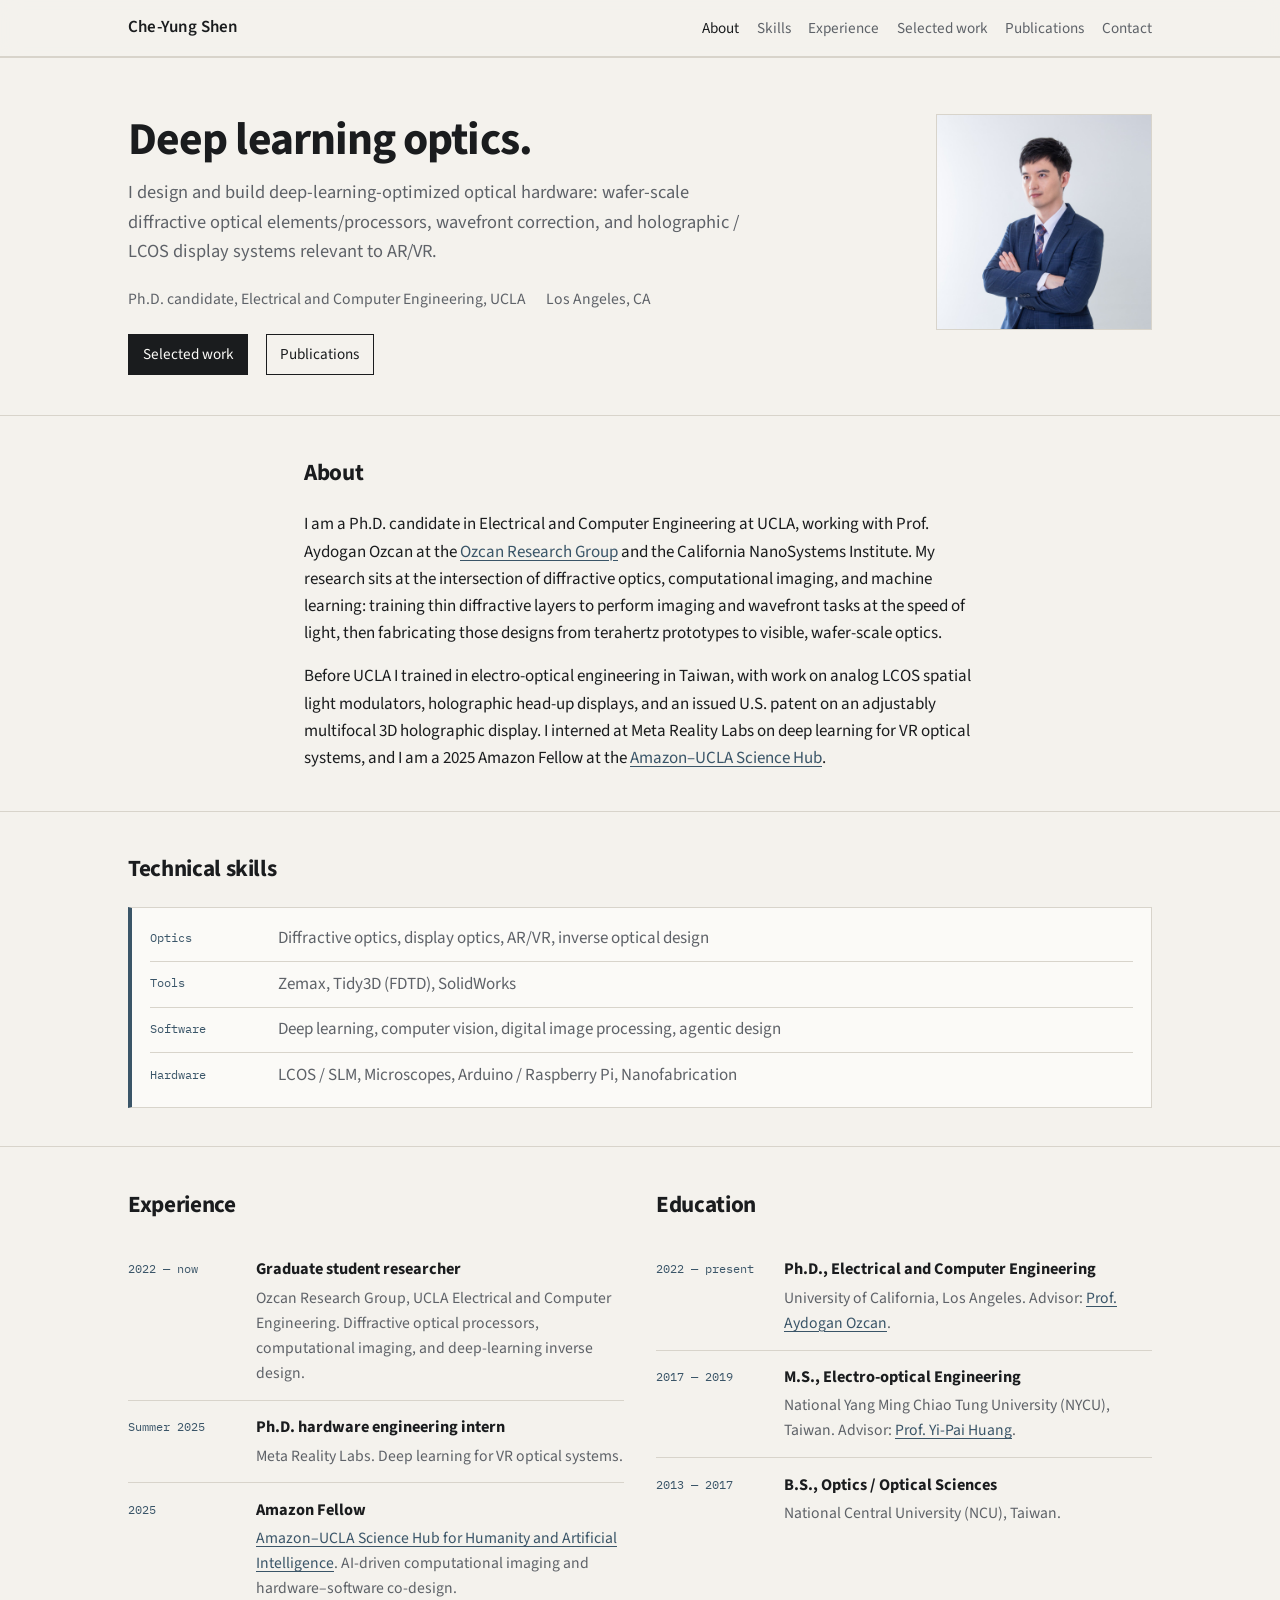
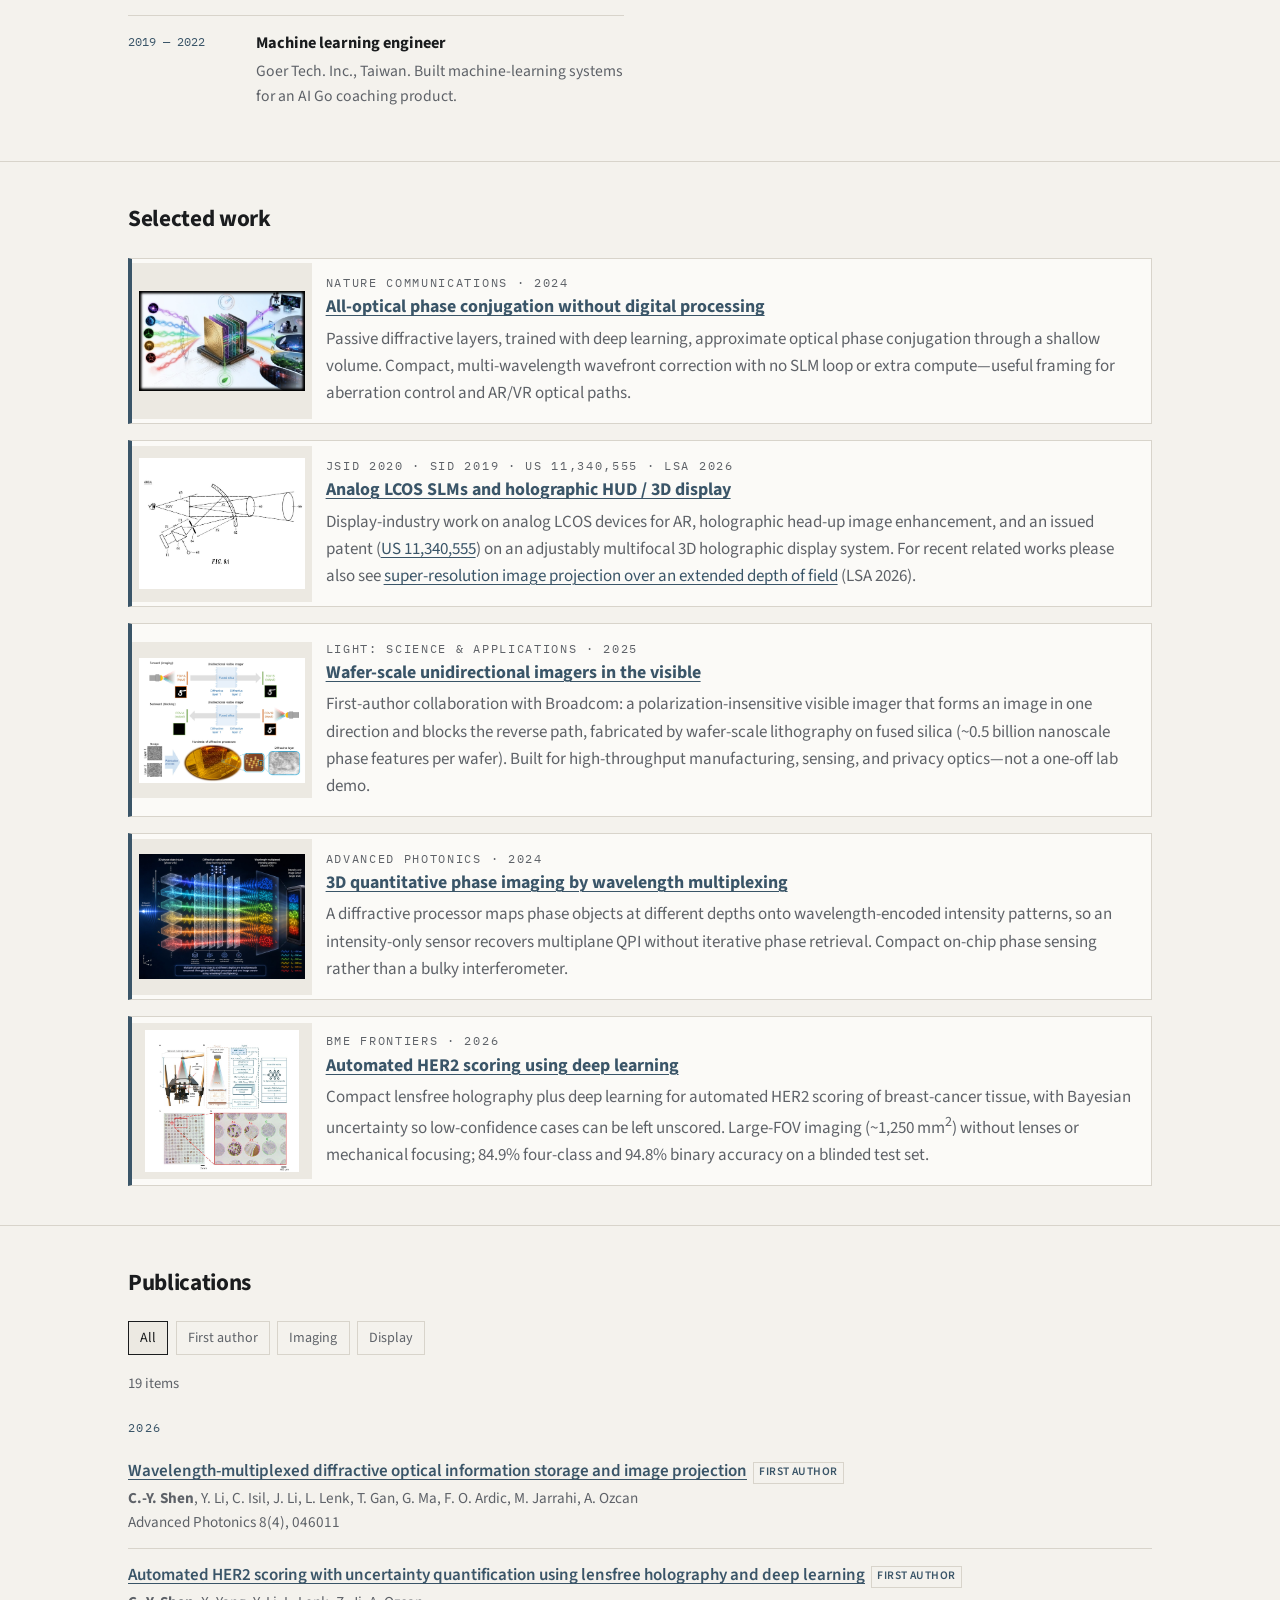
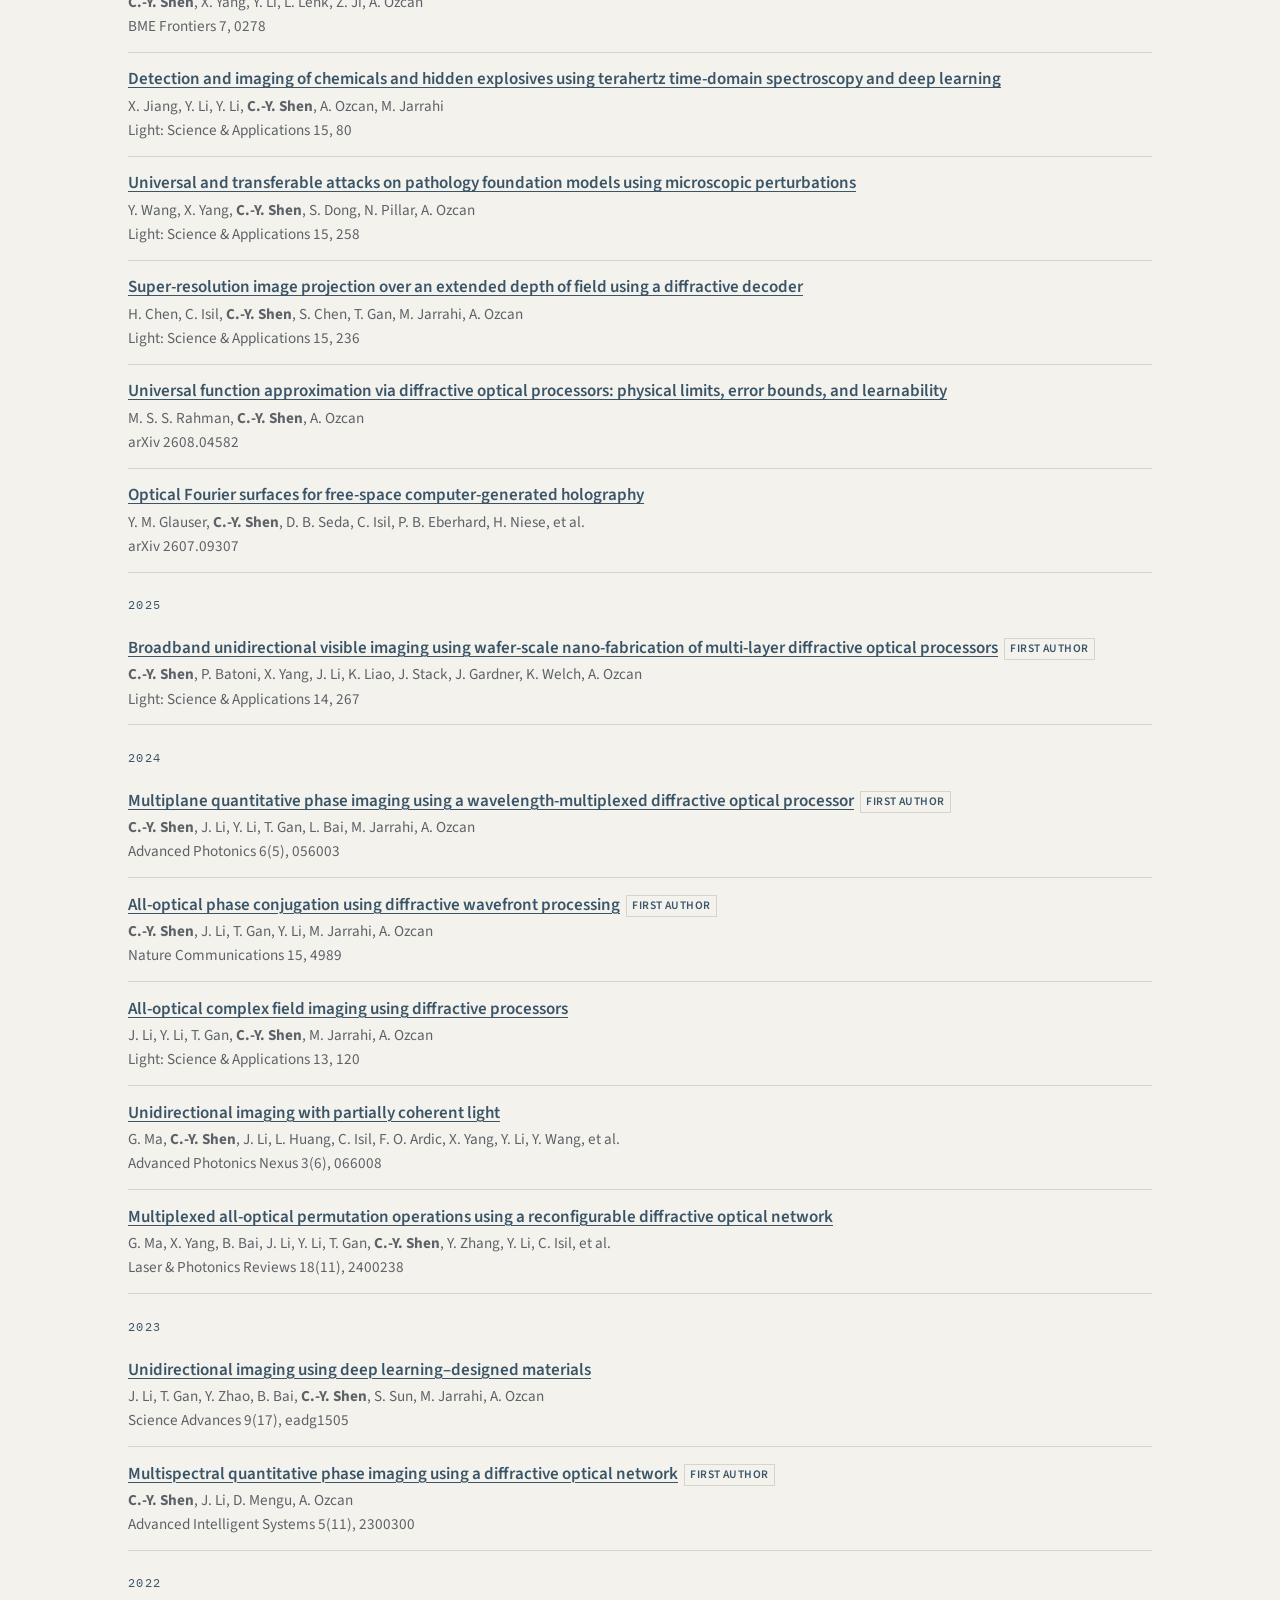
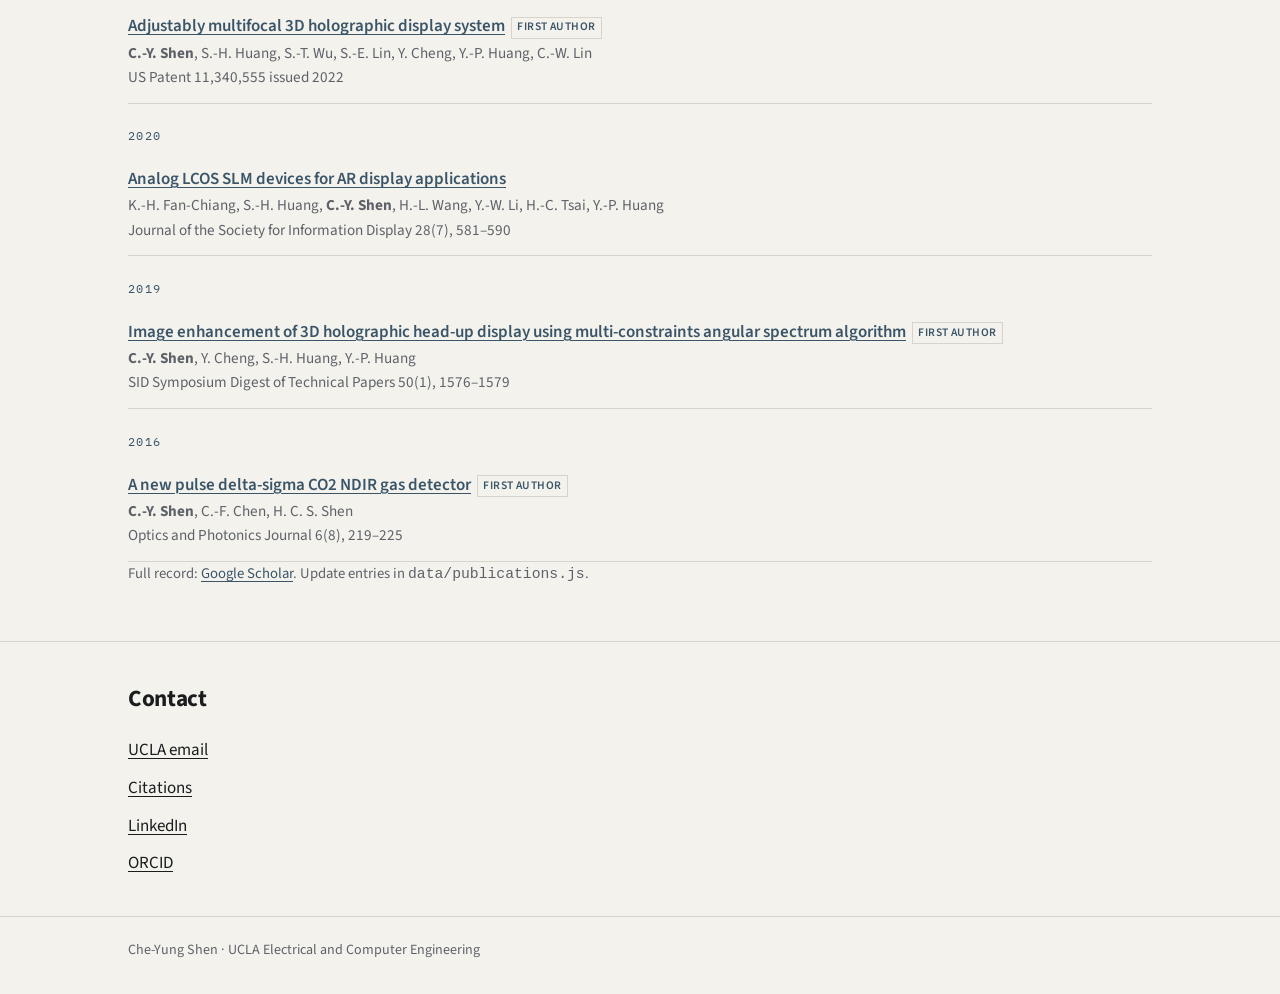
==== index.html @ 8597ecb5 "Publish the personal site for GitHub Pages hosting. EOF  Co-authored-by: Cursor <cursoragent@cursor." ====
<!DOCTYPE html>
<html lang="en">
  <head>
    <meta charset="utf-8" />
    <meta name="viewport" content="width=device-width, initial-scale=1" />
    <title>Che-Yung Shen — Optics, computational imaging, AR/VR</title>
    <meta
      name="description"
      content="Che-Yung Shen is a Ph.D. candidate in Electrical and Computer Engineering at UCLA. His work covers diffractive optics, computational imaging, and AR/VR display hardware."
    />
    <link rel="icon" href="assets/portrait.svg" type="image/svg+xml" />
    <link rel="preconnect" href="https://fonts.googleapis.com" />
    <link rel="preconnect" href="https://fonts.gstatic.com" crossorigin />
    <link
      href="https://fonts.googleapis.com/css2?family=IBM+Plex+Mono:wght@400;500&family=Source+Sans+3:wght@400;600;700&display=swap"
      rel="stylesheet"
    />
    <link rel="stylesheet" href="styles.css" />
  </head>
  <body>
    <a class="skip" href="#about">Skip to content</a>
    <header class="site-header">
      <div class="header-inner">
        <a class="wordmark" href="#about">Che-Yung Shen</a>
        <nav class="site-nav" aria-label="Primary">
          <a href="#about">About</a>
          <a href="#skills">Skills</a>
          <a href="#experience">Experience</a>
          <a href="#work">Selected work</a>
          <a href="#publications">Publications</a>
          <a href="#contact">Contact</a>
        </nav>
      </div>
    </header>

    <main>
      <section class="hero" id="about">
        <div class="hero-grid">
          <div>
            <h1>Deep learning optics.</h1>
            <p class="lede">
              I design and build deep-learning-optimized optical hardware: wafer-scale
              diffractive optical elements/processors, wavefront correction, and
              holographic / LCOS display systems relevant to AR/VR.
            </p>
            <div class="meta-row">
              <span>Ph.D. candidate, Electrical and Computer Engineering, UCLA</span>
              <span>Los Angeles, CA</span>
            </div>
            <div class="hero-actions">
              <a class="btn" href="#work">Selected work</a>
              <a class="btn btn-ghost" href="#publications">Publications</a>
            </div>
          </div>
          <figure class="portrait">
            <img
              src="assets/portrait.jpg"
              alt="Che-Yung Shen in a navy three-piece suit, standing against a light grey background"
            />
          </figure>
        </div>
      </section>

      <section id="bio">
        <div class="section-inner prose">
          <h2>About</h2>
          <p>
            I am a Ph.D. candidate in Electrical and Computer Engineering at UCLA,
            working with Prof. Aydogan Ozcan at the
            <a href="https://innovate.ee.ucla.edu/" target="_blank" rel="noopener noreferrer">Ozcan Research Group</a>
            and the California NanoSystems Institute. My research sits at the
            intersection of diffractive optics, computational imaging, and machine
            learning: training thin diffractive layers to perform imaging and
            wavefront tasks at the speed of light, then fabricating those designs
            from terahertz prototypes to visible, wafer-scale optics.
          </p>
          <p>
            Before UCLA I trained in electro-optical engineering in Taiwan, with
            work on analog LCOS spatial light modulators, holographic head-up
            displays, and an issued U.S. patent on an adjustably multifocal 3D
            holographic display. I interned at Meta Reality Labs on deep learning
            for VR optical systems, and I am a 2025 Amazon Fellow at the
            <a href="https://www.sciencehub.ucla.edu/2025-amazon-fellows/" target="_blank" rel="noopener noreferrer">Amazon–UCLA Science Hub</a>.
          </p>
        </div>
      </section>

      <section id="skills">
        <div class="section-inner">
          <h2>Technical skills</h2>
          <article class="work-card">
            <div class="skill-row">
              <span class="when">Optics</span>
              <p>Diffractive optics, display optics, AR/VR, inverse optical design</p>
            </div>
            <div class="skill-row">
              <span class="when">Tools</span>
              <p>Zemax, Tidy3D (FDTD), SolidWorks</p>
            </div>
            <div class="skill-row">
              <span class="when">Software</span>
              <p>Deep learning, computer vision, digital image processing, agentic design</p>
            </div>
            <div class="skill-row">
              <span class="when">Hardware</span>
              <p>LCOS / SLM, Microscopes, Arduino / Raspberry Pi, Nanofabrication</p>
            </div>
          </article>
        </div>
      </section>

      <section id="experience">
        <div class="section-inner">
          <div class="cv-grid">
            <div>
              <h2>Experience</h2>
              <div class="cv-item">
                <div class="when">2022 — now</div>
                <div>
                  <h3>Graduate student researcher</h3>
                  <p>Ozcan Research Group, UCLA Electrical and Computer Engineering. Diffractive optical processors, computational imaging, and deep-learning inverse design.</p>
                </div>
              </div>
              <div class="cv-item">
                <div class="when">Summer 2025</div>
                <div>
                  <h3>Ph.D. hardware engineering intern</h3>
                  <p>Meta Reality Labs. Deep learning for VR optical systems.</p>
                </div>
              </div>
              <div class="cv-item">
                <div class="when">2025</div>
                <div>
                  <h3>Amazon Fellow</h3>
                  <p>
                    <a href="https://www.sciencehub.ucla.edu/2025-amazon-fellows/" target="_blank" rel="noopener noreferrer">Amazon–UCLA Science Hub for Humanity and Artificial Intelligence</a>.
                    AI-driven computational imaging and hardware–software co-design.
                  </p>
                </div>
              </div>
              <div class="cv-item">
                <div class="when">2019 — 2022</div>
                <div>
                  <h3>Machine learning engineer</h3>
                  <p>Goer Tech. Inc., Taiwan. Built machine-learning systems for an AI Go coaching product.</p>
                </div>
              </div>
            </div>
            <div>
              <h2>Education</h2>
              <div class="cv-item">
                <div class="when">2022 — present</div>
                <div>
                  <h3>Ph.D., Electrical and Computer Engineering</h3>
                  <p>University of California, Los Angeles. Advisor: <a href="https://www.ee.ucla.edu/aydogan-ozcan/" target="_blank" rel="noopener noreferrer">Prof. Aydogan Ozcan</a>.</p>
                </div>
              </div>
              <div class="cv-item">
                <div class="when">2017 — 2019</div>
                <div>
                  <h3>M.S., Electro-optical Engineering</h3>
                  <p>National Yang Ming Chiao Tung University (NYCU), Taiwan. Advisor: <a href="https://scholar.google.com/citations?user=cG-PAosAAAAJ" target="_blank" rel="noopener noreferrer">Prof. Yi-Pai Huang</a>.</p>
                </div>
              </div>
              <div class="cv-item">
                <div class="when">2013 — 2017</div>
                <div>
                  <h3>B.S., Optics / Optical Sciences</h3>
                  <p>National Central University (NCU), Taiwan.</p>
                </div>
              </div>
            </div>
          </div>
        </div>
      </section>

      <section id="work">
        <div class="section-inner">
          <h2>Selected work</h2>
          <div class="work-list">
            <article class="work-card">
              <img class="work-fig" src="assets/work/toc-opc.jpg" alt="Figure: all-optical diffractive processor mapping multi-domain inputs through stacked layers to imaging, sensing, and computing applications" />
              <div class="work-body">
                <p class="kicker">Nature Communications · 2024</p>
                <h3>
                  <a href="https://doi.org/10.1038/s41467-024-49304-y" target="_blank" rel="noopener noreferrer">All-optical phase conjugation without digital processing</a>
                </h3>
                <p>
                  Passive diffractive layers, trained with deep learning, approximate
                  optical phase conjugation through a shallow volume. Compact,
                  multi-wavelength wavefront correction with no SLM loop or extra
                  compute—useful framing for aberration control and AR/VR optical paths.
                </p>
              </div>
            </article>
            <article class="work-card">
              <img class="work-fig" src="assets/work/toc-lcos.jpg" alt="Patent figure: optical layout of an adjustably multifocal 3D holographic display / HUD system" />
              <div class="work-body">
                <p class="kicker">JSID 2020 · SID 2019 · US 11,340,555 · LSA 2026</p>
                <h3>
                  <a href="https://doi.org/10.1002/jsid.881" target="_blank" rel="noopener noreferrer">Analog LCOS SLMs and holographic HUD / 3D display</a>
                </h3>
                <p>
                  Display-industry work on analog LCOS devices for AR, holographic
                  head-up image enhancement, and an issued patent
                  (<a href="https://patents.google.com/patent/US11340555B2" target="_blank" rel="noopener noreferrer">US 11,340,555</a>)
                  on an adjustably multifocal 3D holographic display system.
                  For recent related works please also see
                  <a href="https://doi.org/10.1038/s41377-026-02320-7" target="_blank" rel="noopener noreferrer">super-resolution image projection over an extended depth of field</a>
                  (LSA 2026).
                </p>
              </div>
            </article>
            <article class="work-card">
              <img class="work-fig" src="assets/work/toc-unidirectional.jpg" alt="TOC figure: unidirectional visible imager, forward imaging versus reverse blocking, and wafer-scale diffractive processors" />
              <div class="work-body">
                <p class="kicker">Light: Science &amp; Applications · 2025</p>
                <h3>
                  <a href="https://doi.org/10.1038/s41377-025-01971-2" target="_blank" rel="noopener noreferrer">Wafer-scale unidirectional imagers in the visible</a>
                </h3>
                <p>
                  First-author collaboration with Broadcom: a polarization-insensitive
                  visible imager that forms an image in one direction and blocks the
                  reverse path, fabricated by wafer-scale lithography on fused silica
                  (~0.5 billion nanoscale phase features per wafer). Built for
                  high-throughput manufacturing, sensing, and privacy optics—not a
                  one-off lab demo.
                </p>
              </div>
            </article>
            <article class="work-card">
              <img class="work-fig" src="assets/work/toc-qpi.jpg" alt="Figure: wavelength-multiplexed diffractive processor recovering multiplane quantitative phase images on a single intensity sensor" />
              <div class="work-body">
                <p class="kicker">Advanced Photonics · 2024</p>
                <h3>
                  <a href="https://doi.org/10.1117/1.AP.6.5.056003" target="_blank" rel="noopener noreferrer">3D quantitative phase imaging by wavelength multiplexing</a>
                </h3>
                <p>
                  A diffractive processor maps phase objects at different depths onto
                  wavelength-encoded intensity patterns, so an intensity-only sensor
                  recovers multiplane QPI without iterative phase retrieval. Compact
                  on-chip phase sensing rather than a bulky interferometer.
                </p>
              </div>
            </article>
            <article class="work-card">
              <img class="work-fig" src="assets/work/toc-her2.jpg" alt="Figure: lensfree holography setup and deep-learning pipeline for automated HER2 scoring with uncertainty quantification" />
              <div class="work-body">
                <p class="kicker">BME Frontiers · 2026</p>
                <h3>
                  <a href="https://doi.org/10.34133/bmef.0278" target="_blank" rel="noopener noreferrer">Automated HER2 scoring using deep learning</a>
                </h3>
                <p>
                  Compact lensfree holography plus deep learning for automated HER2
                  scoring of breast-cancer tissue, with Bayesian uncertainty so
                  low-confidence cases can be left unscored. Large-FOV imaging
                  (~1,250 mm<sup>2</sup>) without lenses or mechanical focusing;
                  84.9% four-class and 94.8% binary accuracy on a blinded test set.
                </p>
              </div>
            </article>
          </div>
        </div>
      </section>

      <section id="publications">
        <div class="section-inner">
          <h2>Publications</h2>
          <div class="filters" role="tablist" aria-label="Filter publications">
            <button class="filter is-active" type="button" data-filter="all" aria-pressed="true">All</button>
            <button class="filter" type="button" data-filter="first" aria-pressed="false">First author</button>
            <button class="filter" type="button" data-filter="imaging" aria-pressed="false">Imaging</button>
            <button class="filter" type="button" data-filter="display" aria-pressed="false">Display</button>
          </div>
          <p class="pub-count" id="pub-count"></p>
          <div id="pub-list"></div>
          <p class="pub-count">
            Full record:
            <a href="https://scholar.google.com/citations?user=XcXcmNsAAAAJ&amp;hl=en" target="_blank" rel="noopener noreferrer">Google Scholar</a>.
            Update entries in <code>data/publications.js</code>.
          </p>
        </div>
      </section>

      <section id="contact">
        <div class="section-inner">
          <h2>Contact</h2>
          <div class="contact-list">
            <a href="mailto:steven121200@g.ucla.edu">UCLA email</a>
            <a href="https://scholar.google.com/citations?user=XcXcmNsAAAAJ&amp;hl=en" target="_blank" rel="noopener noreferrer">Citations</a>
            <a href="https://www.linkedin.com/in/che-yung-shen-03609b188" target="_blank" rel="noopener noreferrer">LinkedIn</a>
            <a href="https://orcid.org/0009-0003-0546-6344" target="_blank" rel="noopener noreferrer">ORCID</a>
          </div>
        </div>
      </section>
    </main>

    <footer class="site-footer">
      <div class="footer-inner">Che-Yung Shen · UCLA Electrical and Computer Engineering</div>
    </footer>

    <script src="data/publications.js"></script>
    <script src="script.js"></script>
  </body>
</html>
---- styles.css ----
:root {
  --bg: #f4f2ed;
  --paper: #fbfaf7;
  --ink: #1a1c1e;
  --muted: #5e6268;
  --accent: #3a5568;
  --accent-soft: #dfe6eb;
  --line: #d8d4cb;
  --chip: #ece9e2;
  --max: 52rem;
  --wide: 64rem;
}

*,
*::before,
*::after {
  box-sizing: border-box;
}

html {
  scroll-behavior: smooth;
}

body {
  margin: 0;
  color: var(--ink);
  background: var(--bg);
  font-family: "Source Sans 3", "Segoe UI", sans-serif;
  font-size: 1.0625rem;
  line-height: 1.6;
  overflow-x: hidden;
}

img {
  max-width: 100%;
  display: block;
}

a {
  color: var(--accent);
  text-decoration-thickness: 1px;
  text-underline-offset: 0.18em;
}

a:hover {
  color: var(--ink);
}

.skip {
  position: absolute;
  left: 0.75rem;
  top: -3rem;
  background: var(--ink);
  color: var(--paper);
  padding: 0.4rem 0.7rem;
  z-index: 20;
}

.skip:focus {
  top: 0.75rem;
}

.site-header {
  position: sticky;
  top: 0;
  z-index: 10;
  background: rgba(244, 242, 237, 0.92);
  backdrop-filter: blur(10px);
  border-bottom: 1px solid var(--line);
}

.header-inner,
.section-inner,
.footer-inner {
  width: min(var(--wide), calc(100% - 2rem));
  margin: 0 auto;
}

.header-inner {
  display: flex;
  align-items: center;
  justify-content: space-between;
  flex-wrap: wrap;
  gap: 0.45rem 1rem;
  min-height: 3.5rem;
  padding: 0.35rem 0;
}

.wordmark {
  color: var(--ink);
  text-decoration: none;
  font-weight: 600;
  letter-spacing: 0.01em;
}

.wordmark:hover {
  color: var(--accent);
}

.site-nav {
  display: flex;
  flex-wrap: wrap;
  gap: 0.35rem 1.1rem;
}

.site-nav a {
  color: var(--muted);
  text-decoration: none;
  font-size: 0.95rem;
}

.site-nav a:hover,
.site-nav a.is-active {
  color: var(--ink);
}

.hero {
  padding: 3.5rem 0 2.5rem;
  scroll-margin-top: 4rem;
}

.hero-grid {
  width: min(var(--wide), calc(100% - 2rem));
  margin: 0 auto;
  display: grid;
  grid-template-columns: minmax(0, 1fr) 13.5rem;
  gap: 2.5rem;
  align-items: start;
}

.kicker {
  margin: 0 0 0.85rem;
  font-family: "IBM Plex Mono", ui-monospace, monospace;
  font-size: 0.75rem;
  letter-spacing: 0.14em;
  text-transform: uppercase;
  color: var(--accent);
}

h1 {
  margin: 0 0 0.75rem;
  font-size: clamp(1.7rem, 4vw, 2.85rem);
  font-weight: 700;
  line-height: 1.15;
  letter-spacing: -0.02em;
  overflow-wrap: break-word;
}

.lede {
  margin: 0 0 1.25rem;
  max-width: 40rem;
  color: var(--muted);
  font-size: 1.15rem;
}

.meta-row {
  display: flex;
  flex-wrap: wrap;
  gap: 0.5rem 1.25rem;
  margin: 0 0 1.4rem;
  color: var(--muted);
  font-size: 0.98rem;
}

.hero-actions {
  display: flex;
  flex-wrap: wrap;
  gap: 0.7rem 1.1rem;
}

.btn {
  display: inline-flex;
  align-items: center;
  border: 1px solid var(--ink);
  background: var(--ink);
  color: var(--paper);
  padding: 0.45rem 0.85rem;
  text-decoration: none;
  font-size: 0.95rem;
}

.btn:hover {
  background: var(--accent);
  border-color: var(--accent);
  color: var(--paper);
}

.btn-ghost {
  background: transparent;
  color: var(--ink);
}

.btn-ghost:hover {
  background: var(--accent-soft);
  color: var(--ink);
  border-color: var(--accent);
}

.portrait {
  margin: 0;
  border: 1px solid var(--line);
  background: var(--paper);
}

.portrait img {
  width: 100%;
  aspect-ratio: 1 / 1;
  object-fit: cover;
  object-position: center 20%;
}

section {
  padding: 2.4rem 0;
  border-top: 1px solid var(--line);
  scroll-margin-top: 4rem;
}

h2 {
  margin: 0 0 1.25rem;
  font-size: 1.45rem;
  font-weight: 700;
  letter-spacing: -0.015em;
}

.prose {
  max-width: 42rem;
}

.prose p {
  margin: 0 0 1rem;
  color: var(--ink);
}

.prose p:last-child {
  margin-bottom: 0;
}

.work-list {
  display: grid;
  gap: 1rem;
}

.work-card {
  background: var(--paper);
  border: 1px solid var(--line);
  border-left: 4px solid var(--accent);
  padding: 1.05rem 1.15rem 1.1rem;
  overflow: hidden;
}

.work-card:has(.work-fig) {
  display: grid;
  grid-template-columns: 11.25rem minmax(0, 1fr);
  align-items: stretch;
  padding: 0;
}

.work-fig {
  display: block;
  align-self: center;
  width: 100%;
  height: 9.75rem;
  padding: 0.45rem;
  object-fit: contain;
  object-position: center;
  background: #ece9e2;
  box-sizing: border-box;
}

.work-body {
  padding: 0.9rem 1.05rem 1rem 0.85rem;
}

.work-card h3 {
  margin: 0.2rem 0 0.45rem;
  font-size: 1.12rem;
  font-weight: 700;
  line-height: 1.3;
}

.work-card p {
  margin: 0;
  color: var(--muted);
}

.skill-row {
  display: grid;
  grid-template-columns: 7.2rem minmax(0, 1fr);
  gap: 0.8rem;
  padding: 0.55rem 0;
  border-bottom: 1px solid var(--line);
}

.skill-row:first-child {
  padding-top: 0;
}

.skill-row:last-child {
  padding-bottom: 0;
  border-bottom: 0;
}

.skill-row p {
  margin: 0;
}

.cv-grid {
  display: grid;
  grid-template-columns: 1fr 1fr;
  gap: 2rem;
}

.cv-item {
  display: grid;
  grid-template-columns: 7.2rem minmax(0, 1fr);
  gap: 0.8rem;
  padding: 0.85rem 0;
  border-bottom: 1px solid var(--line);
}

.cv-item:last-child {
  border-bottom: 0;
}

.when {
  font-family: "IBM Plex Mono", ui-monospace, monospace;
  font-size: 0.78rem;
  color: var(--accent);
  padding-top: 0.18rem;
}

.cv-item h3 {
  margin: 0 0 0.2rem;
  font-size: 1.02rem;
  font-weight: 700;
}

.cv-item p {
  margin: 0;
  color: var(--muted);
  font-size: 0.98rem;
}

.filters {
  display: flex;
  flex-wrap: wrap;
  gap: 0.45rem;
  margin: 0 0 1.1rem;
}

.filter {
  border: 1px solid var(--line);
  background: transparent;
  color: var(--muted);
  font: inherit;
  font-size: 0.88rem;
  padding: 0.28rem 0.7rem;
  cursor: pointer;
}

.filter:hover,
.filter.is-active {
  border-color: var(--ink);
  color: var(--ink);
  background: var(--chip);
}

.pub-count {
  margin: 0 0 1rem;
  color: var(--muted);
  font-size: 0.92rem;
}

.year-label {
  margin: 1.4rem 0 0.4rem;
  font-family: "IBM Plex Mono", ui-monospace, monospace;
  font-size: 0.78rem;
  letter-spacing: 0.12em;
  text-transform: uppercase;
  color: var(--accent);
}

.pub-list {
  list-style: none;
  margin: 0;
  padding: 0;
}

.pub-item {
  padding: 0.85rem 0;
  border-bottom: 1px solid var(--line);
}

.pub-item .title {
  font-weight: 600;
}

.pub-item .authors,
.pub-item .venue {
  color: var(--muted);
  font-size: 0.95rem;
}

.badge {
  display: inline-block;
  margin-left: 0.35rem;
  padding: 0.05rem 0.35rem;
  border: 1px solid var(--line);
  font-size: 0.72rem;
  letter-spacing: 0.04em;
  text-transform: uppercase;
  color: var(--accent);
  vertical-align: 0.08em;
}

.contact-list {
  display: grid;
  gap: 0.65rem;
  max-width: 36rem;
}

.contact-list a {
  color: var(--ink);
  text-underline-offset: 0.18em;
}

.contact-list a:hover {
  color: var(--accent);
}

.site-footer {
  border-top: 1px solid var(--line);
  padding: 1.4rem 0 2rem;
  color: var(--muted);
  font-size: 0.88rem;
}

@media (max-width: 800px) {
  .hero-grid,
  .cv-grid {
    grid-template-columns: 1fr;
  }

  .portrait {
    max-width: 16rem;
  }

  .cv-item,
  .skill-row {
    grid-template-columns: 1fr;
    gap: 0.2rem;
  }

  .work-card:has(.work-fig) {
    grid-template-columns: 1fr;
  }

  .work-fig {
    height: 9rem;
  }

  .site-nav {
    width: 100%;
    gap: 0.3rem 0.9rem;
  }

  .site-nav a {
    font-size: 0.9rem;
  }
}
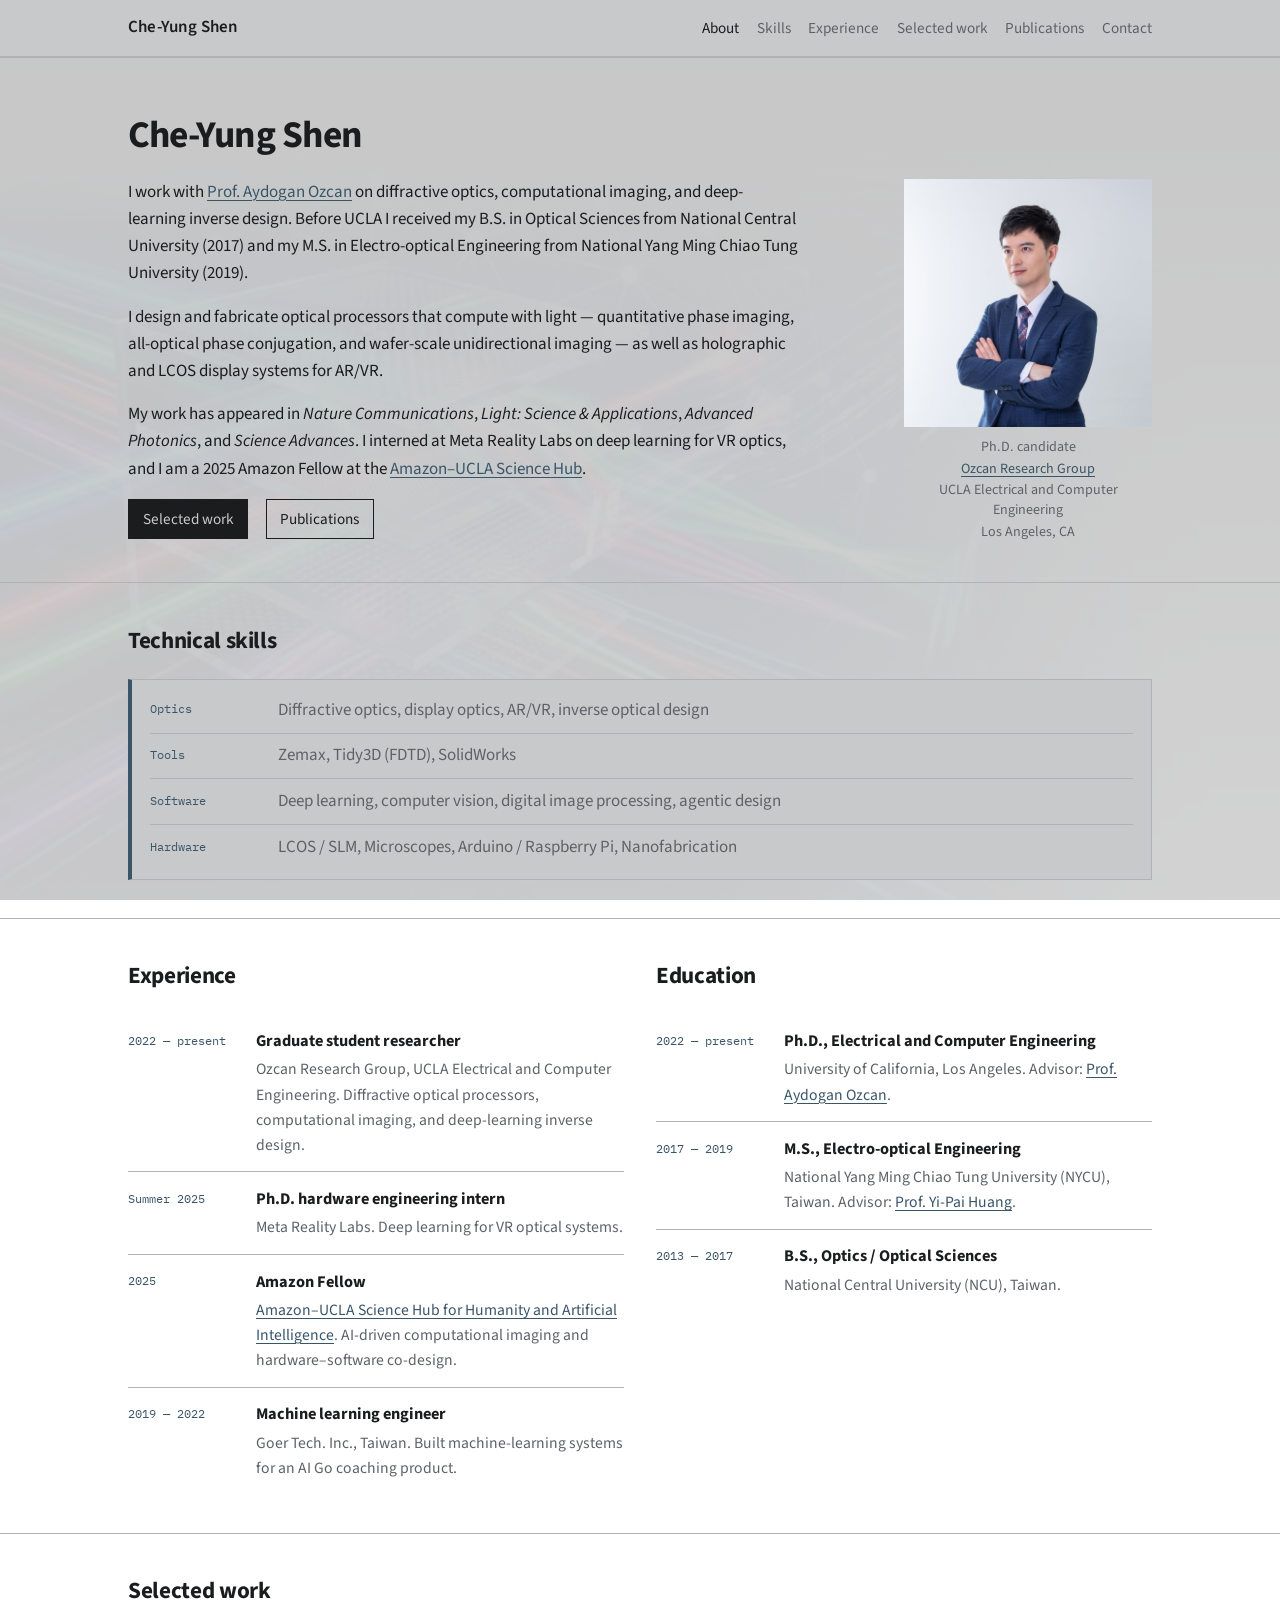
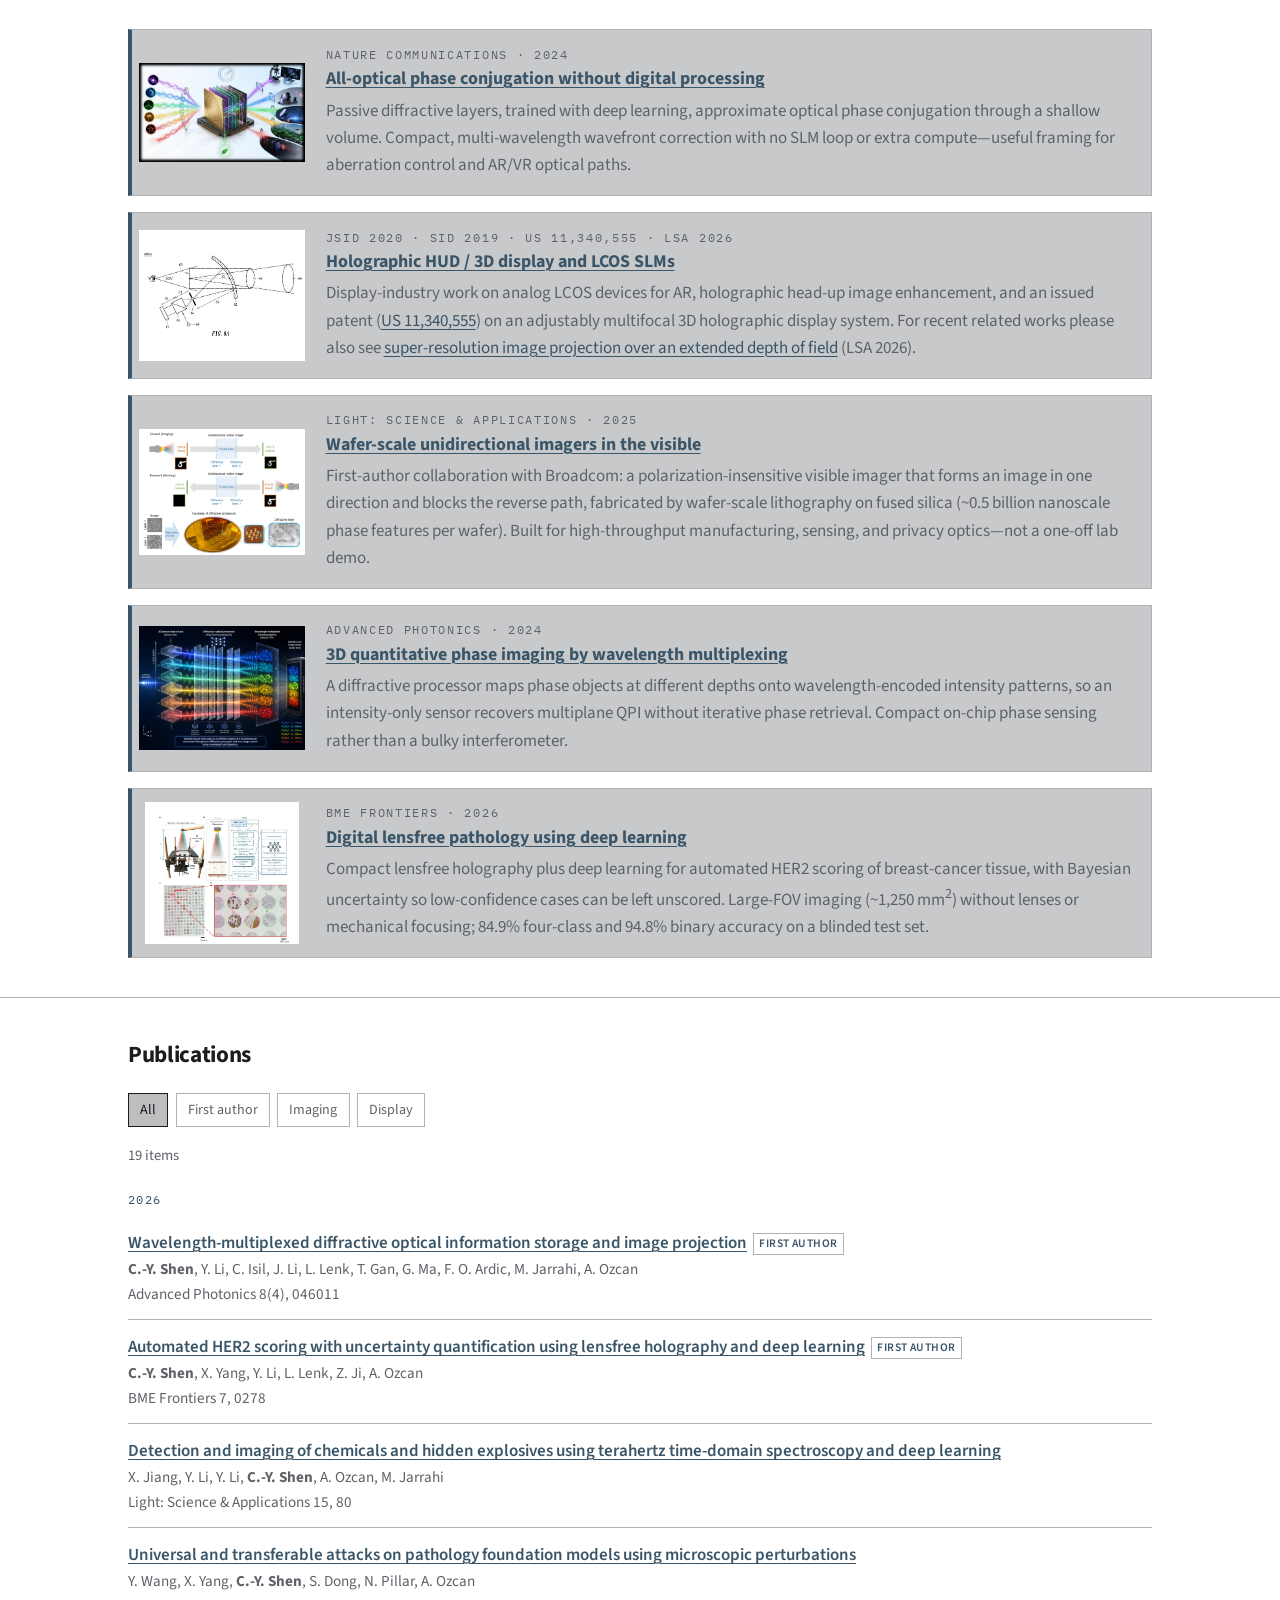
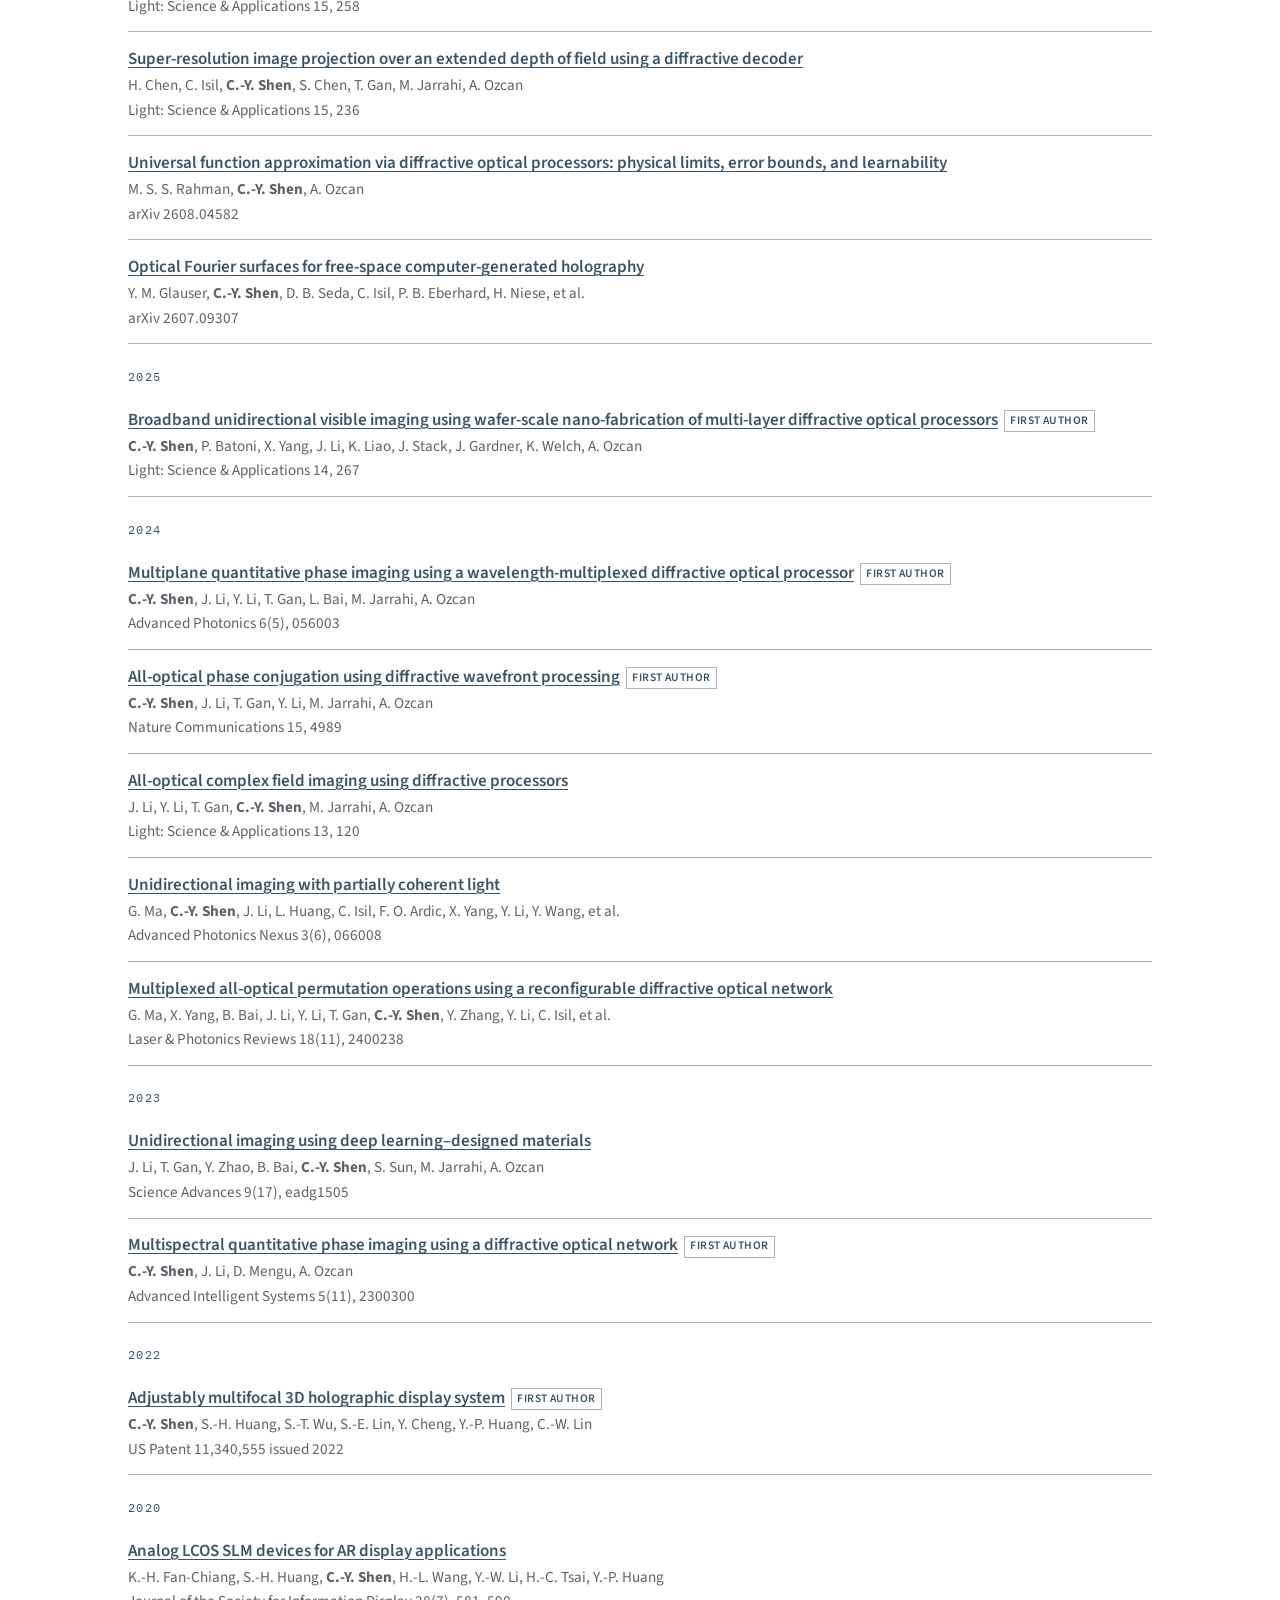
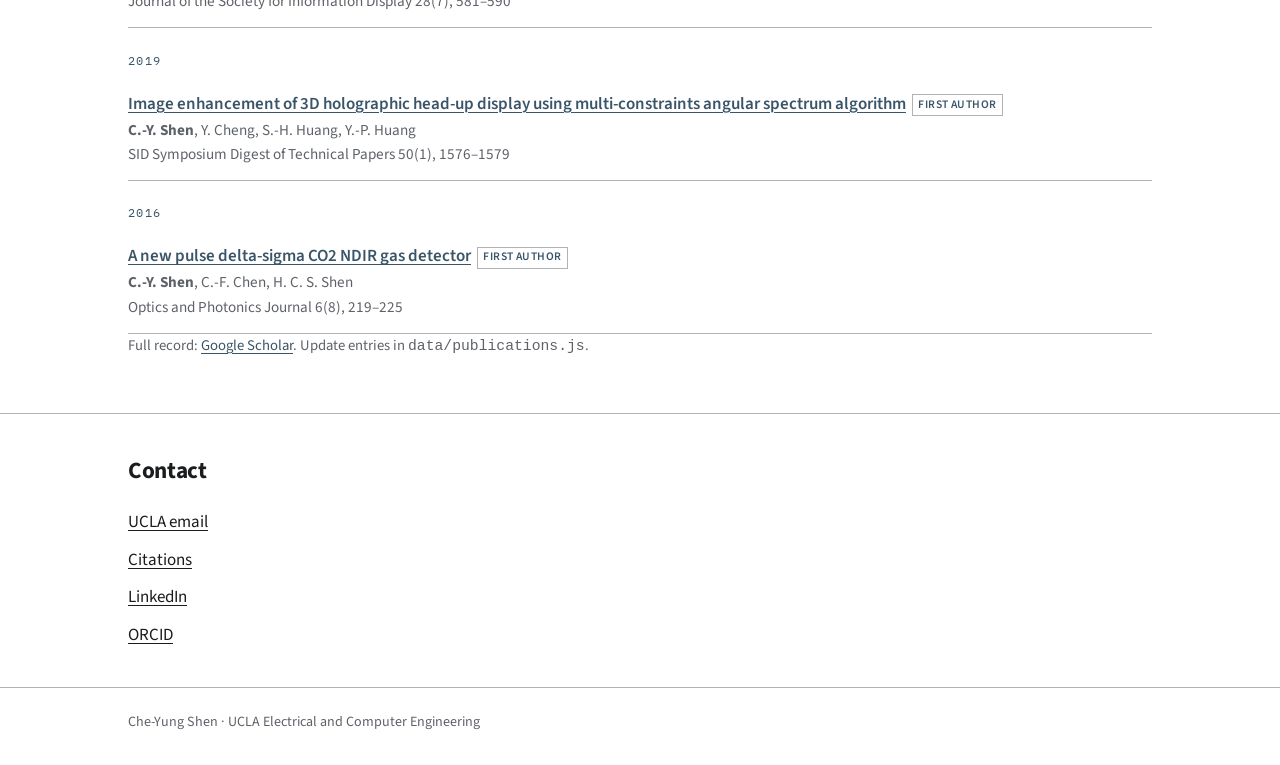
==== commit 3f8b96a0: "Update biography layout, copy, and light optics background. Co-authored-by: Cursor <cursoragent@curs" ====
--- a/index.html
+++ b/index.html
@@ -35,18 +35,34 @@
 
     <main>
       <section class="hero" id="about">
-        <div class="hero-grid">
-          <div>
-            <h1>Deep learning optics.</h1>
-            <p class="lede">
-              I design and build deep-learning-optimized optical hardware: wafer-scale
-              diffractive optical elements/processors, wavefront correction, and
-              holographic / LCOS display systems relevant to AR/VR.
+        <div class="hero-inner">
+          <h1>Che-Yung Shen</h1>
+          <div class="hero-grid">
+          <div class="prose">
+            <p>
+              I work with
+              <a href="https://www.ee.ucla.edu/aydogan-ozcan/" target="_blank" rel="noopener noreferrer">Prof. Aydogan Ozcan</a>
+              on diffractive optics, computational imaging, and deep-learning inverse
+              design. Before UCLA I received my B.S. in Optical Sciences from
+              National Central University (2017) and my M.S. in Electro-optical
+              Engineering from National Yang Ming Chiao Tung University (2019).
             </p>
-            <div class="meta-row">
-              <span>Ph.D. candidate, Electrical and Computer Engineering, UCLA</span>
-              <span>Los Angeles, CA</span>
-            </div>
+            <p>
+              I design and fabricate optical processors that compute with light —
+              quantitative phase imaging, all-optical phase conjugation, and
+              wafer-scale unidirectional imaging — as well as holographic and LCOS
+              display systems for AR/VR.
+            </p>
+            <p>
+              My work has appeared in
+              <em>Nature Communications</em>,
+              <em>Light: Science &amp; Applications</em>,
+              <em>Advanced Photonics</em>, and
+              <em>Science Advances</em>.
+              I interned at Meta Reality Labs on deep learning for VR optics, and
+              I am a 2025 Amazon Fellow at the
+              <a href="https://www.sciencehub.ucla.edu/2025-amazon-fellows/" target="_blank" rel="noopener noreferrer">Amazon–UCLA Science Hub</a>.
+            </p>
             <div class="hero-actions">
               <a class="btn" href="#work">Selected work</a>
               <a class="btn btn-ghost" href="#publications">Publications</a>
@@ -57,31 +73,16 @@
               src="assets/portrait.jpg"
               alt="Che-Yung Shen in a navy three-piece suit, standing against a light grey background"
             />
+            <figcaption>
+              <span>Ph.D. candidate</span>
+              <span>
+                <a href="https://innovate.ee.ucla.edu/" target="_blank" rel="noopener noreferrer">Ozcan Research Group</a>
+              </span>
+              <span>UCLA Electrical and Computer Engineering</span>
+              <span>Los Angeles, CA</span>
+            </figcaption>
           </figure>
-        </div>
-      </section>
-
-      <section id="bio">
-        <div class="section-inner prose">
-          <h2>About</h2>
-          <p>
-            I am a Ph.D. candidate in Electrical and Computer Engineering at UCLA,
-            working with Prof. Aydogan Ozcan at the
-            <a href="https://innovate.ee.ucla.edu/" target="_blank" rel="noopener noreferrer">Ozcan Research Group</a>
-            and the California NanoSystems Institute. My research sits at the
-            intersection of diffractive optics, computational imaging, and machine
-            learning: training thin diffractive layers to perform imaging and
-            wavefront tasks at the speed of light, then fabricating those designs
-            from terahertz prototypes to visible, wafer-scale optics.
-          </p>
-          <p>
-            Before UCLA I trained in electro-optical engineering in Taiwan, with
-            work on analog LCOS spatial light modulators, holographic head-up
-            displays, and an issued U.S. patent on an adjustably multifocal 3D
-            holographic display. I interned at Meta Reality Labs on deep learning
-            for VR optical systems, and I am a 2025 Amazon Fellow at the
-            <a href="https://www.sciencehub.ucla.edu/2025-amazon-fellows/" target="_blank" rel="noopener noreferrer">Amazon–UCLA Science Hub</a>.
-          </p>
+          </div>
         </div>
       </section>
 
@@ -115,7 +116,7 @@
             <div>
               <h2>Experience</h2>
               <div class="cv-item">
-                <div class="when">2022 — now</div>
+                <div class="when">2022 — present</div>
                 <div>
                   <h3>Graduate student researcher</h3>
                   <p>Ozcan Research Group, UCLA Electrical and Computer Engineering. Diffractive optical processors, computational imaging, and deep-learning inverse design.</p>
@@ -198,7 +199,7 @@
               <div class="work-body">
                 <p class="kicker">JSID 2020 · SID 2019 · US 11,340,555 · LSA 2026</p>
                 <h3>
-                  <a href="https://doi.org/10.1002/jsid.881" target="_blank" rel="noopener noreferrer">Analog LCOS SLMs and holographic HUD / 3D display</a>
+                  <a href="https://doi.org/10.1002/jsid.881" target="_blank" rel="noopener noreferrer">Holographic HUD / 3D display and LCOS SLMs</a>
                 </h3>
                 <p>
                   Display-industry work on analog LCOS devices for AR, holographic
@@ -248,7 +249,7 @@
               <div class="work-body">
                 <p class="kicker">BME Frontiers · 2026</p>
                 <h3>
-                  <a href="https://doi.org/10.34133/bmef.0278" target="_blank" rel="noopener noreferrer">Automated HER2 scoring using deep learning</a>
+                  <a href="https://doi.org/10.34133/bmef.0278" target="_blank" rel="noopener noreferrer">Digital lensfree pathology using deep learning</a>
                 </h3>
                 <p>
                   Compact lensfree holography plus deep learning for automated HER2
--- a/styles.css
+++ b/styles.css
@@ -1,12 +1,12 @@
 :root {
-  --bg: #f4f2ed;
-  --paper: #fbfaf7;
+  --bg: #c8c9cb;
+  --paper: #c8c9cb;
   --ink: #1a1c1e;
   --muted: #5e6268;
   --accent: #3a5568;
-  --accent-soft: #dfe6eb;
-  --line: #d8d4cb;
-  --chip: #ece9e2;
+  --accent-soft: #d2d3d5;
+  --line: #b0b2b5;
+  --chip: #bcbec0;
   --max: 52rem;
   --wide: 64rem;
 }
@@ -19,12 +19,22 @@
 
 html {
   scroll-behavior: smooth;
+  min-height: 100%;
+  background-color: #fff;
+  background-image:
+    linear-gradient(rgba(255, 255, 255, 0.62), rgba(255, 255, 255, 0.7)),
+    url("assets/bg-optics.jpg");
+  background-size: cover;
+  background-position: center 28%;
+  background-attachment: fixed;
+  background-repeat: no-repeat;
 }
 
 body {
   margin: 0;
-  color: var(--ink);
-  background: var(--bg);
+  min-height: 100%;
+  color: var(--ink);
+  background: rgba(255, 255, 255, 0.28);
   font-family: "Source Sans 3", "Segoe UI", sans-serif;
   font-size: 1.0625rem;
   line-height: 1.6;
@@ -64,7 +74,7 @@
   position: sticky;
   top: 0;
   z-index: 10;
-  background: rgba(244, 242, 237, 0.92);
+  background: rgba(200, 201, 203, 0.92);
   backdrop-filter: blur(10px);
   border-bottom: 1px solid var(--line);
 }
@@ -119,12 +129,15 @@
   scroll-margin-top: 4rem;
 }
 
-.hero-grid {
+.hero-inner {
   width: min(var(--wide), calc(100% - 2rem));
   margin: 0 auto;
-  display: grid;
-  grid-template-columns: minmax(0, 1fr) 13.5rem;
-  gap: 2.5rem;
+}
+
+.hero-grid {
+  display: grid;
+  grid-template-columns: minmax(0, 1fr) 15.5rem;
+  gap: 2.75rem;
   align-items: start;
 }
 
@@ -137,35 +150,20 @@
   color: var(--accent);
 }
 
-h1 {
-  margin: 0 0 0.75rem;
-  font-size: clamp(1.7rem, 4vw, 2.85rem);
+.hero h1 {
+  margin: 0 0 1.35rem;
+  font-size: clamp(1.7rem, 3.6vw, 2.35rem);
   font-weight: 700;
   line-height: 1.15;
   letter-spacing: -0.02em;
-  overflow-wrap: break-word;
-}
-
-.lede {
-  margin: 0 0 1.25rem;
-  max-width: 40rem;
-  color: var(--muted);
-  font-size: 1.15rem;
-}
-
-.meta-row {
-  display: flex;
-  flex-wrap: wrap;
-  gap: 0.5rem 1.25rem;
-  margin: 0 0 1.4rem;
-  color: var(--muted);
-  font-size: 0.98rem;
+  white-space: nowrap;
 }
 
 .hero-actions {
   display: flex;
   flex-wrap: wrap;
   gap: 0.7rem 1.1rem;
+  margin-top: 0.4rem;
 }
 
 .btn {
@@ -198,8 +196,8 @@
 
 .portrait {
   margin: 0;
-  border: 1px solid var(--line);
-  background: var(--paper);
+  justify-self: end;
+  width: 100%;
 }
 
 .portrait img {
@@ -207,6 +205,16 @@
   aspect-ratio: 1 / 1;
   object-fit: cover;
   object-position: center 20%;
+}
+
+.portrait figcaption {
+  display: grid;
+  gap: 0.12rem;
+  margin-top: 0.7rem;
+  color: var(--muted);
+  font-size: 0.88rem;
+  line-height: 1.4;
+  text-align: center;
 }
 
 section {
@@ -263,7 +271,7 @@
   padding: 0.45rem;
   object-fit: contain;
   object-position: center;
-  background: #ece9e2;
+  background: var(--paper);
   box-sizing: border-box;
 }
 
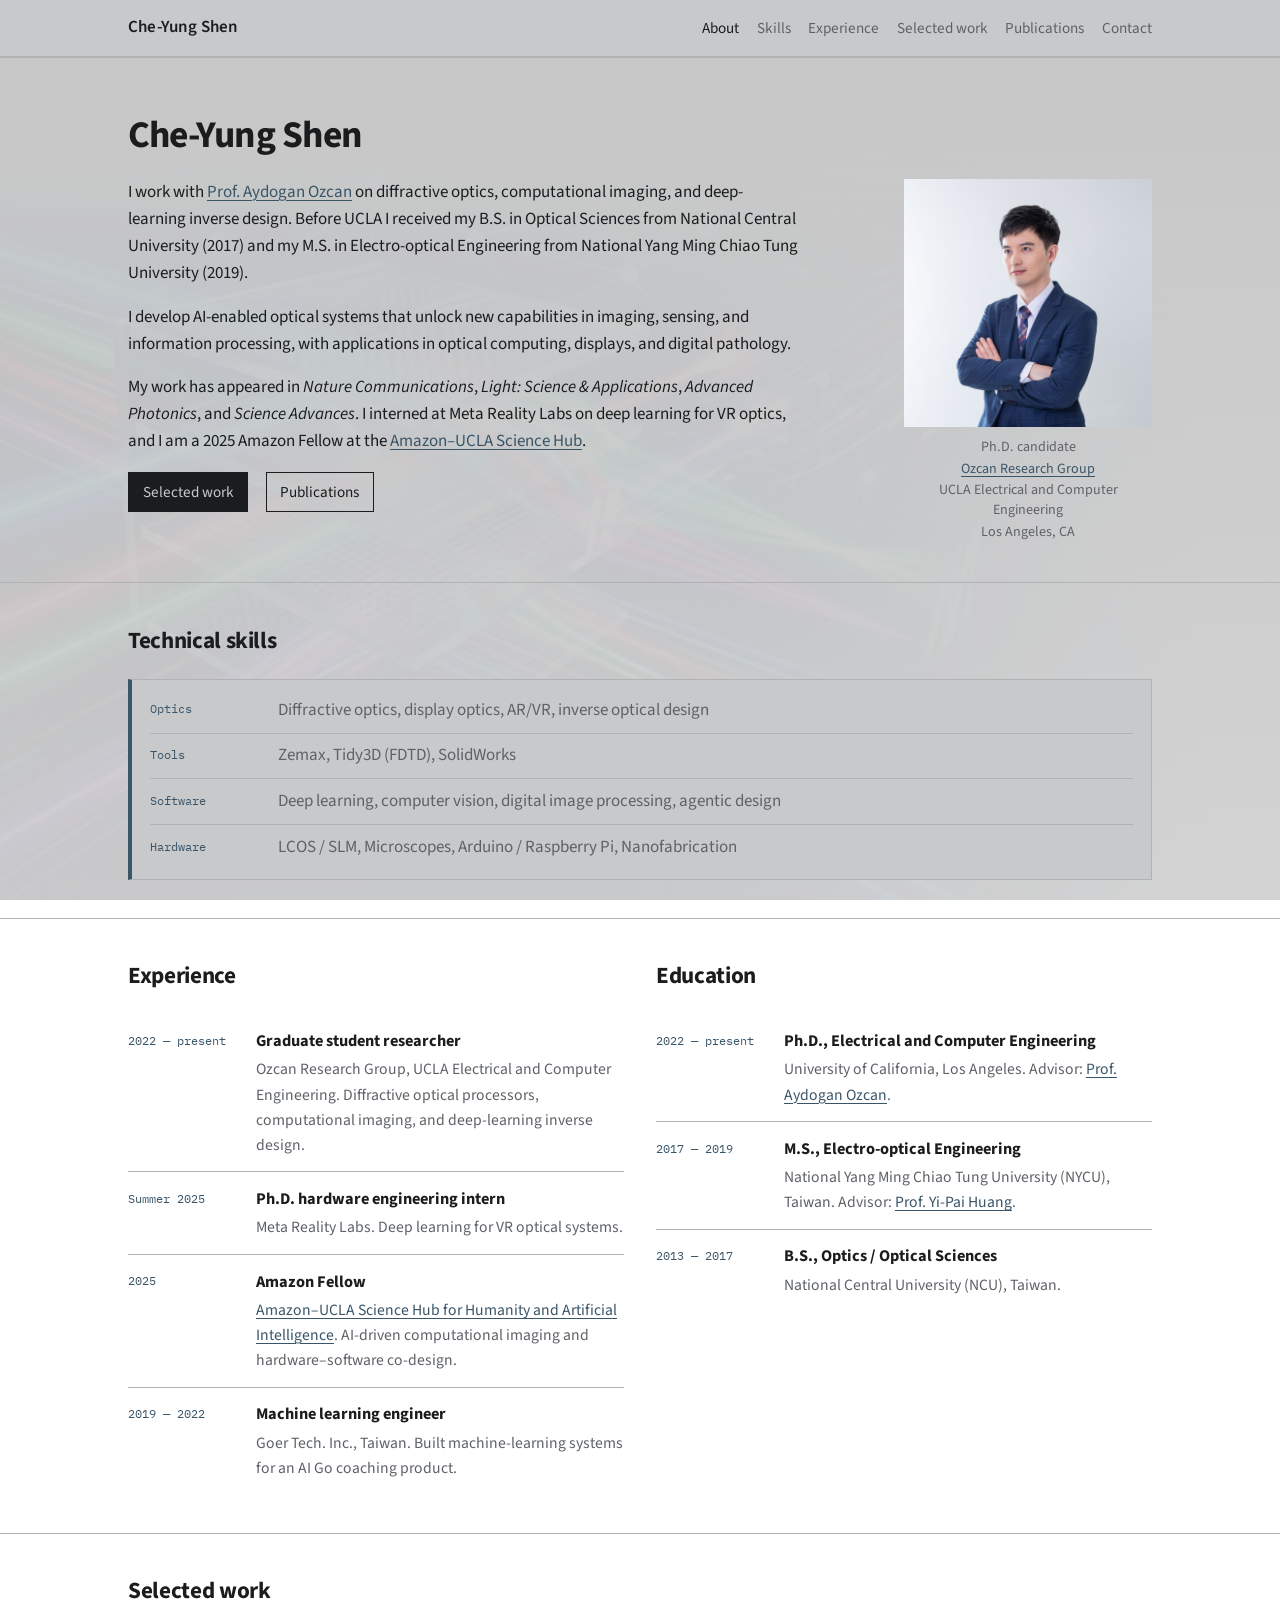
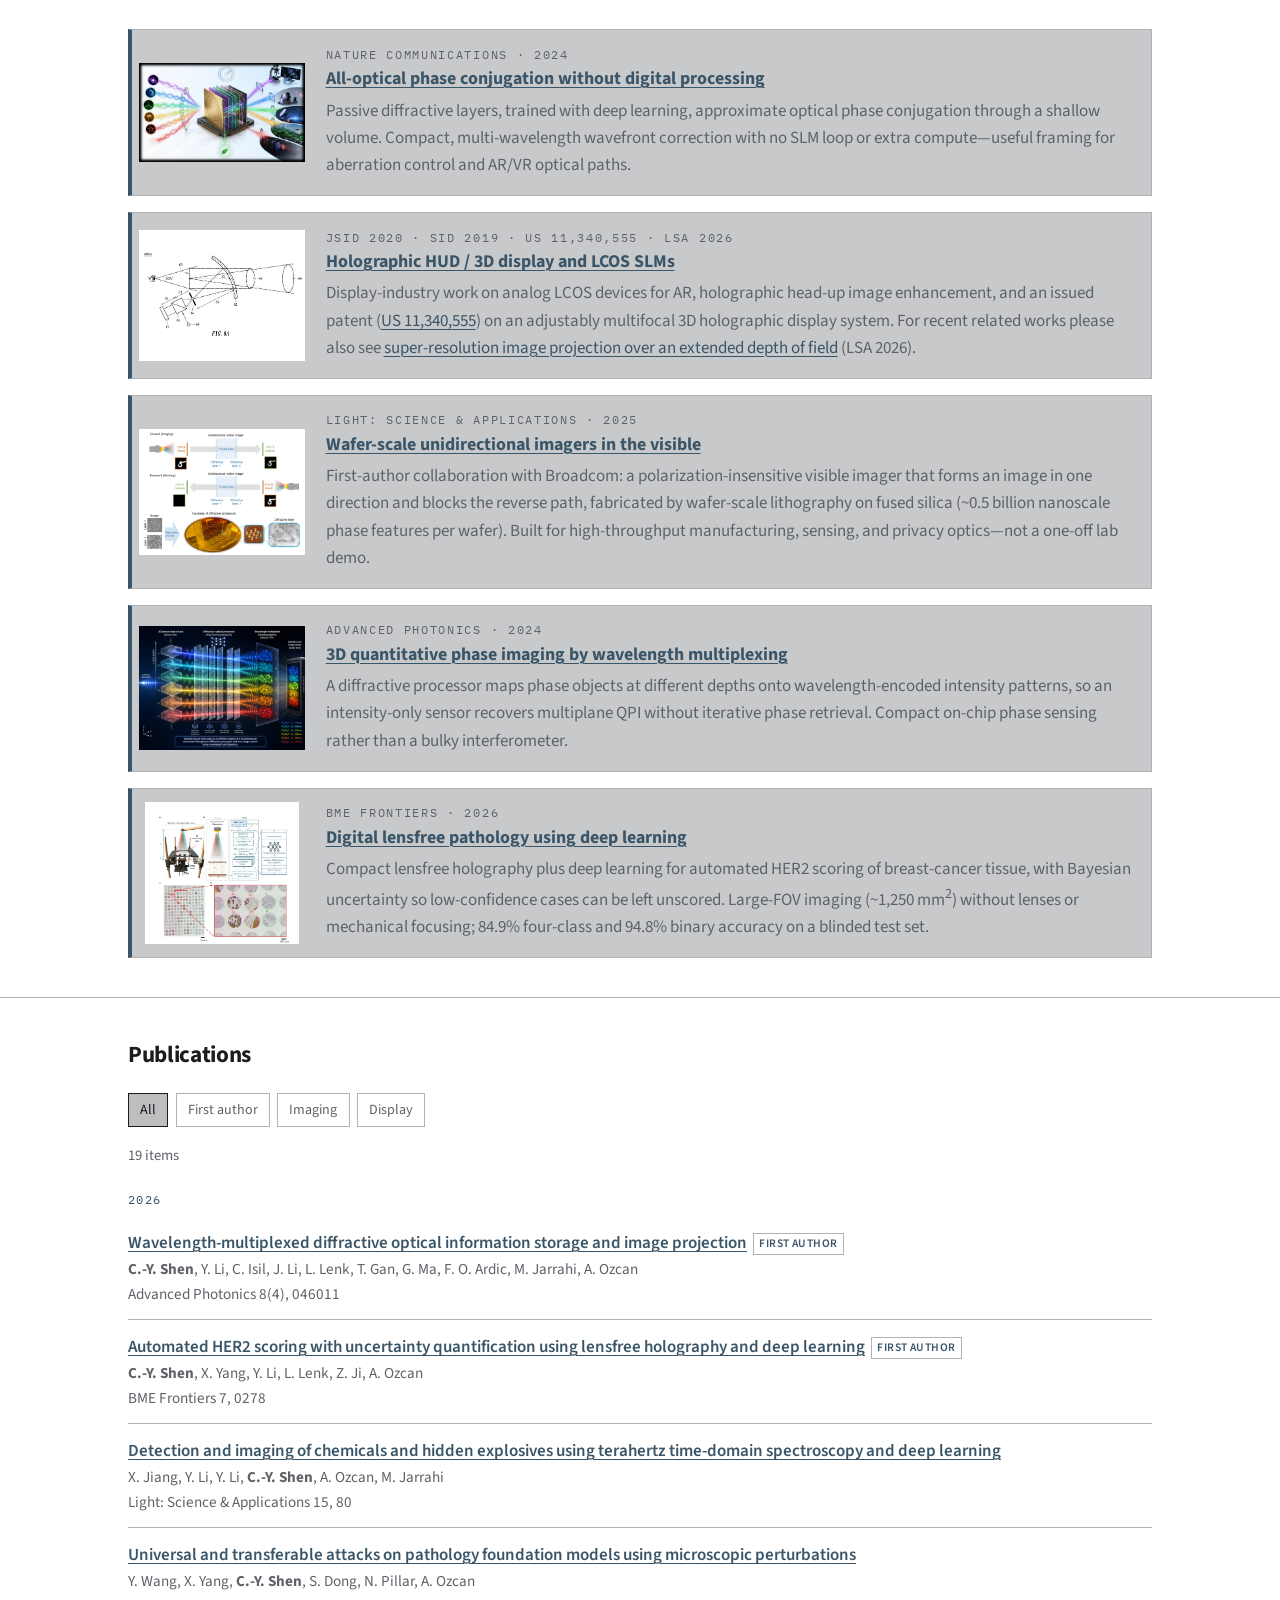
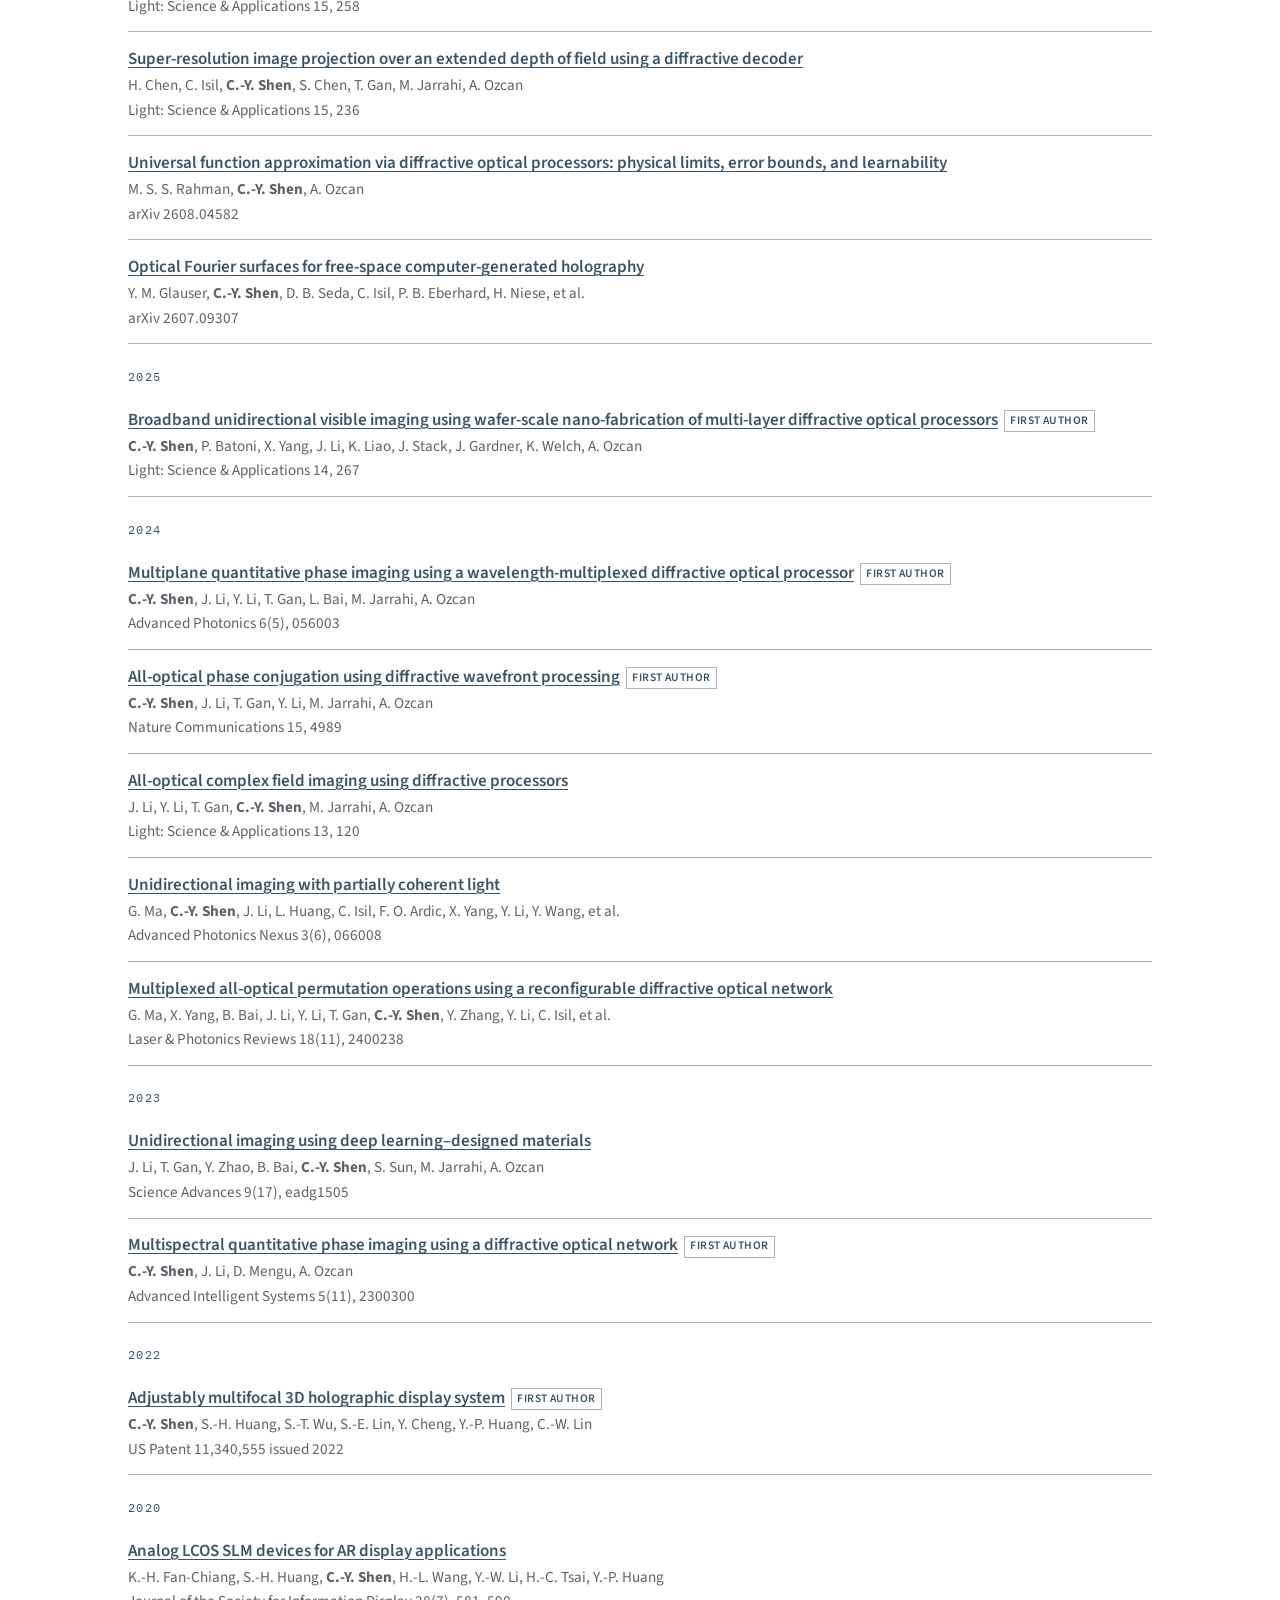
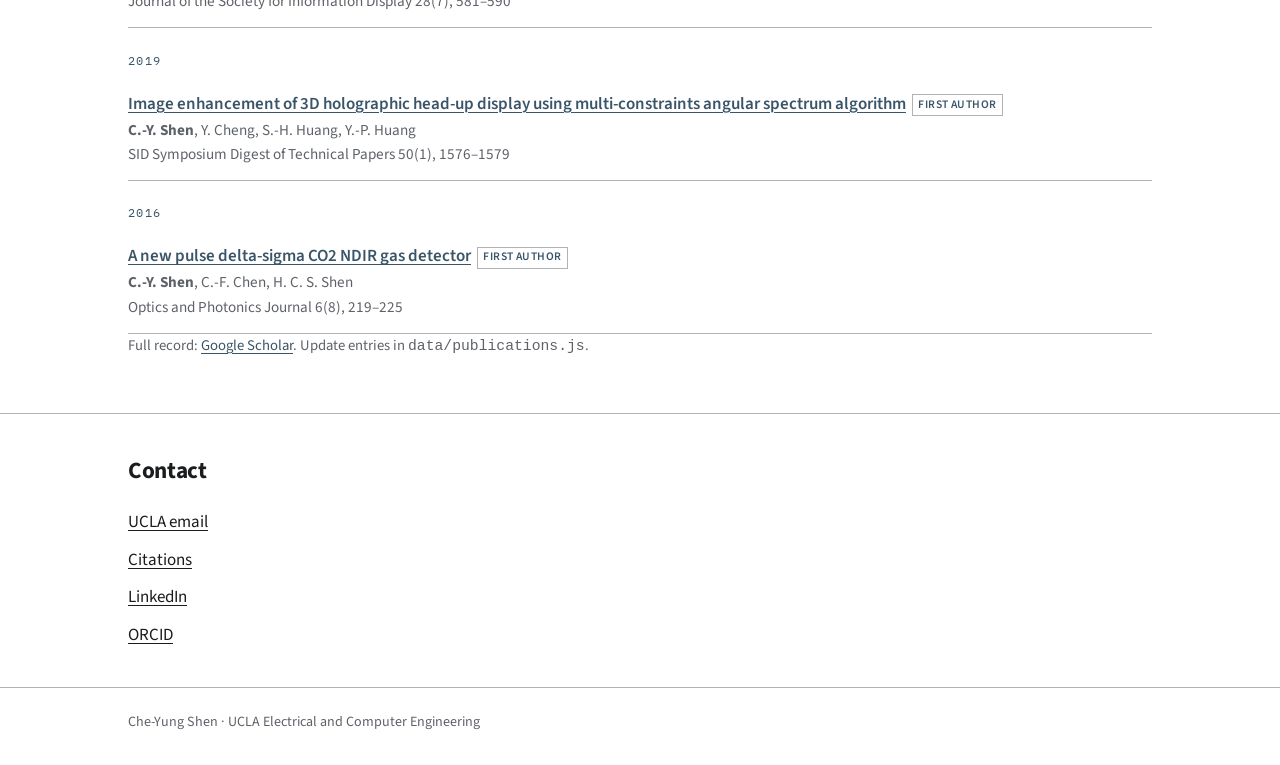
==== commit 9057d42a: "Clarify the research-focus sentence in the biography. Co-authored-by: Cursor <cursoragent@cursor.com" ====
--- a/index.html
+++ b/index.html
@@ -48,10 +48,9 @@
               Engineering from National Yang Ming Chiao Tung University (2019).
             </p>
             <p>
-              I design and fabricate optical processors that compute with light —
-              quantitative phase imaging, all-optical phase conjugation, and
-              wafer-scale unidirectional imaging — as well as holographic and LCOS
-              display systems for AR/VR.
+              I develop AI-enabled optical systems that unlock new capabilities in
+              imaging, sensing, and information processing, with applications in
+              optical computing, displays, and digital pathology.
             </p>
             <p>
               My work has appeared in
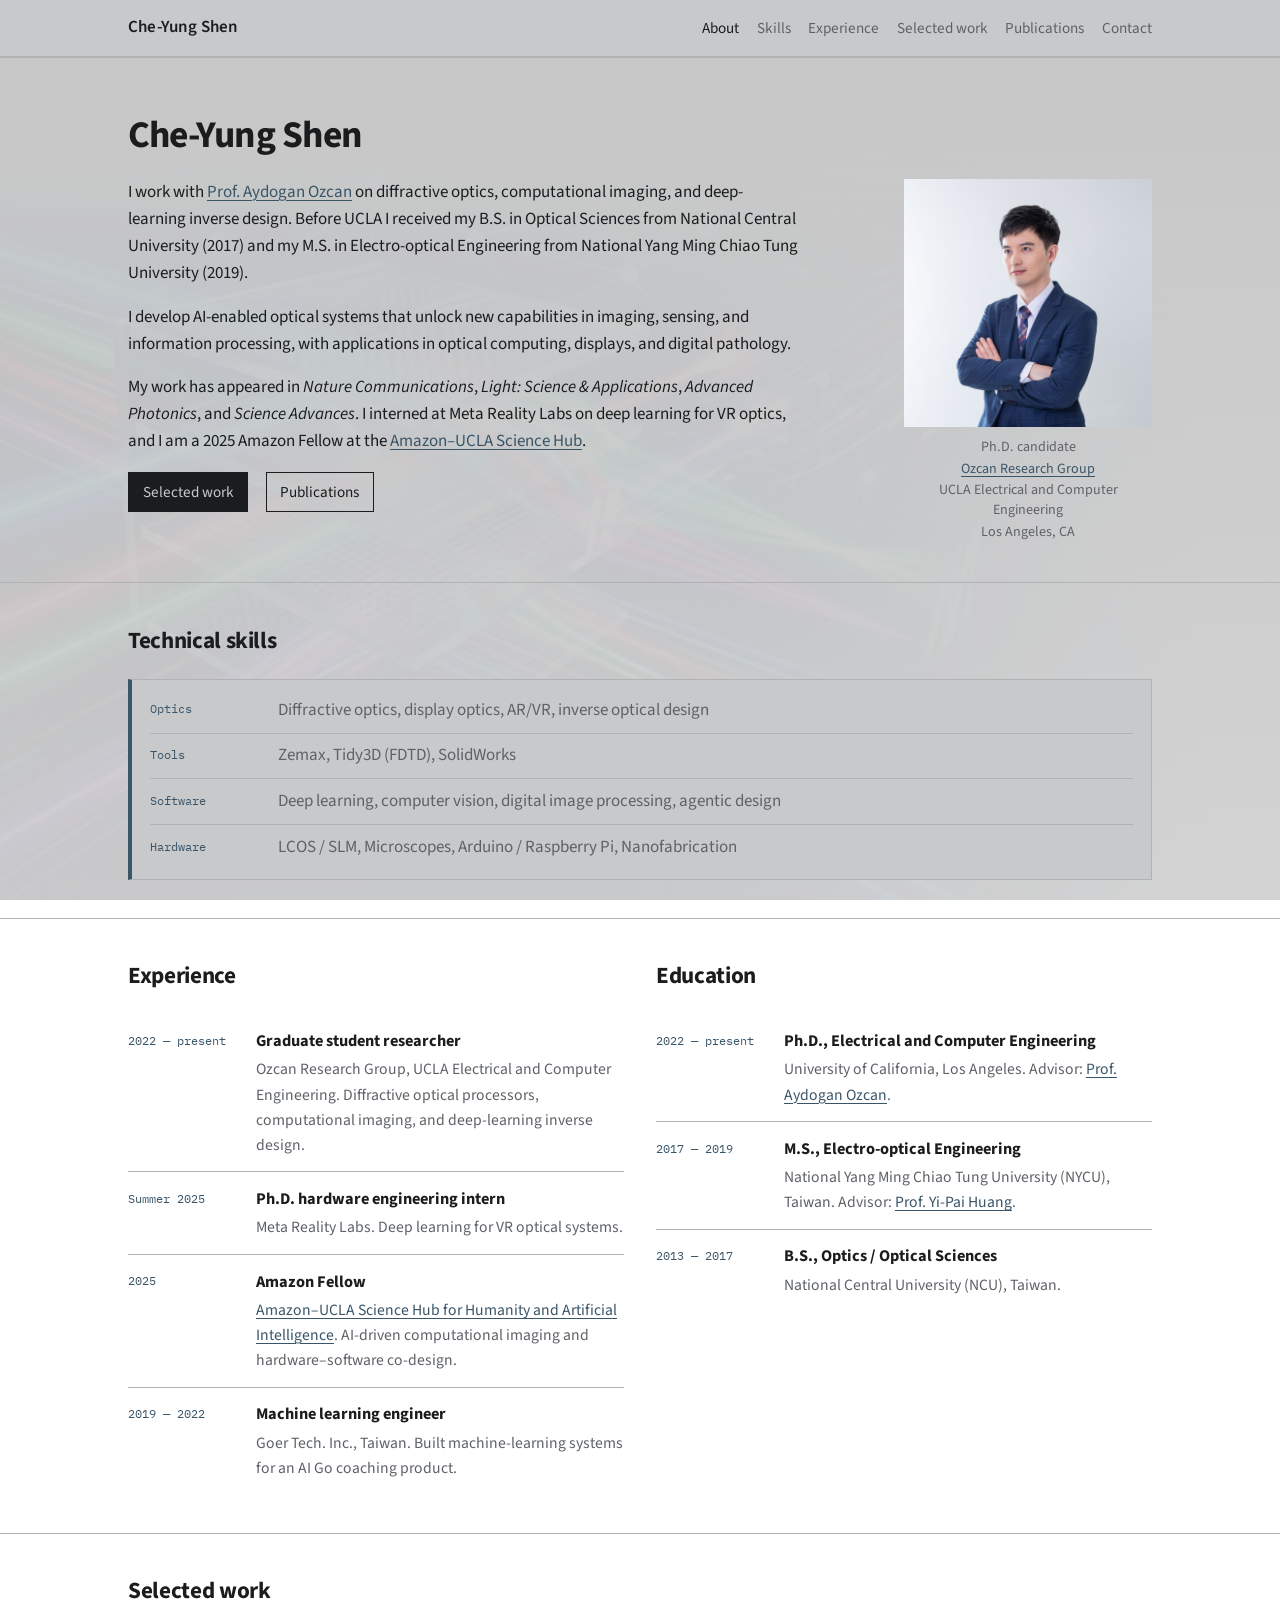
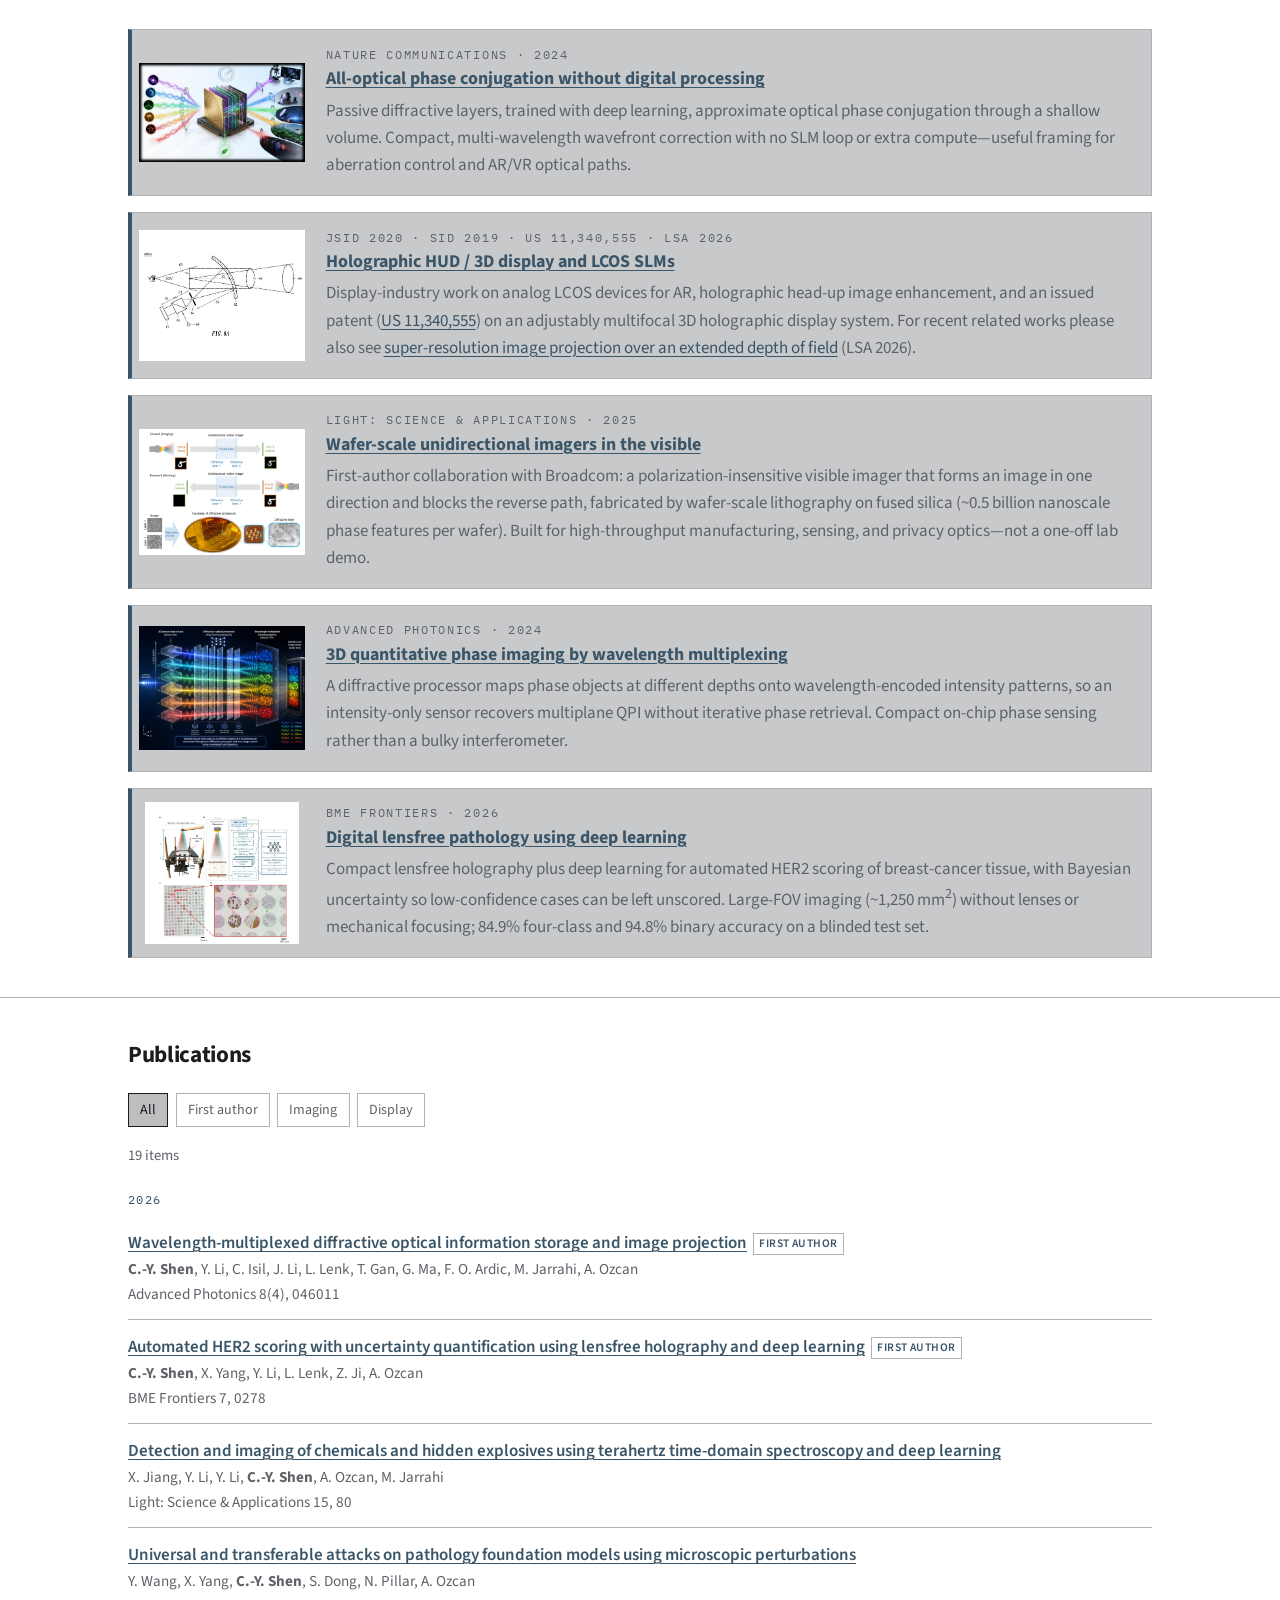
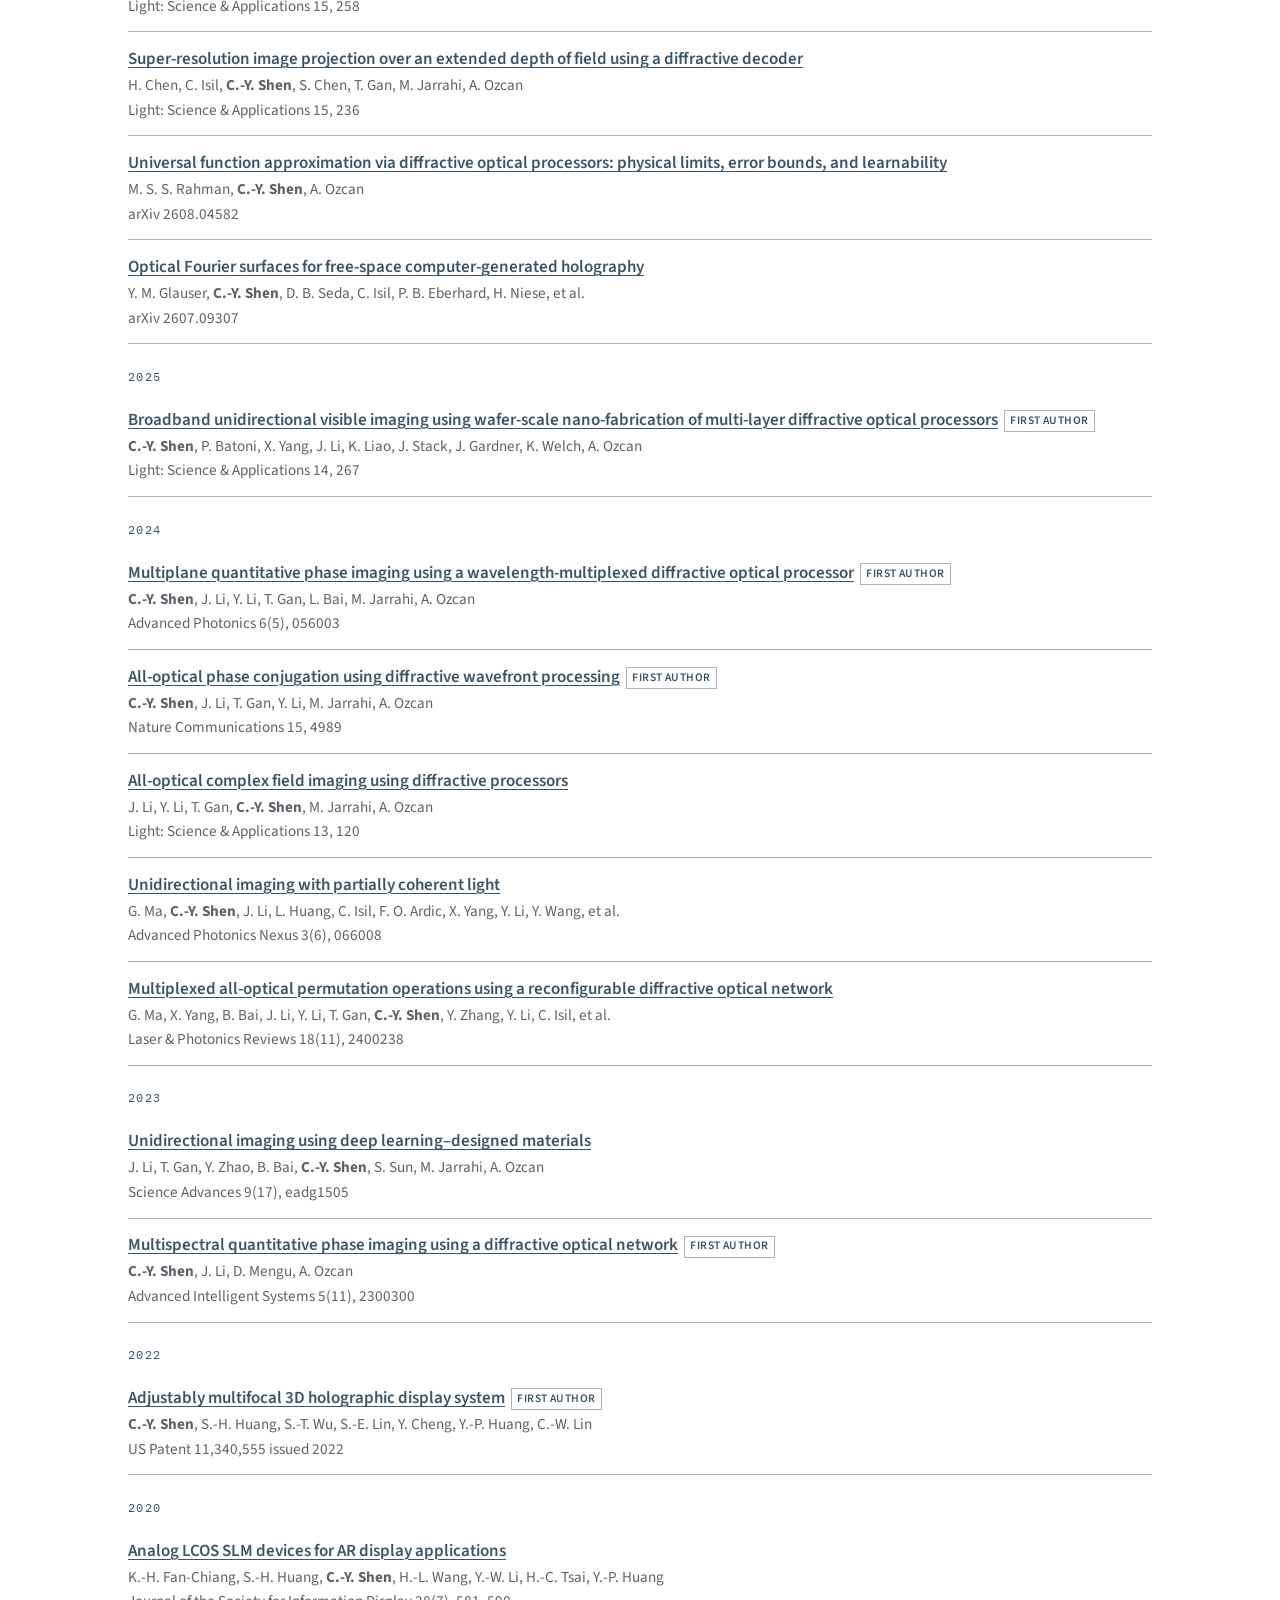
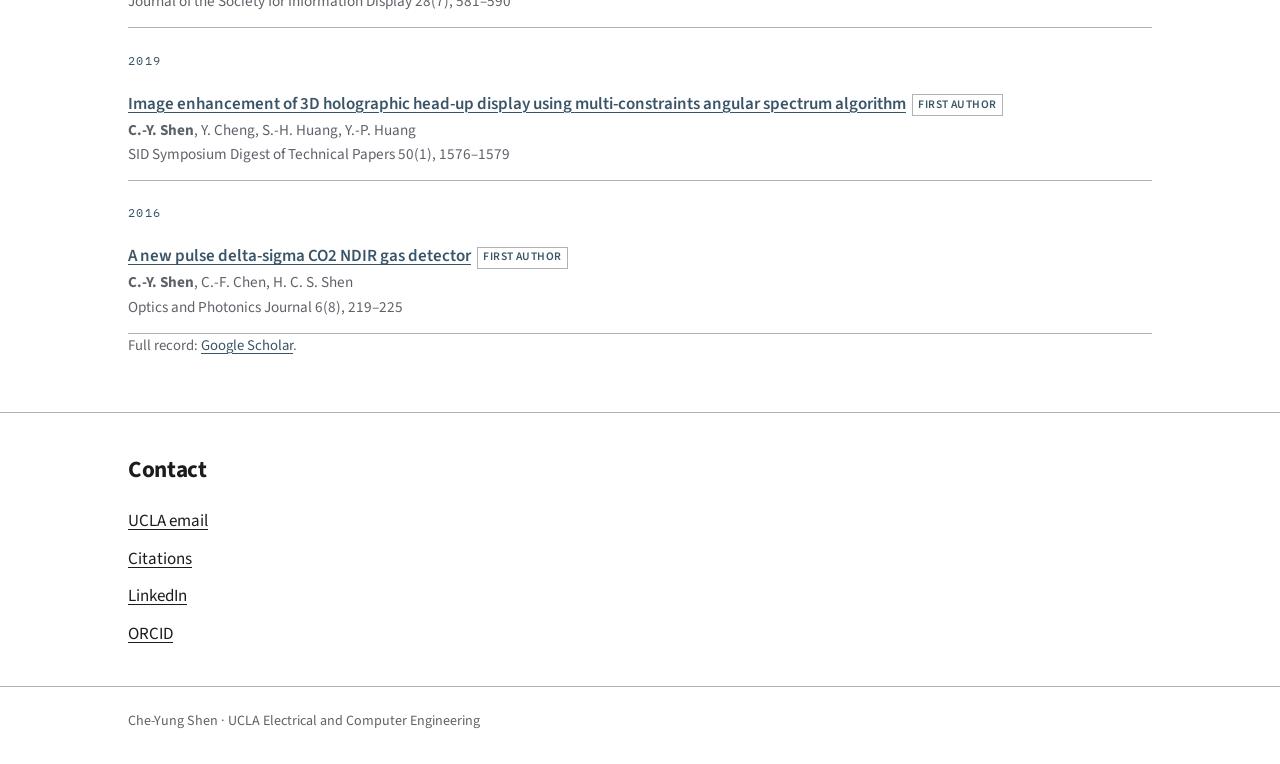
==== commit 868ba66c: "Remove the internal publications-file note from the public site. Co-authored-by: Cursor <cursoragent" ====
--- a/index.html
+++ b/index.html
@@ -277,7 +277,6 @@
           <p class="pub-count">
             Full record:
             <a href="https://scholar.google.com/citations?user=XcXcmNsAAAAJ&amp;hl=en" target="_blank" rel="noopener noreferrer">Google Scholar</a>.
-            Update entries in <code>data/publications.js</code>.
           </p>
         </div>
       </section>
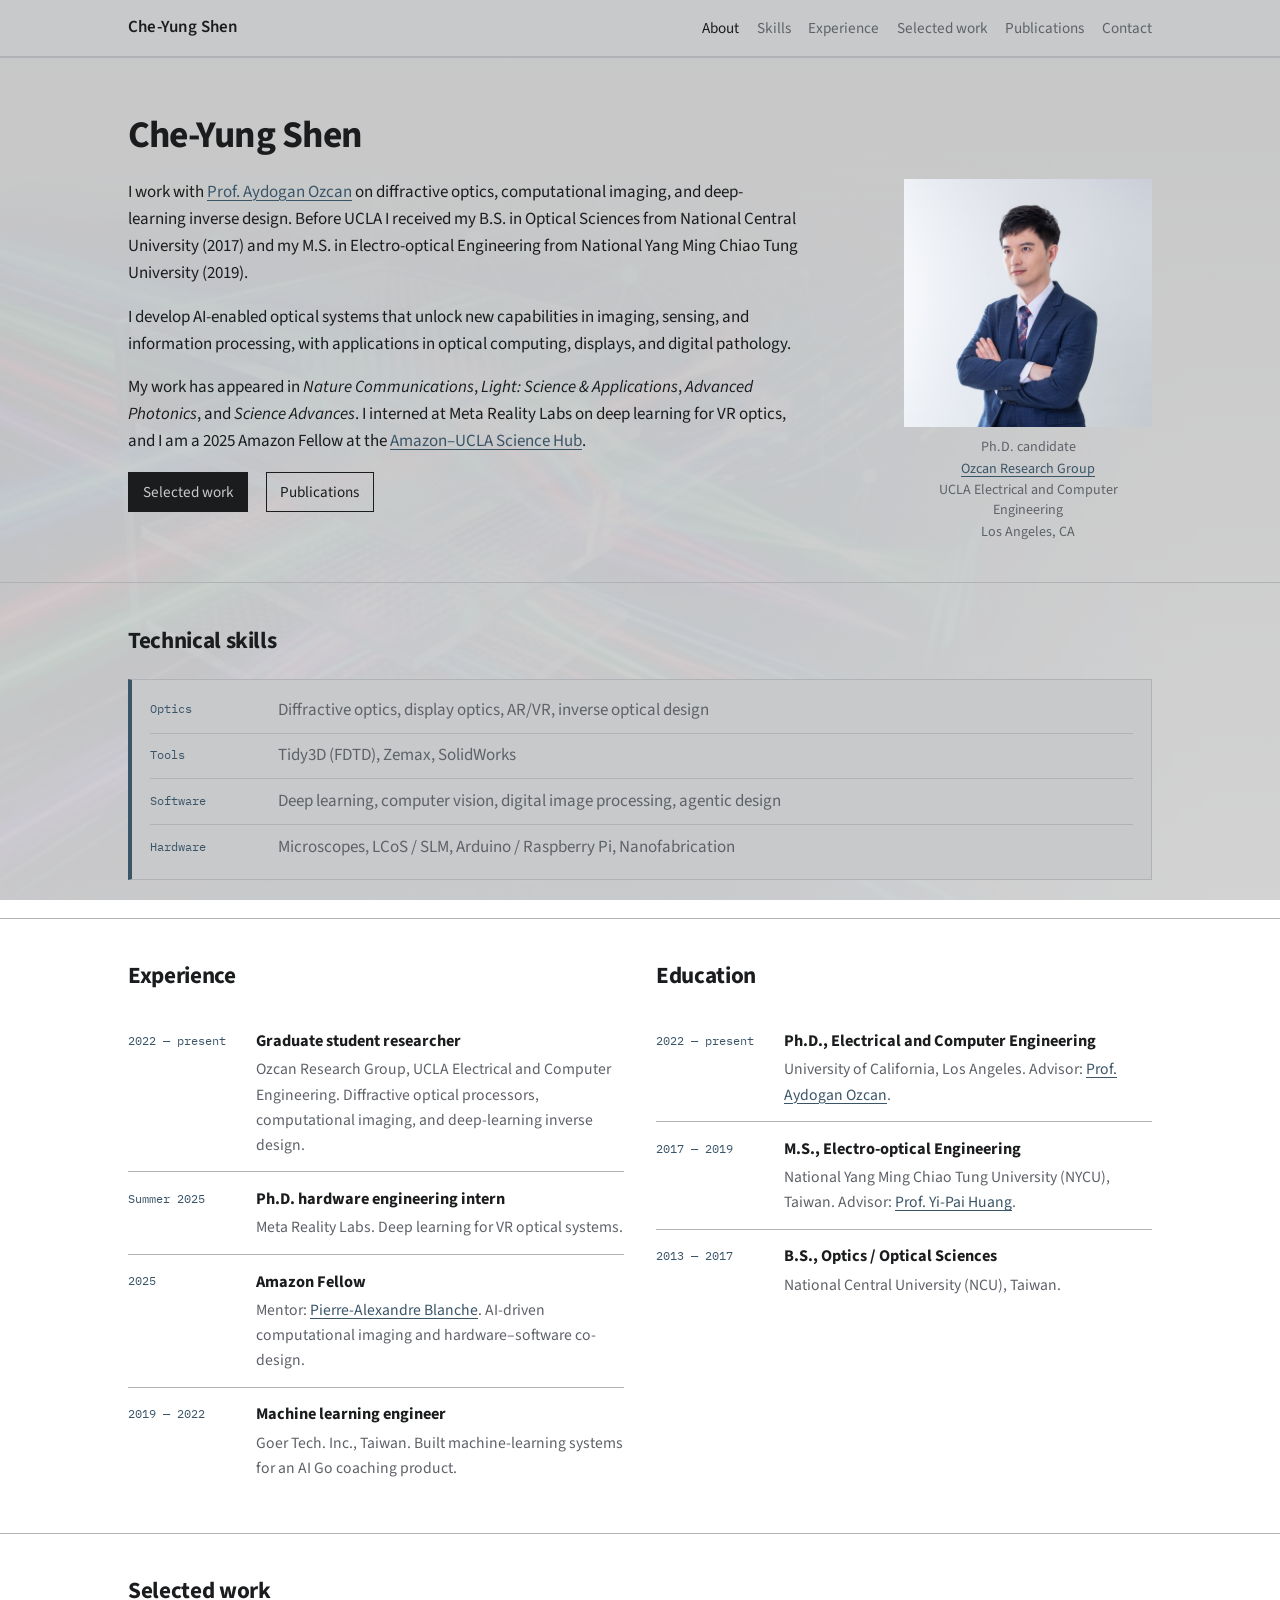
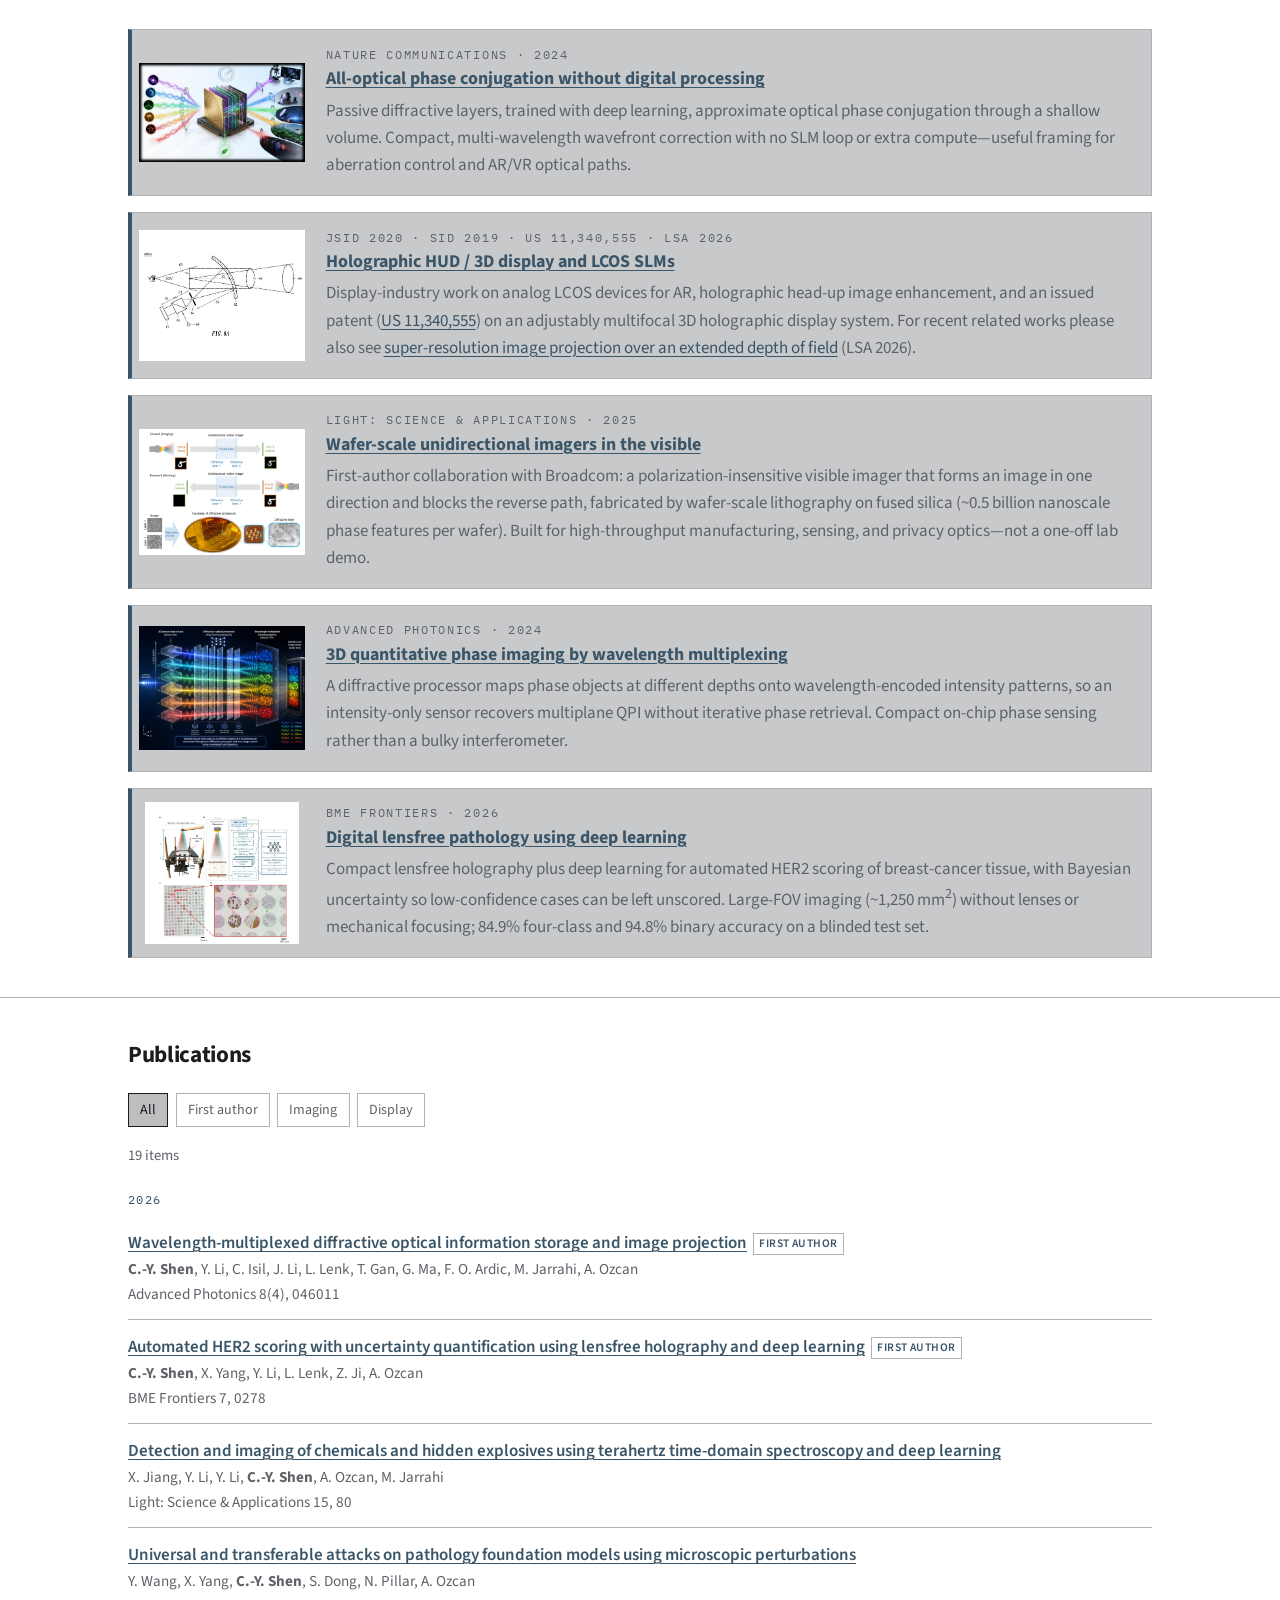
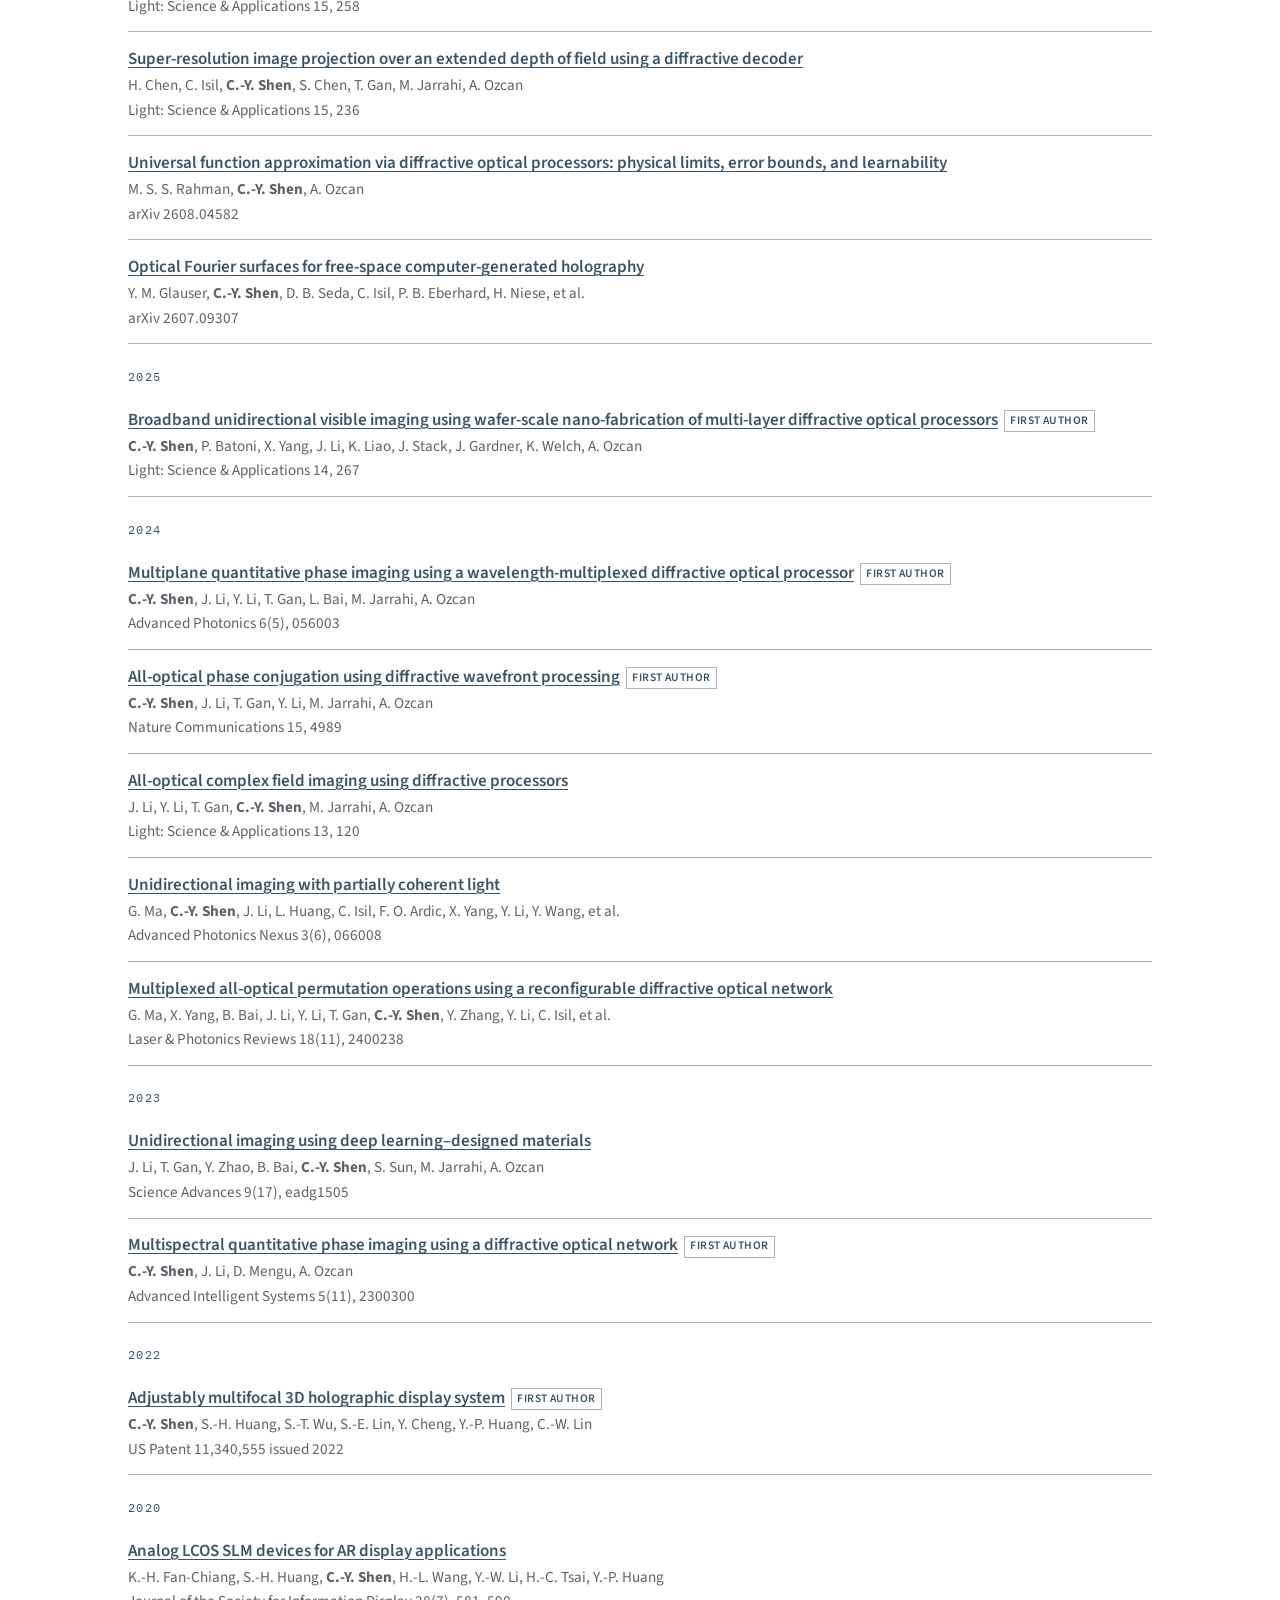
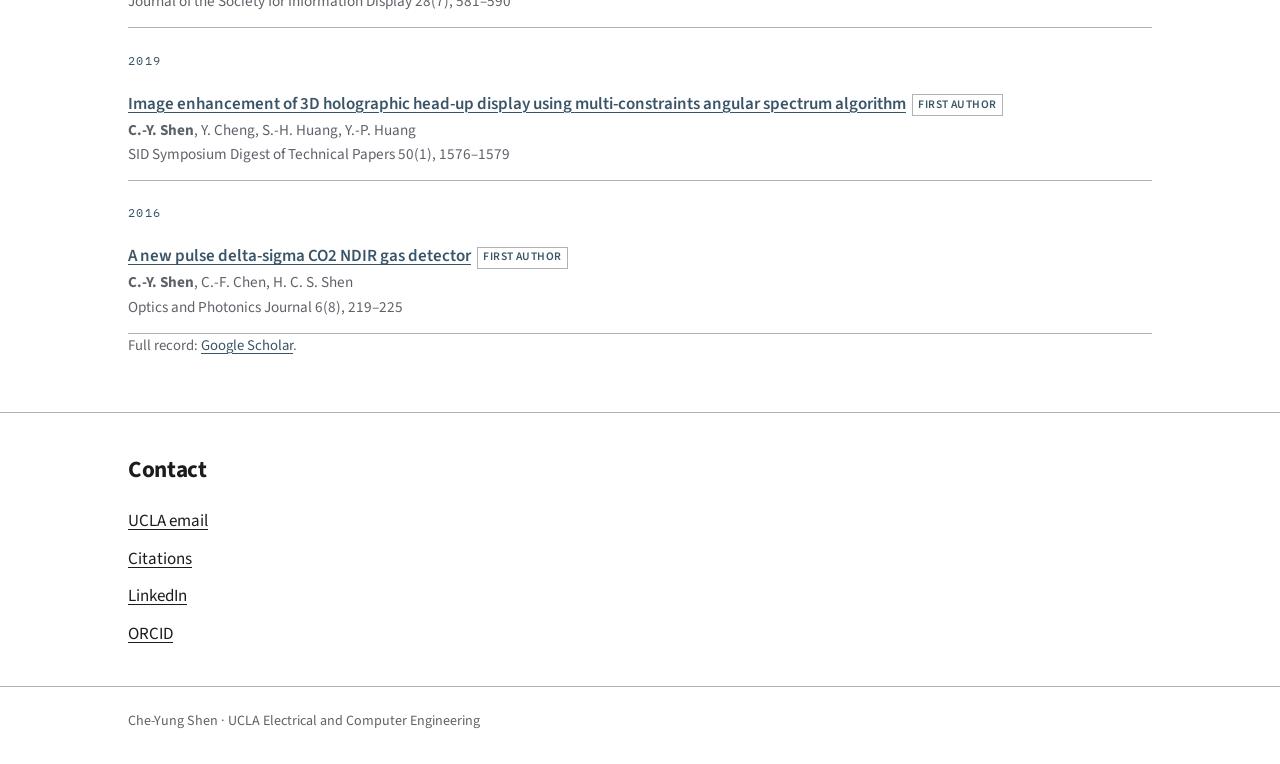
==== commit cc9ca838: "Update skills order and list the Amazon Fellowship mentor. Co-authored-by: Cursor <cursoragent@curso" ====
--- a/index.html
+++ b/index.html
@@ -95,7 +95,7 @@
             </div>
             <div class="skill-row">
               <span class="when">Tools</span>
-              <p>Zemax, Tidy3D (FDTD), SolidWorks</p>
+              <p>Tidy3D (FDTD), Zemax, SolidWorks</p>
             </div>
             <div class="skill-row">
               <span class="when">Software</span>
@@ -103,7 +103,7 @@
             </div>
             <div class="skill-row">
               <span class="when">Hardware</span>
-              <p>LCOS / SLM, Microscopes, Arduino / Raspberry Pi, Nanofabrication</p>
+              <p>Microscopes, LCoS / SLM, Arduino / Raspberry Pi, Nanofabrication</p>
             </div>
           </article>
         </div>
@@ -133,7 +133,8 @@
                 <div>
                   <h3>Amazon Fellow</h3>
                   <p>
-                    <a href="https://www.sciencehub.ucla.edu/2025-amazon-fellows/" target="_blank" rel="noopener noreferrer">Amazon–UCLA Science Hub for Humanity and Artificial Intelligence</a>.
+                    Mentor:
+                    <a href="https://scholar.google.com/citations?user=ambm38YAAAAJ&amp;hl=en" target="_blank" rel="noopener noreferrer">Pierre-Alexandre Blanche</a>.
                     AI-driven computational imaging and hardware–software co-design.
                   </p>
                 </div>
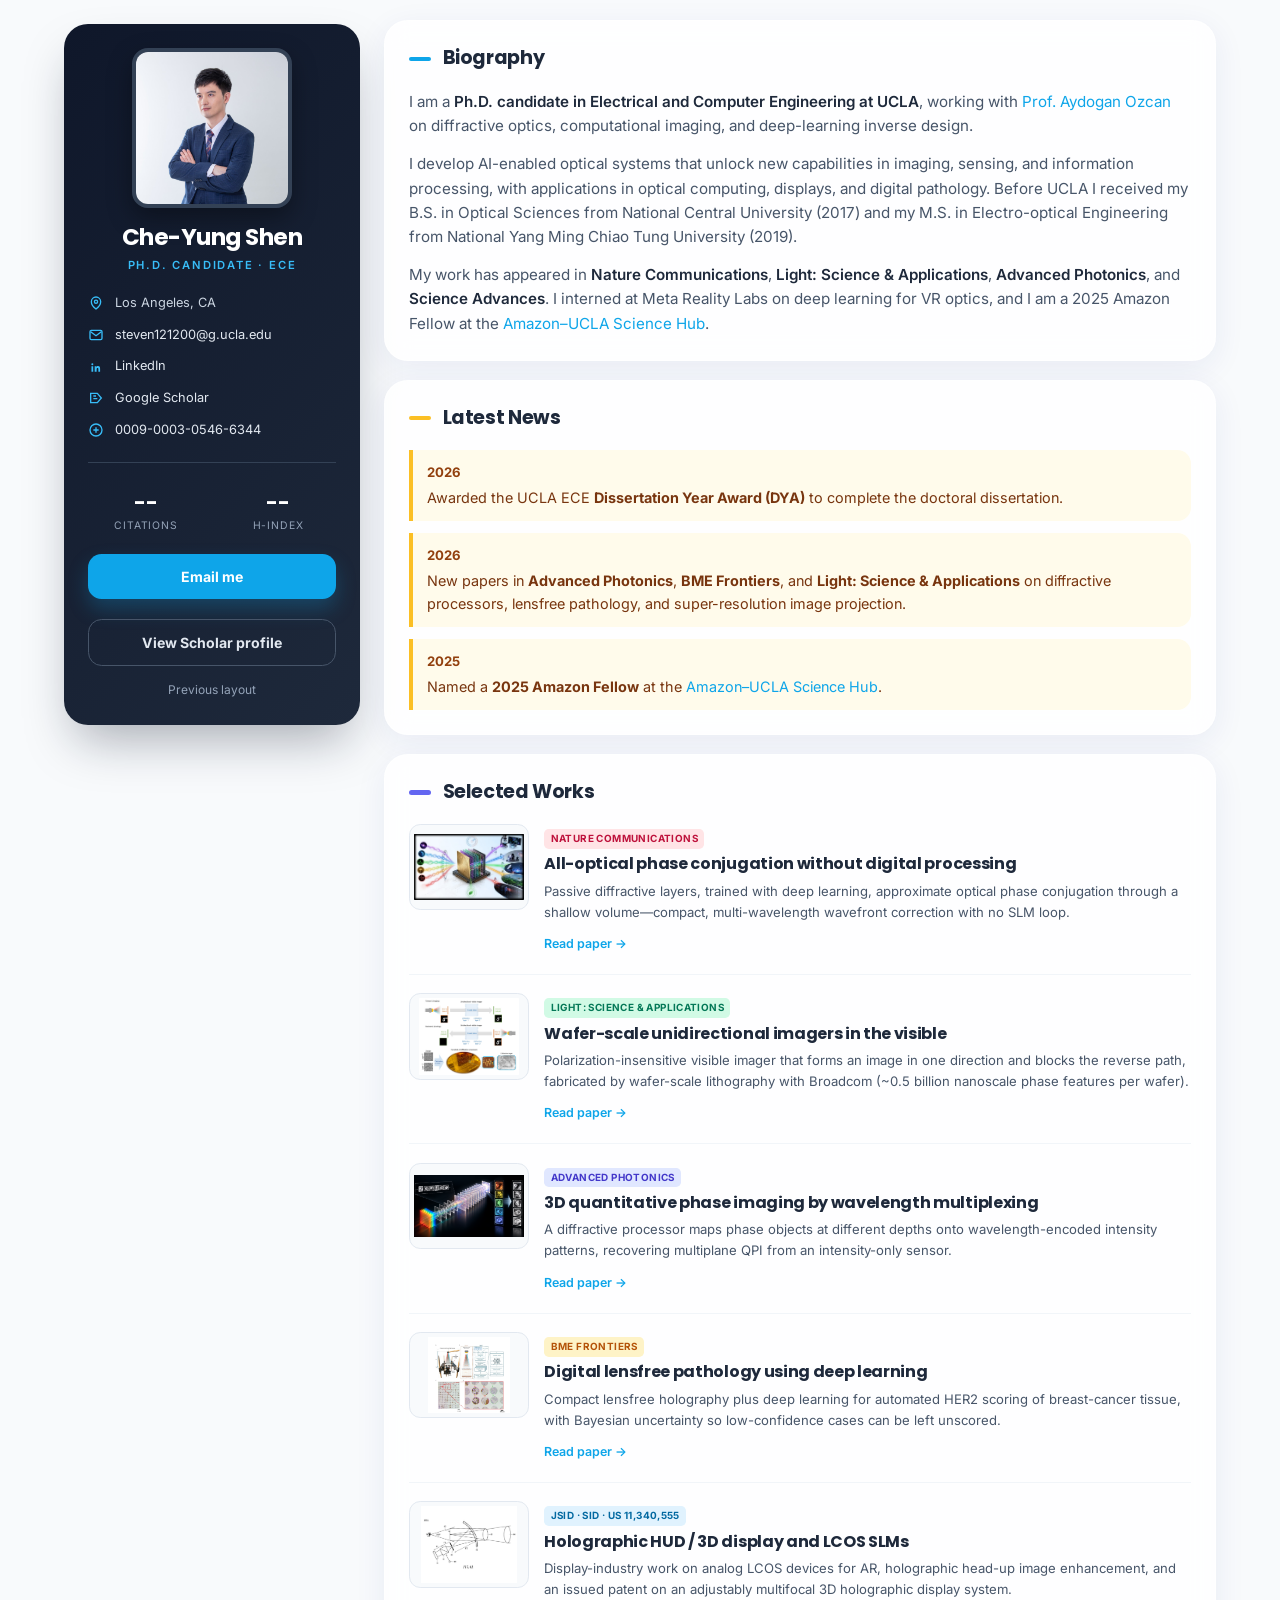
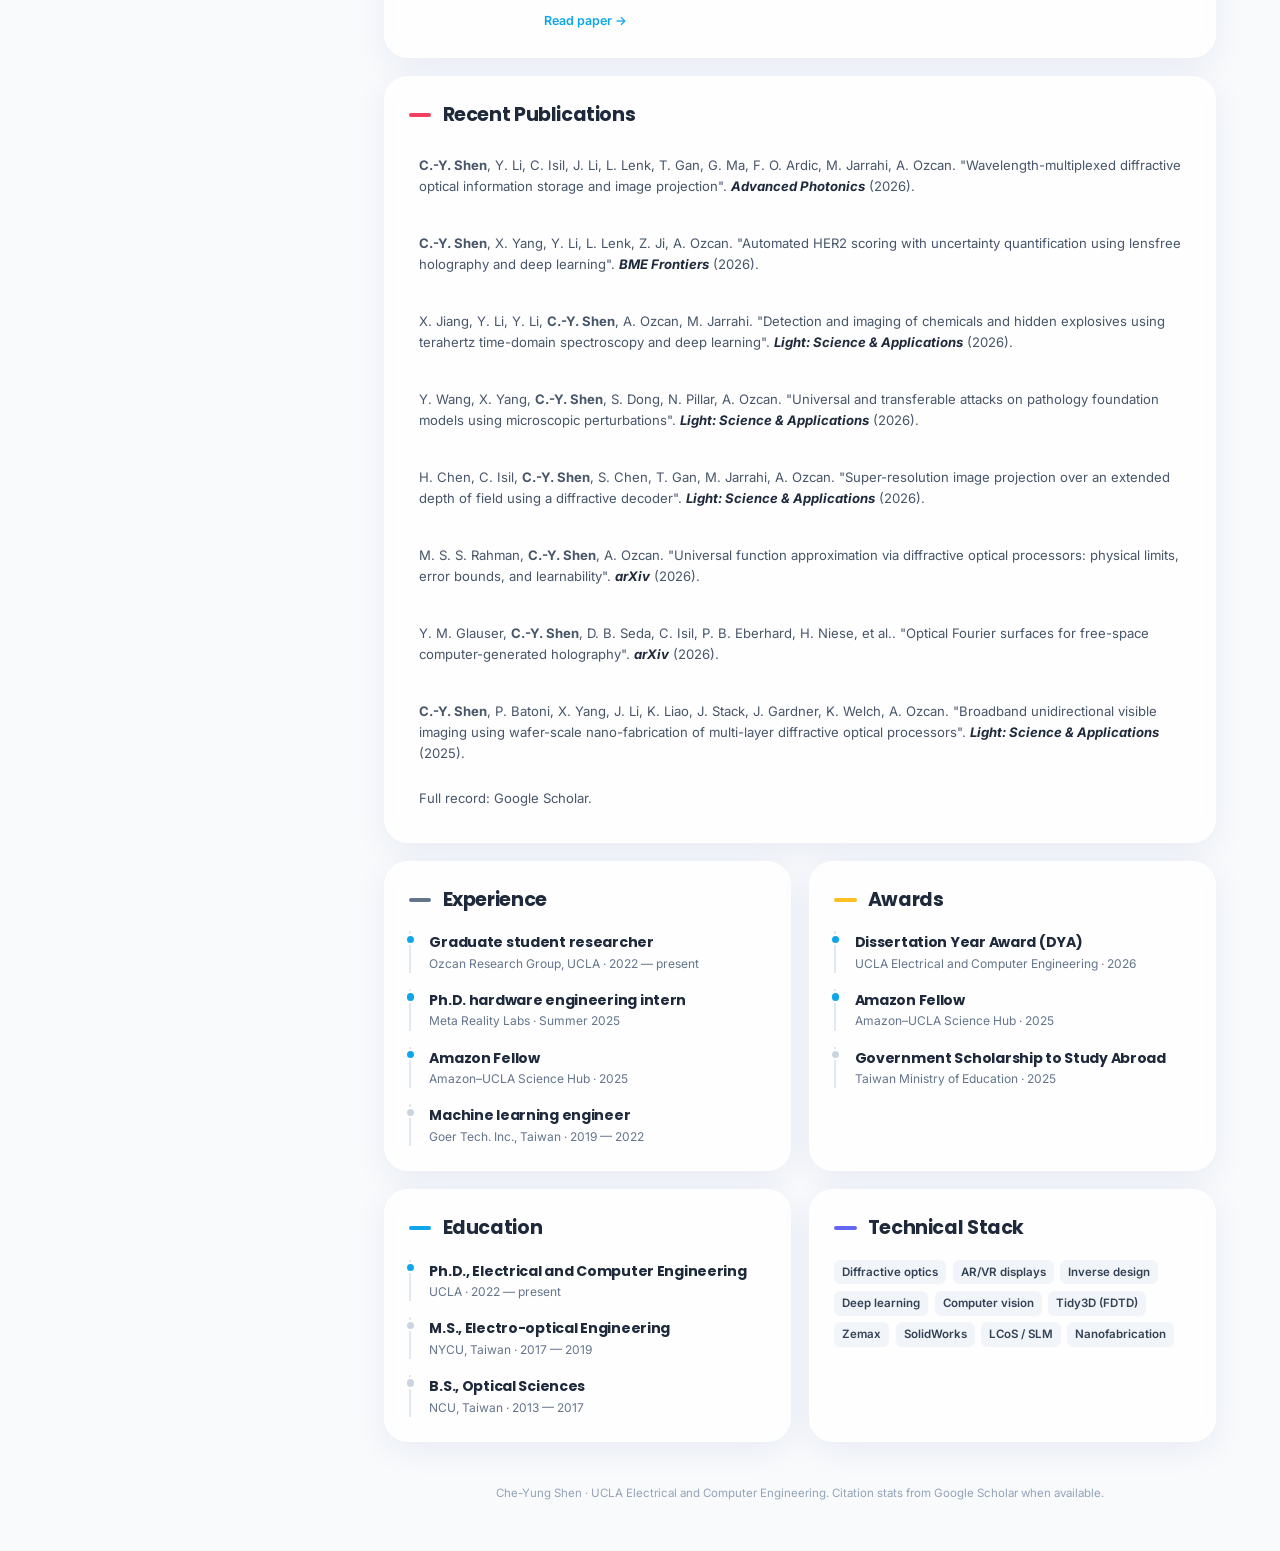
==== commit c26ea7bf: "Publish the card layout as the homepage and archive the previous design. Co-authored-by: Cursor <cur" ====
--- a/index.html
+++ b/index.html
@@ -3,7 +3,7 @@
   <head>
     <meta charset="utf-8" />
     <meta name="viewport" content="width=device-width, initial-scale=1" />
-    <title>Che-Yung Shen — Optics, computational imaging, AR/VR</title>
+    <title>Che-Yung Shen | Optics, computational imaging, AR/VR</title>
     <meta
       name="description"
       content="Che-Yung Shen is a Ph.D. candidate in Electrical and Computer Engineering at UCLA. His work covers diffractive optics, computational imaging, and AR/VR display hardware."
@@ -12,292 +12,292 @@
     <link rel="preconnect" href="https://fonts.googleapis.com" />
     <link rel="preconnect" href="https://fonts.gstatic.com" crossorigin />
     <link
-      href="https://fonts.googleapis.com/css2?family=IBM+Plex+Mono:wght@400;500&family=Source+Sans+3:wght@400;600;700&display=swap"
+      href="https://fonts.googleapis.com/css2?family=Inter:wght@400;600;700&family=Poppins:wght@600;700&display=swap"
       rel="stylesheet"
     />
     <link rel="stylesheet" href="styles.css" />
   </head>
   <body>
-    <a class="skip" href="#about">Skip to content</a>
-    <header class="site-header">
-      <div class="header-inner">
-        <a class="wordmark" href="#about">Che-Yung Shen</a>
-        <nav class="site-nav" aria-label="Primary">
-          <a href="#about">About</a>
-          <a href="#skills">Skills</a>
-          <a href="#experience">Experience</a>
-          <a href="#work">Selected work</a>
-          <a href="#publications">Publications</a>
-          <a href="#contact">Contact</a>
-        </nav>
-      </div>
-    </header>
-
-    <main>
-      <section class="hero" id="about">
-        <div class="hero-inner">
-          <h1>Che-Yung Shen</h1>
-          <div class="hero-grid">
-          <div class="prose">
-            <p>
-              I work with
-              <a href="https://www.ee.ucla.edu/aydogan-ozcan/" target="_blank" rel="noopener noreferrer">Prof. Aydogan Ozcan</a>
-              on diffractive optics, computational imaging, and deep-learning inverse
-              design. Before UCLA I received my B.S. in Optical Sciences from
-              National Central University (2017) and my M.S. in Electro-optical
-              Engineering from National Yang Ming Chiao Tung University (2019).
-            </p>
-            <p>
-              I develop AI-enabled optical systems that unlock new capabilities in
-              imaging, sensing, and information processing, with applications in
-              optical computing, displays, and digital pathology.
-            </p>
-            <p>
-              My work has appeared in
-              <em>Nature Communications</em>,
-              <em>Light: Science &amp; Applications</em>,
-              <em>Advanced Photonics</em>, and
-              <em>Science Advances</em>.
-              I interned at Meta Reality Labs on deep learning for VR optics, and
-              I am a 2025 Amazon Fellow at the
-              <a href="https://www.sciencehub.ucla.edu/2025-amazon-fellows/" target="_blank" rel="noopener noreferrer">Amazon–UCLA Science Hub</a>.
-            </p>
-            <div class="hero-actions">
-              <a class="btn" href="#work">Selected work</a>
-              <a class="btn btn-ghost" href="#publications">Publications</a>
-            </div>
-          </div>
-          <figure class="portrait">
+    <a class="skip" href="#biography">Skip to content</a>
+
+    <div class="page">
+      <aside class="sidebar">
+        <div class="sidebar-inner">
+          <div class="portrait">
             <img
               src="assets/portrait.jpg"
               alt="Che-Yung Shen in a navy three-piece suit, standing against a light grey background"
             />
-            <figcaption>
-              <span>Ph.D. candidate</span>
-              <span>
-                <a href="https://innovate.ee.ucla.edu/" target="_blank" rel="noopener noreferrer">Ozcan Research Group</a>
-              </span>
-              <span>UCLA Electrical and Computer Engineering</span>
+          </div>
+          <h1>Che-Yung Shen</h1>
+          <p class="role">Ph.D. Candidate · ECE</p>
+
+          <div class="contact">
+            <div class="contact-row">
+              <svg viewBox="0 0 24 24" fill="none" stroke="currentColor" stroke-width="2" aria-hidden="true">
+                <path d="M12 21s7-5.4 7-11a7 7 0 1 0-14 0c0 5.6 7 11 7 11z" />
+                <circle cx="12" cy="10" r="2.4" />
+              </svg>
               <span>Los Angeles, CA</span>
-            </figcaption>
-          </figure>
-          </div>
+            </div>
+            <div class="contact-row">
+              <svg viewBox="0 0 24 24" fill="none" stroke="currentColor" stroke-width="2" aria-hidden="true">
+                <rect x="3" y="5" width="18" height="14" rx="2" />
+                <path d="m4 7 8 6 8-6" />
+              </svg>
+              <a href="mailto:steven121200@g.ucla.edu">steven121200@g.ucla.edu</a>
+            </div>
+            <div class="contact-row">
+              <svg viewBox="0 0 24 24" fill="currentColor" aria-hidden="true">
+                <path d="M6.5 9.5A1.5 1.5 0 1 1 6.5 6.5 1.5 1.5 0 0 1 6.5 9.5zM5.2 10.7h2.6V19H5.2zM10 10.7h2.5v1.13h.04c.35-.66 1.2-1.35 2.47-1.35 2.64 0 3.13 1.74 3.13 4V19h-2.6v-3.6c0-.86-.02-1.96-1.2-1.96-1.2 0-1.38.93-1.38 1.9V19H10z" />
+              </svg>
+              <a href="https://www.linkedin.com/in/che-yung-shen-03609b188" target="_blank" rel="noopener noreferrer">LinkedIn</a>
+            </div>
+            <div class="contact-row">
+              <svg viewBox="0 0 24 24" fill="none" stroke="currentColor" stroke-width="2" aria-hidden="true">
+                <path d="M4 19V5h10l6 7-6 7H4z" />
+                <path d="M8 9h4M8 13h6" />
+              </svg>
+              <a href="https://scholar.google.com/citations?user=XcXcmNsAAAAJ&amp;hl=en" target="_blank" rel="noopener noreferrer">Google Scholar</a>
+            </div>
+            <div class="contact-row">
+              <svg viewBox="0 0 24 24" fill="none" stroke="currentColor" stroke-width="2" aria-hidden="true">
+                <circle cx="12" cy="12" r="9" />
+                <path d="M8 12h8M12 8v8" />
+              </svg>
+              <a href="https://orcid.org/0009-0003-0546-6344" target="_blank" rel="noopener noreferrer">0009-0003-0546-6344</a>
+            </div>
+          </div>
+
+          <div class="stats">
+            <div>
+              <p class="stat-value" id="total-citations">--</p>
+              <p class="stat-label">Citations</p>
+            </div>
+            <div>
+              <p class="stat-value" id="h-index">--</p>
+              <p class="stat-label">h-index</p>
+            </div>
+          </div>
+
+          <a class="cta" href="mailto:steven121200@g.ucla.edu">Email me</a>
+          <a class="cta cta-ghost" href="https://scholar.google.com/citations?user=XcXcmNsAAAAJ&amp;hl=en" target="_blank" rel="noopener noreferrer">View Scholar profile</a>
+          <a class="switch" href="deprecated/">Previous layout</a>
         </div>
-      </section>
-
-      <section id="skills">
-        <div class="section-inner">
-          <h2>Technical skills</h2>
-          <article class="work-card">
-            <div class="skill-row">
-              <span class="when">Optics</span>
-              <p>Diffractive optics, display optics, AR/VR, inverse optical design</p>
-            </div>
-            <div class="skill-row">
-              <span class="when">Tools</span>
-              <p>Tidy3D (FDTD), Zemax, SolidWorks</p>
-            </div>
-            <div class="skill-row">
-              <span class="when">Software</span>
-              <p>Deep learning, computer vision, digital image processing, agentic design</p>
-            </div>
-            <div class="skill-row">
-              <span class="when">Hardware</span>
-              <p>Microscopes, LCoS / SLM, Arduino / Raspberry Pi, Nanofabrication</p>
-            </div>
-          </article>
-        </div>
-      </section>
-
-      <section id="experience">
-        <div class="section-inner">
-          <div class="cv-grid">
-            <div>
-              <h2>Experience</h2>
-              <div class="cv-item">
-                <div class="when">2022 — present</div>
-                <div>
-                  <h3>Graduate student researcher</h3>
-                  <p>Ozcan Research Group, UCLA Electrical and Computer Engineering. Diffractive optical processors, computational imaging, and deep-learning inverse design.</p>
-                </div>
-              </div>
-              <div class="cv-item">
-                <div class="when">Summer 2025</div>
-                <div>
-                  <h3>Ph.D. hardware engineering intern</h3>
-                  <p>Meta Reality Labs. Deep learning for VR optical systems.</p>
-                </div>
-              </div>
-              <div class="cv-item">
-                <div class="when">2025</div>
-                <div>
-                  <h3>Amazon Fellow</h3>
-                  <p>
-                    Mentor:
-                    <a href="https://scholar.google.com/citations?user=ambm38YAAAAJ&amp;hl=en" target="_blank" rel="noopener noreferrer">Pierre-Alexandre Blanche</a>.
-                    AI-driven computational imaging and hardware–software co-design.
-                  </p>
-                </div>
-              </div>
-              <div class="cv-item">
-                <div class="when">2019 — 2022</div>
-                <div>
-                  <h3>Machine learning engineer</h3>
-                  <p>Goer Tech. Inc., Taiwan. Built machine-learning systems for an AI Go coaching product.</p>
-                </div>
-              </div>
-            </div>
-            <div>
-              <h2>Education</h2>
-              <div class="cv-item">
-                <div class="when">2022 — present</div>
-                <div>
-                  <h3>Ph.D., Electrical and Computer Engineering</h3>
-                  <p>University of California, Los Angeles. Advisor: <a href="https://www.ee.ucla.edu/aydogan-ozcan/" target="_blank" rel="noopener noreferrer">Prof. Aydogan Ozcan</a>.</p>
-                </div>
-              </div>
-              <div class="cv-item">
-                <div class="when">2017 — 2019</div>
-                <div>
-                  <h3>M.S., Electro-optical Engineering</h3>
-                  <p>National Yang Ming Chiao Tung University (NYCU), Taiwan. Advisor: <a href="https://scholar.google.com/citations?user=cG-PAosAAAAJ" target="_blank" rel="noopener noreferrer">Prof. Yi-Pai Huang</a>.</p>
-                </div>
-              </div>
-              <div class="cv-item">
-                <div class="when">2013 — 2017</div>
-                <div>
-                  <h3>B.S., Optics / Optical Sciences</h3>
-                  <p>National Central University (NCU), Taiwan.</p>
-                </div>
-              </div>
-            </div>
-          </div>
-        </div>
-      </section>
-
-      <section id="work">
-        <div class="section-inner">
-          <h2>Selected work</h2>
+      </aside>
+
+      <main class="content">
+        <section class="card" id="biography">
+          <h2 class="section-title"><span class="bar"></span> Biography</h2>
+          <div class="prose">
+            <p>
+              I am a <strong>Ph.D. candidate in Electrical and Computer Engineering at UCLA</strong>,
+              working with
+              <a href="https://www.ee.ucla.edu/aydogan-ozcan/" target="_blank" rel="noopener noreferrer">Prof. Aydogan Ozcan</a>
+              on diffractive optics, computational imaging, and deep-learning inverse design.
+            </p>
+            <p>
+              I develop AI-enabled optical systems that unlock new capabilities in imaging, sensing,
+              and information processing, with applications in optical computing, displays, and digital pathology.
+              Before UCLA I received my B.S. in Optical Sciences from National Central University (2017)
+              and my M.S. in Electro-optical Engineering from National Yang Ming Chiao Tung University (2019).
+            </p>
+            <p>
+              My work has appeared in <strong>Nature Communications</strong>,
+              <strong>Light: Science &amp; Applications</strong>,
+              <strong>Advanced Photonics</strong>, and
+              <strong>Science Advances</strong>.
+              I interned at Meta Reality Labs on deep learning for VR optics, and I am a 2025 Amazon Fellow
+              at the
+              <a href="https://www.sciencehub.ucla.edu/2025-amazon-fellows/" target="_blank" rel="noopener noreferrer">Amazon–UCLA Science Hub</a>.
+            </p>
+          </div>
+        </section>
+
+        <section class="card" id="news">
+          <h2 class="section-title"><span class="bar bar-amber"></span> Latest News</h2>
+          <div class="news-list">
+            <article class="news">
+              <p class="when">2026</p>
+              <p>Awarded the UCLA ECE <strong>Dissertation Year Award (DYA)</strong> to complete the doctoral dissertation.</p>
+            </article>
+            <article class="news">
+              <p class="when">2026</p>
+              <p>
+                New papers in <strong>Advanced Photonics</strong>, <strong>BME Frontiers</strong>, and
+                <strong>Light: Science &amp; Applications</strong> on diffractive processors, lensfree pathology,
+                and super-resolution image projection.
+              </p>
+            </article>
+            <article class="news">
+              <p class="when">2025</p>
+              <p>
+                Named a <strong>2025 Amazon Fellow</strong> at the
+                <a href="https://www.sciencehub.ucla.edu/2025-amazon-fellows/" target="_blank" rel="noopener noreferrer">Amazon–UCLA Science Hub</a>.
+              </p>
+            </article>
+          </div>
+        </section>
+
+        <section class="card" id="work">
+          <h2 class="section-title"><span class="bar bar-indigo"></span> Selected Works</h2>
           <div class="work-list">
-            <article class="work-card">
-              <img class="work-fig" src="assets/work/toc-opc.jpg" alt="Figure: all-optical diffractive processor mapping multi-domain inputs through stacked layers to imaging, sensing, and computing applications" />
-              <div class="work-body">
-                <p class="kicker">Nature Communications · 2024</p>
-                <h3>
-                  <a href="https://doi.org/10.1038/s41467-024-49304-y" target="_blank" rel="noopener noreferrer">All-optical phase conjugation without digital processing</a>
-                </h3>
-                <p>
-                  Passive diffractive layers, trained with deep learning, approximate
-                  optical phase conjugation through a shallow volume. Compact,
-                  multi-wavelength wavefront correction with no SLM loop or extra
-                  compute—useful framing for aberration control and AR/VR optical paths.
-                </p>
-              </div>
-            </article>
-            <article class="work-card">
-              <img class="work-fig" src="assets/work/toc-lcos.jpg" alt="Patent figure: optical layout of an adjustably multifocal 3D holographic display / HUD system" />
-              <div class="work-body">
-                <p class="kicker">JSID 2020 · SID 2019 · US 11,340,555 · LSA 2026</p>
-                <h3>
-                  <a href="https://doi.org/10.1002/jsid.881" target="_blank" rel="noopener noreferrer">Holographic HUD / 3D display and LCOS SLMs</a>
-                </h3>
-                <p>
-                  Display-industry work on analog LCOS devices for AR, holographic
-                  head-up image enhancement, and an issued patent
-                  (<a href="https://patents.google.com/patent/US11340555B2" target="_blank" rel="noopener noreferrer">US 11,340,555</a>)
-                  on an adjustably multifocal 3D holographic display system.
-                  For recent related works please also see
-                  <a href="https://doi.org/10.1038/s41377-026-02320-7" target="_blank" rel="noopener noreferrer">super-resolution image projection over an extended depth of field</a>
-                  (LSA 2026).
-                </p>
-              </div>
-            </article>
-            <article class="work-card">
-              <img class="work-fig" src="assets/work/toc-unidirectional.jpg" alt="TOC figure: unidirectional visible imager, forward imaging versus reverse blocking, and wafer-scale diffractive processors" />
-              <div class="work-body">
-                <p class="kicker">Light: Science &amp; Applications · 2025</p>
-                <h3>
-                  <a href="https://doi.org/10.1038/s41377-025-01971-2" target="_blank" rel="noopener noreferrer">Wafer-scale unidirectional imagers in the visible</a>
-                </h3>
-                <p>
-                  First-author collaboration with Broadcom: a polarization-insensitive
-                  visible imager that forms an image in one direction and blocks the
-                  reverse path, fabricated by wafer-scale lithography on fused silica
-                  (~0.5 billion nanoscale phase features per wafer). Built for
-                  high-throughput manufacturing, sensing, and privacy optics—not a
-                  one-off lab demo.
-                </p>
-              </div>
-            </article>
-            <article class="work-card">
-              <img class="work-fig" src="assets/work/toc-qpi.jpg" alt="Figure: wavelength-multiplexed diffractive processor recovering multiplane quantitative phase images on a single intensity sensor" />
-              <div class="work-body">
-                <p class="kicker">Advanced Photonics · 2024</p>
-                <h3>
-                  <a href="https://doi.org/10.1117/1.AP.6.5.056003" target="_blank" rel="noopener noreferrer">3D quantitative phase imaging by wavelength multiplexing</a>
-                </h3>
-                <p>
-                  A diffractive processor maps phase objects at different depths onto
-                  wavelength-encoded intensity patterns, so an intensity-only sensor
-                  recovers multiplane QPI without iterative phase retrieval. Compact
-                  on-chip phase sensing rather than a bulky interferometer.
-                </p>
-              </div>
-            </article>
-            <article class="work-card">
-              <img class="work-fig" src="assets/work/toc-her2.jpg" alt="Figure: lensfree holography setup and deep-learning pipeline for automated HER2 scoring with uncertainty quantification" />
-              <div class="work-body">
-                <p class="kicker">BME Frontiers · 2026</p>
-                <h3>
-                  <a href="https://doi.org/10.34133/bmef.0278" target="_blank" rel="noopener noreferrer">Digital lensfree pathology using deep learning</a>
-                </h3>
-                <p>
-                  Compact lensfree holography plus deep learning for automated HER2
-                  scoring of breast-cancer tissue, with Bayesian uncertainty so
-                  low-confidence cases can be left unscored. Large-FOV imaging
-                  (~1,250 mm<sup>2</sup>) without lenses or mechanical focusing;
-                  84.9% four-class and 94.8% binary accuracy on a blinded test set.
-                </p>
-              </div>
-            </article>
-          </div>
-        </div>
-      </section>
-
-      <section id="publications">
-        <div class="section-inner">
-          <h2>Publications</h2>
-          <div class="filters" role="tablist" aria-label="Filter publications">
-            <button class="filter is-active" type="button" data-filter="all" aria-pressed="true">All</button>
-            <button class="filter" type="button" data-filter="first" aria-pressed="false">First author</button>
-            <button class="filter" type="button" data-filter="imaging" aria-pressed="false">Imaging</button>
-            <button class="filter" type="button" data-filter="display" aria-pressed="false">Display</button>
-          </div>
-          <p class="pub-count" id="pub-count"></p>
-          <div id="pub-list"></div>
-          <p class="pub-count">
+            <article class="work-item">
+              <img src="assets/work/toc-opc.jpg" alt="Figure: all-optical diffractive processor mapping multi-domain inputs through stacked layers to imaging, sensing, and computing applications" />
+              <div>
+                <span class="badge badge-rose">Nature Communications</span>
+                <h3>All-optical phase conjugation without digital processing</h3>
+                <p>
+                  Passive diffractive layers, trained with deep learning, approximate optical phase conjugation
+                  through a shallow volume—compact, multi-wavelength wavefront correction with no SLM loop.
+                </p>
+                <a class="read" href="https://doi.org/10.1038/s41467-024-49304-y" target="_blank" rel="noopener noreferrer">Read paper →</a>
+              </div>
+            </article>
+            <article class="work-item">
+              <img src="assets/work/toc-unidirectional.jpg" alt="TOC figure: unidirectional visible imager, forward imaging versus reverse blocking, and wafer-scale diffractive processors" />
+              <div>
+                <span class="badge badge-emerald">Light: Science &amp; Applications</span>
+                <h3>Wafer-scale unidirectional imagers in the visible</h3>
+                <p>
+                  Polarization-insensitive visible imager that forms an image in one direction and blocks the reverse path,
+                  fabricated by wafer-scale lithography with Broadcom (~0.5 billion nanoscale phase features per wafer).
+                </p>
+                <a class="read" href="https://doi.org/10.1038/s41377-025-01971-2" target="_blank" rel="noopener noreferrer">Read paper →</a>
+              </div>
+            </article>
+            <article class="work-item">
+              <img src="assets/work/toc-qpi.png" alt="Figure: stacked phase objects pass through a wavelength-multiplexed diffractive processor to a color intensity image and recovered multiplane phase maps" />
+              <div>
+                <span class="badge badge-indigo">Advanced Photonics</span>
+                <h3>3D quantitative phase imaging by wavelength multiplexing</h3>
+                <p>
+                  A diffractive processor maps phase objects at different depths onto wavelength-encoded intensity patterns,
+                  recovering multiplane QPI from an intensity-only sensor.
+                </p>
+                <a class="read" href="https://doi.org/10.1117/1.AP.6.5.056003" target="_blank" rel="noopener noreferrer">Read paper →</a>
+              </div>
+            </article>
+            <article class="work-item">
+              <img src="assets/work/toc-her2.jpg" alt="Figure: lensfree holography setup and deep-learning pipeline for automated HER2 scoring with uncertainty quantification" />
+              <div>
+                <span class="badge badge-amber">BME Frontiers</span>
+                <h3>Digital lensfree pathology using deep learning</h3>
+                <p>
+                  Compact lensfree holography plus deep learning for automated HER2 scoring of breast-cancer tissue,
+                  with Bayesian uncertainty so low-confidence cases can be left unscored.
+                </p>
+                <a class="read" href="https://doi.org/10.34133/bmef.0278" target="_blank" rel="noopener noreferrer">Read paper →</a>
+              </div>
+            </article>
+            <article class="work-item">
+              <img src="assets/work/toc-lcos.jpg" alt="Patent figure: optical layout of an adjustably multifocal 3D holographic display / HUD system" />
+              <div>
+                <span class="badge badge-sky">JSID · SID · US 11,340,555</span>
+                <h3>Holographic HUD / 3D display and LCOS SLMs</h3>
+                <p>
+                  Display-industry work on analog LCOS devices for AR, holographic head-up image enhancement,
+                  and an issued patent on an adjustably multifocal 3D holographic display system.
+                </p>
+                <a class="read" href="https://doi.org/10.1002/jsid.881" target="_blank" rel="noopener noreferrer">Read paper →</a>
+              </div>
+            </article>
+          </div>
+        </section>
+
+        <section class="card" id="publications">
+          <h2 class="section-title"><span class="bar bar-rose"></span> Recent Publications</h2>
+          <div class="compact-list" id="pub-list"></div>
+          <p class="pub full-record">
             Full record:
             <a href="https://scholar.google.com/citations?user=XcXcmNsAAAAJ&amp;hl=en" target="_blank" rel="noopener noreferrer">Google Scholar</a>.
           </p>
+        </section>
+
+        <div class="two-col">
+          <section class="card" id="experience">
+            <h2 class="section-title"><span class="bar bar-slate"></span> Experience</h2>
+            <div class="timeline">
+              <div class="tl-item">
+                <h3>Graduate student researcher</h3>
+                <p>Ozcan Research Group, UCLA · 2022 — present</p>
+              </div>
+              <div class="tl-item">
+                <h3>Ph.D. hardware engineering intern</h3>
+                <p>Meta Reality Labs · Summer 2025</p>
+              </div>
+              <div class="tl-item">
+                <h3>Amazon Fellow</h3>
+                <p>Amazon–UCLA Science Hub · 2025</p>
+              </div>
+              <div class="tl-item is-muted">
+                <h3>Machine learning engineer</h3>
+                <p>Goer Tech. Inc., Taiwan · 2019 — 2022</p>
+              </div>
+            </div>
+          </section>
+
+          <section class="card" id="awards">
+            <h2 class="section-title"><span class="bar bar-amber"></span> Awards</h2>
+            <div class="timeline">
+              <div class="tl-item">
+                <h3>Dissertation Year Award (DYA)</h3>
+                <p>UCLA Electrical and Computer Engineering · 2026</p>
+              </div>
+              <div class="tl-item">
+                <h3>Amazon Fellow</h3>
+                <p>Amazon–UCLA Science Hub · 2025</p>
+              </div>
+              <div class="tl-item is-muted">
+                <h3>Government Scholarship to Study Abroad</h3>
+                <p>Taiwan Ministry of Education · 2025</p>
+              </div>
+            </div>
+          </section>
         </div>
-      </section>
-
-      <section id="contact">
-        <div class="section-inner">
-          <h2>Contact</h2>
-          <div class="contact-list">
-            <a href="mailto:steven121200@g.ucla.edu">UCLA email</a>
-            <a href="https://scholar.google.com/citations?user=XcXcmNsAAAAJ&amp;hl=en" target="_blank" rel="noopener noreferrer">Citations</a>
-            <a href="https://www.linkedin.com/in/che-yung-shen-03609b188" target="_blank" rel="noopener noreferrer">LinkedIn</a>
-            <a href="https://orcid.org/0009-0003-0546-6344" target="_blank" rel="noopener noreferrer">ORCID</a>
-          </div>
+
+        <div class="two-col">
+          <section class="card" id="education">
+            <h2 class="section-title"><span class="bar"></span> Education</h2>
+            <div class="timeline">
+              <div class="tl-item">
+                <h3>Ph.D., Electrical and Computer Engineering</h3>
+                <p>UCLA · 2022 — present</p>
+              </div>
+              <div class="tl-item is-muted">
+                <h3>M.S., Electro-optical Engineering</h3>
+                <p>NYCU, Taiwan · 2017 — 2019</p>
+              </div>
+              <div class="tl-item is-muted">
+                <h3>B.S., Optical Sciences</h3>
+                <p>NCU, Taiwan · 2013 — 2017</p>
+              </div>
+            </div>
+          </section>
+
+          <section class="card" id="skills">
+            <h2 class="section-title"><span class="bar bar-indigo"></span> Technical Stack</h2>
+            <div class="chips">
+              <span class="chip">Diffractive optics</span>
+              <span class="chip">AR/VR displays</span>
+              <span class="chip">Inverse design</span>
+              <span class="chip">Deep learning</span>
+              <span class="chip">Computer vision</span>
+              <span class="chip">Tidy3D (FDTD)</span>
+              <span class="chip">Zemax</span>
+              <span class="chip">SolidWorks</span>
+              <span class="chip">LCoS / SLM</span>
+              <span class="chip">Nanofabrication</span>
+            </div>
+          </section>
         </div>
-      </section>
-    </main>
-
-    <footer class="site-footer">
-      <div class="footer-inner">Che-Yung Shen · UCLA Electrical and Computer Engineering</div>
-    </footer>
+
+        <footer class="site-footer">
+          Che-Yung Shen · UCLA Electrical and Computer Engineering.
+          Citation stats from Google Scholar when available.
+        </footer>
+      </main>
+    </div>
 
     <script src="data/publications.js"></script>
     <script src="script.js"></script>
--- a/styles.css
+++ b/styles.css
@@ -1,14 +1,15 @@
 :root {
-  --bg: #c8c9cb;
-  --paper: #c8c9cb;
-  --ink: #1a1c1e;
-  --muted: #5e6268;
-  --accent: #3a5568;
-  --accent-soft: #d2d3d5;
-  --line: #b0b2b5;
-  --chip: #bcbec0;
-  --max: 52rem;
-  --wide: 64rem;
+  --bg: #f8fafc;
+  --ink: #1e293b;
+  --muted: #64748b;
+  --body: #475569;
+  --line: #e2e8f0;
+  --sky: #0ea5e9;
+  --sky-soft: #e0f2fe;
+  --card: rgba(255, 255, 255, 0.82);
+  --sidebar-from: #0f172a;
+  --sidebar-to: #1e293b;
+  --max: 72rem;
 }
 
 *,
@@ -19,26 +20,17 @@
 
 html {
   scroll-behavior: smooth;
-  min-height: 100%;
-  background-color: #fff;
-  background-image:
-    linear-gradient(rgba(255, 255, 255, 0.62), rgba(255, 255, 255, 0.7)),
-    url("assets/bg-optics.jpg");
-  background-size: cover;
-  background-position: center 28%;
-  background-attachment: fixed;
-  background-repeat: no-repeat;
 }
 
 body {
   margin: 0;
   min-height: 100%;
   color: var(--ink);
-  background: rgba(255, 255, 255, 0.28);
-  font-family: "Source Sans 3", "Segoe UI", sans-serif;
-  font-size: 1.0625rem;
+  background: var(--bg);
+  font-family: Inter, "Segoe UI", sans-serif;
+  font-size: 1rem;
   line-height: 1.6;
-  overflow-x: hidden;
+  -webkit-font-smoothing: antialiased;
 }
 
 img {
@@ -47,13 +39,20 @@
 }
 
 a {
-  color: var(--accent);
-  text-decoration-thickness: 1px;
-  text-underline-offset: 0.18em;
+  color: var(--sky);
+  text-decoration: none;
 }
 
 a:hover {
-  color: var(--ink);
+  text-decoration: underline;
+}
+
+h1,
+h2,
+h3 {
+  font-family: Poppins, Inter, sans-serif;
+  font-weight: 700;
+  letter-spacing: -0.02em;
 }
 
 .skip {
@@ -61,7 +60,7 @@
   left: 0.75rem;
   top: -3rem;
   background: var(--ink);
-  color: var(--paper);
+  color: #fff;
   padding: 0.4rem 0.7rem;
   z-index: 20;
 }
@@ -70,409 +69,419 @@
   top: 0.75rem;
 }
 
-.site-header {
+.page {
+  width: min(var(--max), calc(100% - 2rem));
+  margin: 0 auto;
+  padding: 1.25rem 0 2.5rem;
+  display: grid;
+  grid-template-columns: 18.5rem minmax(0, 1fr);
+  gap: 1.5rem;
+  align-items: start;
+}
+
+.sidebar {
   position: sticky;
-  top: 0;
-  z-index: 10;
-  background: rgba(200, 201, 203, 0.92);
-  backdrop-filter: blur(10px);
-  border-bottom: 1px solid var(--line);
-}
-
-.header-inner,
-.section-inner,
-.footer-inner {
-  width: min(var(--wide), calc(100% - 2rem));
-  margin: 0 auto;
-}
-
-.header-inner {
+  top: 1.5rem;
+  background: linear-gradient(135deg, var(--sidebar-from) 0%, var(--sidebar-to) 100%);
+  color: #fff;
+  border-radius: 1.5rem;
+  overflow: hidden;
+  box-shadow: 0 25px 50px -12px rgba(15, 23, 42, 0.35);
+}
+
+.sidebar-inner {
+  padding: 1.5rem;
+  text-align: center;
+}
+
+.portrait {
+  width: 10rem;
+  height: 10rem;
+  margin: 0 auto 1rem;
+  border-radius: 1rem;
+  overflow: hidden;
+  border: 4px solid #334155;
+  box-shadow: 0 10px 25px rgba(0, 0, 0, 0.35);
+}
+
+.portrait img {
+  width: 100%;
+  height: 100%;
+  object-fit: cover;
+  object-position: center 20%;
+}
+
+.sidebar h1 {
+  margin: 0 0 0.35rem;
+  font-size: 1.45rem;
+  line-height: 1.2;
+}
+
+.role {
+  margin: 0 0 1.1rem;
+  color: #38bdf8;
+  font-size: 0.7rem;
+  font-weight: 600;
+  letter-spacing: 0.16em;
+  text-transform: uppercase;
+}
+
+.contact {
+  display: grid;
+  gap: 0.7rem;
+  text-align: left;
+  font-size: 0.8rem;
+  color: #cbd5e1;
+}
+
+.contact a {
+  color: #e2e8f0;
+}
+
+.contact a:hover {
+  color: #fff;
+}
+
+.contact-row {
   display: flex;
   align-items: center;
-  justify-content: space-between;
-  flex-wrap: wrap;
-  gap: 0.45rem 1rem;
-  min-height: 3.5rem;
-  padding: 0.35rem 0;
-}
-
-.wordmark {
+  gap: 0.7rem;
+}
+
+.contact-row svg {
+  flex: 0 0 1rem;
+  width: 1rem;
+  height: 1rem;
+  color: #38bdf8;
+}
+
+.stats {
+  display: grid;
+  grid-template-columns: 1fr 1fr;
+  gap: 1rem;
+  margin-top: 1.4rem;
+  padding-top: 1.4rem;
+  border-top: 1px solid #334155;
+}
+
+.stats p {
+  margin: 0;
+}
+
+.stat-value {
+  font-family: Poppins, Inter, sans-serif;
+  font-size: 1.25rem;
+  font-weight: 700;
+}
+
+.stat-label {
+  margin-top: 0.15rem;
+  color: #94a3b8;
+  font-size: 0.65rem;
+  letter-spacing: 0.08em;
+  text-transform: uppercase;
+}
+
+.cta {
+  display: block;
+  margin-top: 1.25rem;
+  padding: 0.7rem 0.9rem;
+  border-radius: 0.85rem;
+  background: #0ea5e9;
+  color: #fff;
+  font-size: 0.88rem;
+  font-weight: 700;
+  box-shadow: 0 10px 20px rgba(14, 165, 233, 0.25);
+}
+
+.cta:hover {
+  background: #38bdf8;
+  color: #fff;
+  text-decoration: none;
+}
+
+.cta-ghost {
+  background: transparent;
+  border: 1px solid #475569;
+  box-shadow: none;
+  color: #e2e8f0;
+}
+
+.cta-ghost:hover {
+  background: #1e293b;
+  color: #fff;
+}
+
+.switch {
+  display: inline-block;
+  margin-top: 0.85rem;
+  color: #94a3b8;
+  font-size: 0.75rem;
+}
+
+.switch:hover {
+  color: #fff;
+}
+
+.content {
+  display: grid;
+  gap: 1.15rem;
+}
+
+.card {
+  background: var(--card);
+  backdrop-filter: blur(12px);
+  border: 1px solid rgba(255, 255, 255, 0.45);
+  border-radius: 1.5rem;
+  padding: 1.4rem 1.5rem 1.5rem;
+  box-shadow: 0 8px 32px rgba(31, 38, 135, 0.07);
+}
+
+.section-title {
+  display: flex;
+  align-items: center;
+  gap: 0.7rem;
+  margin: 0 0 1rem;
+  font-size: 1.2rem;
+}
+
+.bar {
+  width: 1.4rem;
+  height: 0.28rem;
+  border-radius: 999px;
+  background: var(--sky);
+}
+
+.bar-amber { background: #fbbf24; }
+.bar-indigo { background: #6366f1; }
+.bar-rose { background: #f43f5e; }
+.bar-slate { background: #64748b; }
+
+.prose p {
+  margin: 0 0 0.85rem;
+  color: var(--body);
+  font-size: 0.95rem;
+}
+
+.prose p:last-child {
+  margin-bottom: 0;
+}
+
+.prose strong {
   color: var(--ink);
-  text-decoration: none;
   font-weight: 600;
-  letter-spacing: 0.01em;
-}
-
-.wordmark:hover {
-  color: var(--accent);
-}
-
-.site-nav {
+}
+
+.news-list {
+  display: grid;
+  gap: 0.75rem;
+}
+
+.news {
+  background: #fffbeb;
+  border-left: 4px solid #fbbf24;
+  border-radius: 0 0.85rem 0.85rem 0;
+  padding: 0.75rem 0.9rem;
+  font-size: 0.9rem;
+}
+
+.news .when {
+  margin: 0 0 0.2rem;
+  color: #92400e;
+  font-weight: 700;
+  font-size: 0.82rem;
+}
+
+.news p {
+  margin: 0;
+  color: #78350f;
+}
+
+.work-list,
+.compact-list {
+  display: grid;
+  gap: 1.15rem;
+}
+
+.work-item {
+  display: grid;
+  grid-template-columns: 7.5rem minmax(0, 1fr);
+  gap: 0.95rem;
+  padding-bottom: 1.15rem;
+  border-bottom: 1px solid #f1f5f9;
+  transition: transform 0.25s ease;
+}
+
+.work-item:last-child {
+  padding-bottom: 0;
+  border-bottom: 0;
+}
+
+.work-item:hover {
+  transform: translateY(-2px);
+}
+
+.work-item img {
+  width: 100%;
+  height: 5.4rem;
+  object-fit: contain;
+  background: #f8fafc;
+  border: 1px solid var(--line);
+  border-radius: 0.7rem;
+  padding: 0.25rem;
+}
+
+.badge {
+  display: inline-block;
+  padding: 0.12rem 0.4rem;
+  border-radius: 0.3rem;
+  font-size: 0.62rem;
+  font-weight: 700;
+  letter-spacing: 0.04em;
+  text-transform: uppercase;
+}
+
+.badge-rose { background: #ffe4e6; color: #be123c; }
+.badge-emerald { background: #d1fae5; color: #047857; }
+.badge-indigo { background: #e0e7ff; color: #4338ca; }
+.badge-amber { background: #fef3c7; color: #b45309; }
+.badge-sky { background: #e0f2fe; color: #0369a1; }
+
+.work-item h3 {
+  margin: 0.3rem 0 0.35rem;
+  font-size: 1rem;
+  line-height: 1.3;
+}
+
+.work-item p {
+  margin: 0 0 0.45rem;
+  color: var(--body);
+  font-size: 0.82rem;
+}
+
+.read {
+  font-size: 0.78rem;
+  font-weight: 600;
+}
+
+.read:hover {
+  text-decoration: underline;
+}
+
+.pub {
+  padding: 0.55rem 0.6rem;
+  border-radius: 0.7rem;
+  color: var(--body);
+  font-size: 0.82rem;
+}
+
+.pub:hover {
+  background: #f8fafc;
+}
+
+.pub a {
+  color: inherit;
+}
+
+.pub a:hover {
+  color: var(--sky);
+}
+
+.pub .venue {
+  font-style: italic;
+  font-weight: 700;
+  color: var(--ink);
+}
+
+.two-col {
+  display: grid;
+  grid-template-columns: 1fr 1fr;
+  gap: 1.15rem;
+}
+
+.timeline {
+  display: grid;
+  gap: 1rem;
+}
+
+.tl-item {
+  position: relative;
+  padding-left: 1.15rem;
+  border-left: 2px solid var(--line);
+}
+
+.tl-item::before {
+  content: "";
+  position: absolute;
+  left: -0.4rem;
+  top: 0.15rem;
+  width: 0.7rem;
+  height: 0.7rem;
+  border-radius: 50%;
+  background: var(--sky);
+  border: 2px solid #fff;
+}
+
+.tl-item.is-muted::before {
+  background: #cbd5e1;
+}
+
+.tl-item h3,
+.tl-item p {
+  margin: 0;
+}
+
+.tl-item h3 {
+  font-size: 0.88rem;
+}
+
+.tl-item p {
+  color: var(--muted);
+  font-size: 0.75rem;
+}
+
+.chips {
   display: flex;
   flex-wrap: wrap;
-  gap: 0.35rem 1.1rem;
-}
-
-.site-nav a {
-  color: var(--muted);
-  text-decoration: none;
-  font-size: 0.95rem;
-}
-
-.site-nav a:hover,
-.site-nav a.is-active {
-  color: var(--ink);
-}
-
-.hero {
-  padding: 3.5rem 0 2.5rem;
-  scroll-margin-top: 4rem;
-}
-
-.hero-inner {
-  width: min(var(--wide), calc(100% - 2rem));
-  margin: 0 auto;
-}
-
-.hero-grid {
-  display: grid;
-  grid-template-columns: minmax(0, 1fr) 15.5rem;
-  gap: 2.75rem;
-  align-items: start;
-}
-
-.kicker {
-  margin: 0 0 0.85rem;
-  font-family: "IBM Plex Mono", ui-monospace, monospace;
-  font-size: 0.75rem;
-  letter-spacing: 0.14em;
-  text-transform: uppercase;
-  color: var(--accent);
-}
-
-.hero h1 {
-  margin: 0 0 1.35rem;
-  font-size: clamp(1.7rem, 3.6vw, 2.35rem);
-  font-weight: 700;
-  line-height: 1.15;
-  letter-spacing: -0.02em;
-  white-space: nowrap;
-}
-
-.hero-actions {
-  display: flex;
-  flex-wrap: wrap;
-  gap: 0.7rem 1.1rem;
-  margin-top: 0.4rem;
-}
-
-.btn {
-  display: inline-flex;
-  align-items: center;
-  border: 1px solid var(--ink);
-  background: var(--ink);
-  color: var(--paper);
-  padding: 0.45rem 0.85rem;
-  text-decoration: none;
-  font-size: 0.95rem;
-}
-
-.btn:hover {
-  background: var(--accent);
-  border-color: var(--accent);
-  color: var(--paper);
-}
-
-.btn-ghost {
-  background: transparent;
-  color: var(--ink);
-}
-
-.btn-ghost:hover {
-  background: var(--accent-soft);
-  color: var(--ink);
-  border-color: var(--accent);
-}
-
-.portrait {
-  margin: 0;
-  justify-self: end;
-  width: 100%;
-}
-
-.portrait img {
-  width: 100%;
-  aspect-ratio: 1 / 1;
-  object-fit: cover;
-  object-position: center 20%;
-}
-
-.portrait figcaption {
-  display: grid;
-  gap: 0.12rem;
-  margin-top: 0.7rem;
-  color: var(--muted);
-  font-size: 0.88rem;
-  line-height: 1.4;
+  gap: 0.4rem;
+}
+
+.chip {
+  padding: 0.2rem 0.5rem;
+  background: #f1f5f9;
+  color: #334155;
+  border-radius: 0.4rem;
+  font-size: 0.72rem;
+  font-weight: 600;
+}
+
+.full-record {
+  margin: 0.4rem 0 0;
+}
+
+.site-footer {
+  padding: 1.5rem 0 0.5rem;
+  color: #94a3b8;
+  font-size: 0.72rem;
   text-align: center;
 }
 
-section {
-  padding: 2.4rem 0;
-  border-top: 1px solid var(--line);
-  scroll-margin-top: 4rem;
-}
-
-h2 {
-  margin: 0 0 1.25rem;
-  font-size: 1.45rem;
-  font-weight: 700;
-  letter-spacing: -0.015em;
-}
-
-.prose {
-  max-width: 42rem;
-}
-
-.prose p {
-  margin: 0 0 1rem;
-  color: var(--ink);
-}
-
-.prose p:last-child {
-  margin-bottom: 0;
-}
-
-.work-list {
-  display: grid;
-  gap: 1rem;
-}
-
-.work-card {
-  background: var(--paper);
-  border: 1px solid var(--line);
-  border-left: 4px solid var(--accent);
-  padding: 1.05rem 1.15rem 1.1rem;
-  overflow: hidden;
-}
-
-.work-card:has(.work-fig) {
-  display: grid;
-  grid-template-columns: 11.25rem minmax(0, 1fr);
-  align-items: stretch;
-  padding: 0;
-}
-
-.work-fig {
-  display: block;
-  align-self: center;
-  width: 100%;
-  height: 9.75rem;
-  padding: 0.45rem;
-  object-fit: contain;
-  object-position: center;
-  background: var(--paper);
-  box-sizing: border-box;
-}
-
-.work-body {
-  padding: 0.9rem 1.05rem 1rem 0.85rem;
-}
-
-.work-card h3 {
-  margin: 0.2rem 0 0.45rem;
-  font-size: 1.12rem;
-  font-weight: 700;
-  line-height: 1.3;
-}
-
-.work-card p {
-  margin: 0;
-  color: var(--muted);
-}
-
-.skill-row {
-  display: grid;
-  grid-template-columns: 7.2rem minmax(0, 1fr);
-  gap: 0.8rem;
-  padding: 0.55rem 0;
-  border-bottom: 1px solid var(--line);
-}
-
-.skill-row:first-child {
-  padding-top: 0;
-}
-
-.skill-row:last-child {
-  padding-bottom: 0;
-  border-bottom: 0;
-}
-
-.skill-row p {
-  margin: 0;
-}
-
-.cv-grid {
-  display: grid;
-  grid-template-columns: 1fr 1fr;
-  gap: 2rem;
-}
-
-.cv-item {
-  display: grid;
-  grid-template-columns: 7.2rem minmax(0, 1fr);
-  gap: 0.8rem;
-  padding: 0.85rem 0;
-  border-bottom: 1px solid var(--line);
-}
-
-.cv-item:last-child {
-  border-bottom: 0;
-}
-
-.when {
-  font-family: "IBM Plex Mono", ui-monospace, monospace;
-  font-size: 0.78rem;
-  color: var(--accent);
-  padding-top: 0.18rem;
-}
-
-.cv-item h3 {
-  margin: 0 0 0.2rem;
-  font-size: 1.02rem;
-  font-weight: 700;
-}
-
-.cv-item p {
-  margin: 0;
-  color: var(--muted);
-  font-size: 0.98rem;
-}
-
-.filters {
-  display: flex;
-  flex-wrap: wrap;
-  gap: 0.45rem;
-  margin: 0 0 1.1rem;
-}
-
-.filter {
-  border: 1px solid var(--line);
-  background: transparent;
-  color: var(--muted);
-  font: inherit;
-  font-size: 0.88rem;
-  padding: 0.28rem 0.7rem;
-  cursor: pointer;
-}
-
-.filter:hover,
-.filter.is-active {
-  border-color: var(--ink);
-  color: var(--ink);
-  background: var(--chip);
-}
-
-.pub-count {
-  margin: 0 0 1rem;
-  color: var(--muted);
-  font-size: 0.92rem;
-}
-
-.year-label {
-  margin: 1.4rem 0 0.4rem;
-  font-family: "IBM Plex Mono", ui-monospace, monospace;
-  font-size: 0.78rem;
-  letter-spacing: 0.12em;
-  text-transform: uppercase;
-  color: var(--accent);
-}
-
-.pub-list {
-  list-style: none;
-  margin: 0;
-  padding: 0;
-}
-
-.pub-item {
-  padding: 0.85rem 0;
-  border-bottom: 1px solid var(--line);
-}
-
-.pub-item .title {
-  font-weight: 600;
-}
-
-.pub-item .authors,
-.pub-item .venue {
-  color: var(--muted);
-  font-size: 0.95rem;
-}
-
-.badge {
-  display: inline-block;
-  margin-left: 0.35rem;
-  padding: 0.05rem 0.35rem;
-  border: 1px solid var(--line);
-  font-size: 0.72rem;
-  letter-spacing: 0.04em;
-  text-transform: uppercase;
-  color: var(--accent);
-  vertical-align: 0.08em;
-}
-
-.contact-list {
-  display: grid;
-  gap: 0.65rem;
-  max-width: 36rem;
-}
-
-.contact-list a {
-  color: var(--ink);
-  text-underline-offset: 0.18em;
-}
-
-.contact-list a:hover {
-  color: var(--accent);
-}
-
-.site-footer {
-  border-top: 1px solid var(--line);
-  padding: 1.4rem 0 2rem;
-  color: var(--muted);
-  font-size: 0.88rem;
-}
-
-@media (max-width: 800px) {
-  .hero-grid,
-  .cv-grid {
+@media (max-width: 900px) {
+  .page {
     grid-template-columns: 1fr;
   }
 
-  .portrait {
+  .sidebar {
+    position: static;
+  }
+
+  .two-col,
+  .work-item {
+    grid-template-columns: 1fr;
+  }
+
+  .work-item img {
+    height: 8rem;
     max-width: 16rem;
   }
-
-  .cv-item,
-  .skill-row {
-    grid-template-columns: 1fr;
-    gap: 0.2rem;
-  }
-
-  .work-card:has(.work-fig) {
-    grid-template-columns: 1fr;
-  }
-
-  .work-fig {
-    height: 9rem;
-  }
-
-  .site-nav {
-    width: 100%;
-    gap: 0.3rem 0.9rem;
-  }
-
-  .site-nav a {
-    font-size: 0.9rem;
-  }
-}
+}
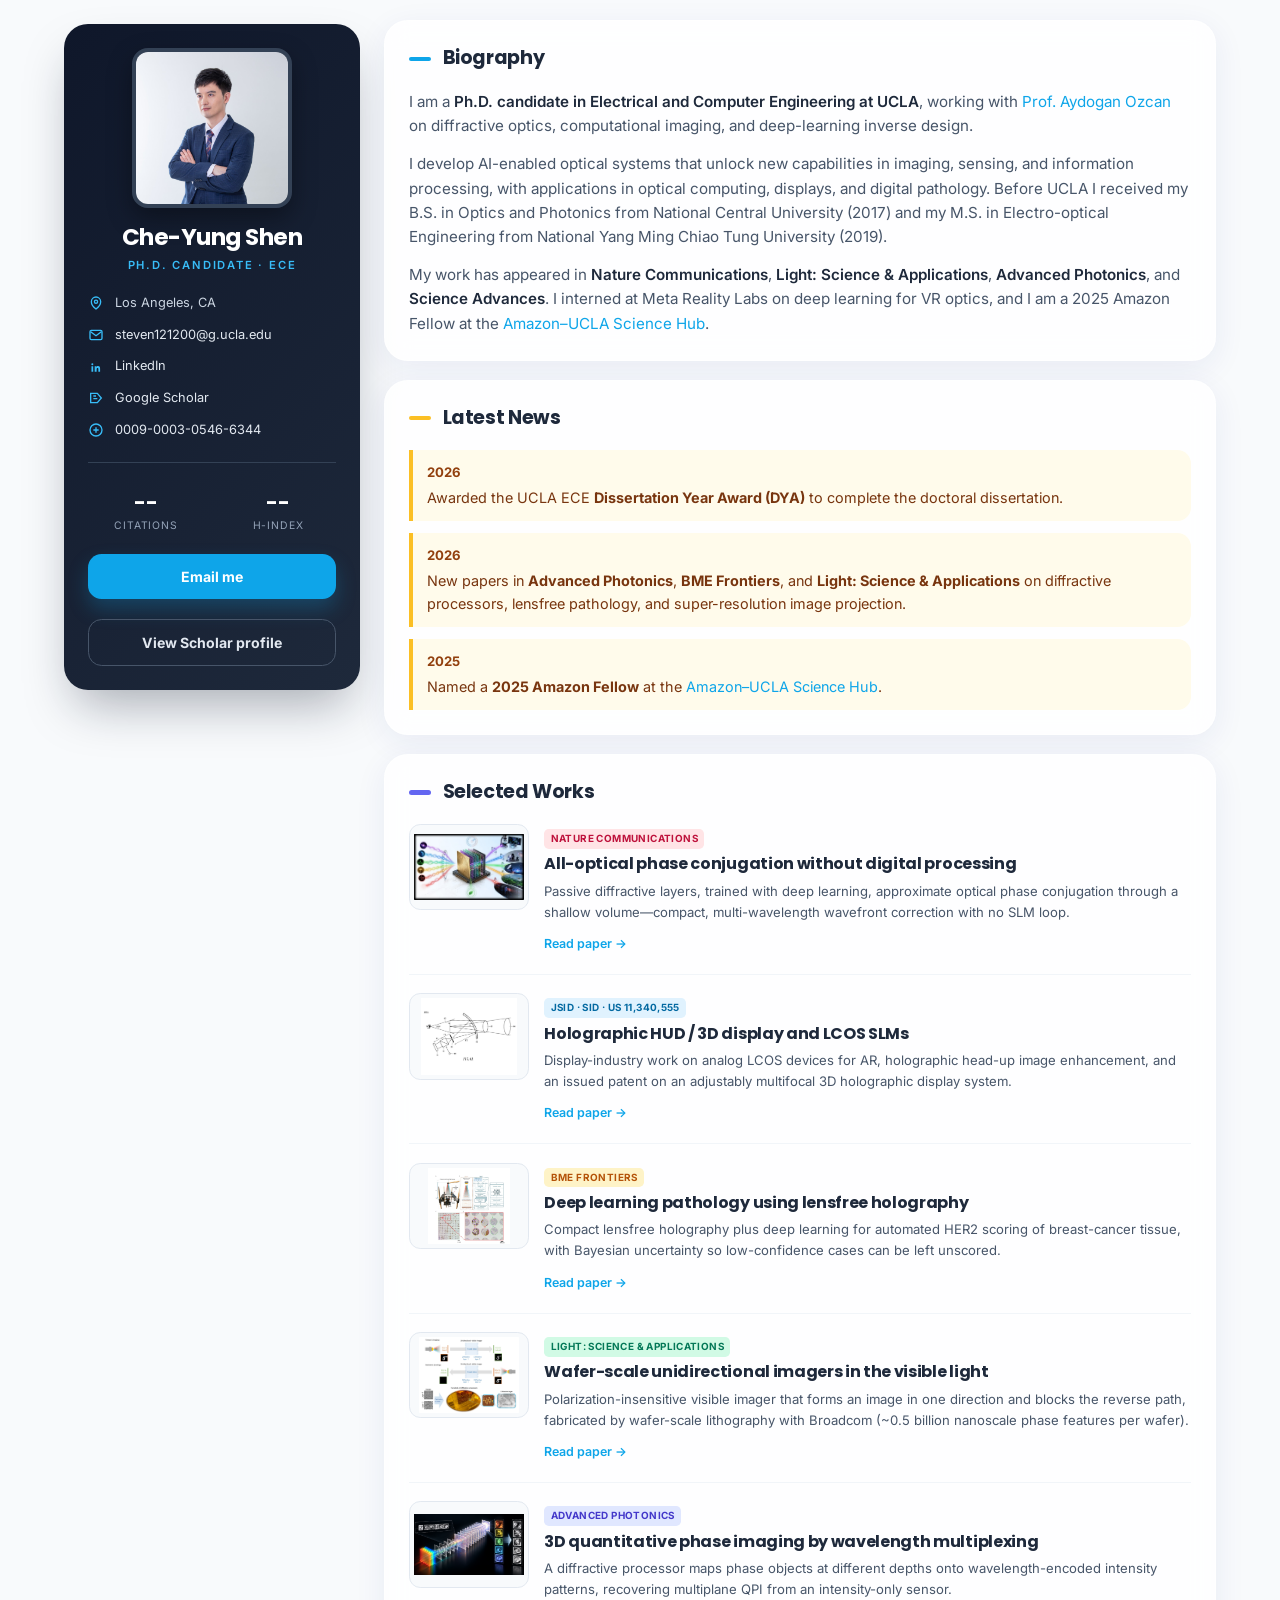
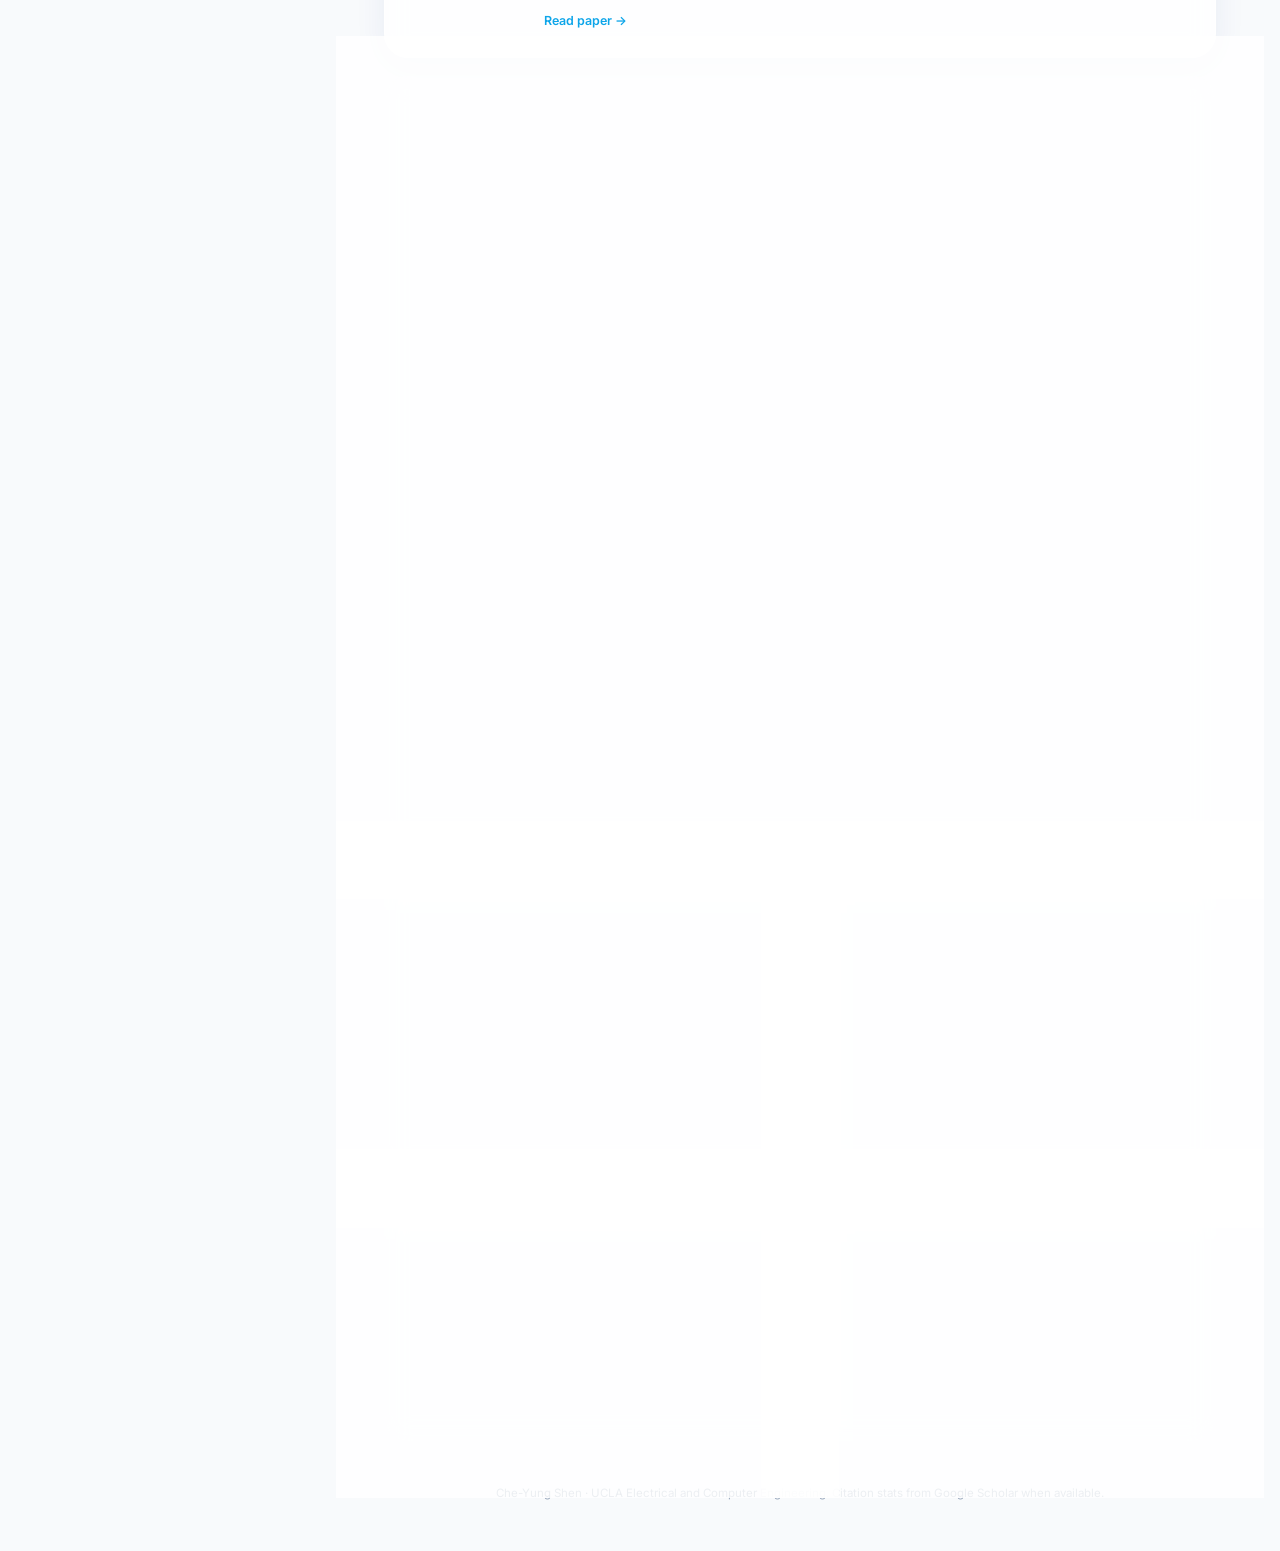
==== commit c8509c91: "Reorder selected works, rename the bachelor's degree, and drop the previous-layout link. Co-authored" ====
--- a/index.html
+++ b/index.html
@@ -82,7 +82,6 @@
 
           <a class="cta" href="mailto:steven121200@g.ucla.edu">Email me</a>
           <a class="cta cta-ghost" href="https://scholar.google.com/citations?user=XcXcmNsAAAAJ&amp;hl=en" target="_blank" rel="noopener noreferrer">View Scholar profile</a>
-          <a class="switch" href="deprecated/">Previous layout</a>
         </div>
       </aside>
 
@@ -99,7 +98,7 @@
             <p>
               I develop AI-enabled optical systems that unlock new capabilities in imaging, sensing,
               and information processing, with applications in optical computing, displays, and digital pathology.
-              Before UCLA I received my B.S. in Optical Sciences from National Central University (2017)
+              Before UCLA I received my B.S. in Optics and Photonics from National Central University (2017)
               and my M.S. in Electro-optical Engineering from National Yang Ming Chiao Tung University (2019).
             </p>
             <p>
@@ -155,10 +154,34 @@
               </div>
             </article>
             <article class="work-item">
+              <img src="assets/work/toc-lcos.jpg" alt="Patent figure: optical layout of an adjustably multifocal 3D holographic display / HUD system" />
+              <div>
+                <span class="badge badge-sky">JSID · SID · US 11,340,555</span>
+                <h3>Holographic HUD / 3D display and LCOS SLMs</h3>
+                <p>
+                  Display-industry work on analog LCOS devices for AR, holographic head-up image enhancement,
+                  and an issued patent on an adjustably multifocal 3D holographic display system.
+                </p>
+                <a class="read" href="https://doi.org/10.1002/jsid.881" target="_blank" rel="noopener noreferrer">Read paper →</a>
+              </div>
+            </article>
+            <article class="work-item">
+              <img src="assets/work/toc-her2.jpg" alt="Figure: lensfree holography setup and deep-learning pipeline for automated HER2 scoring with uncertainty quantification" />
+              <div>
+                <span class="badge badge-amber">BME Frontiers</span>
+                <h3>Deep learning pathology using lensfree holography</h3>
+                <p>
+                  Compact lensfree holography plus deep learning for automated HER2 scoring of breast-cancer tissue,
+                  with Bayesian uncertainty so low-confidence cases can be left unscored.
+                </p>
+                <a class="read" href="https://doi.org/10.34133/bmef.0278" target="_blank" rel="noopener noreferrer">Read paper →</a>
+              </div>
+            </article>
+            <article class="work-item">
               <img src="assets/work/toc-unidirectional.jpg" alt="TOC figure: unidirectional visible imager, forward imaging versus reverse blocking, and wafer-scale diffractive processors" />
               <div>
                 <span class="badge badge-emerald">Light: Science &amp; Applications</span>
-                <h3>Wafer-scale unidirectional imagers in the visible</h3>
+                <h3>Wafer-scale unidirectional imagers in the visible light</h3>
                 <p>
                   Polarization-insensitive visible imager that forms an image in one direction and blocks the reverse path,
                   fabricated by wafer-scale lithography with Broadcom (~0.5 billion nanoscale phase features per wafer).
@@ -176,30 +199,6 @@
                   recovering multiplane QPI from an intensity-only sensor.
                 </p>
                 <a class="read" href="https://doi.org/10.1117/1.AP.6.5.056003" target="_blank" rel="noopener noreferrer">Read paper →</a>
-              </div>
-            </article>
-            <article class="work-item">
-              <img src="assets/work/toc-her2.jpg" alt="Figure: lensfree holography setup and deep-learning pipeline for automated HER2 scoring with uncertainty quantification" />
-              <div>
-                <span class="badge badge-amber">BME Frontiers</span>
-                <h3>Digital lensfree pathology using deep learning</h3>
-                <p>
-                  Compact lensfree holography plus deep learning for automated HER2 scoring of breast-cancer tissue,
-                  with Bayesian uncertainty so low-confidence cases can be left unscored.
-                </p>
-                <a class="read" href="https://doi.org/10.34133/bmef.0278" target="_blank" rel="noopener noreferrer">Read paper →</a>
-              </div>
-            </article>
-            <article class="work-item">
-              <img src="assets/work/toc-lcos.jpg" alt="Patent figure: optical layout of an adjustably multifocal 3D holographic display / HUD system" />
-              <div>
-                <span class="badge badge-sky">JSID · SID · US 11,340,555</span>
-                <h3>Holographic HUD / 3D display and LCOS SLMs</h3>
-                <p>
-                  Display-industry work on analog LCOS devices for AR, holographic head-up image enhancement,
-                  and an issued patent on an adjustably multifocal 3D holographic display system.
-                </p>
-                <a class="read" href="https://doi.org/10.1002/jsid.881" target="_blank" rel="noopener noreferrer">Read paper →</a>
               </div>
             </article>
           </div>
@@ -269,7 +268,7 @@
                 <p>NYCU, Taiwan · 2017 — 2019</p>
               </div>
               <div class="tl-item is-muted">
-                <h3>B.S., Optical Sciences</h3>
+                <h3>B.S., Optics and Photonics</h3>
                 <p>NCU, Taiwan · 2013 — 2017</p>
               </div>
             </div>
--- a/styles.css
+++ b/styles.css
@@ -212,17 +212,6 @@
   color: #fff;
 }
 
-.switch {
-  display: inline-block;
-  margin-top: 0.85rem;
-  color: #94a3b8;
-  font-size: 0.75rem;
-}
-
-.switch:hover {
-  color: #fff;
-}
-
 .content {
   display: grid;
   gap: 1.15rem;
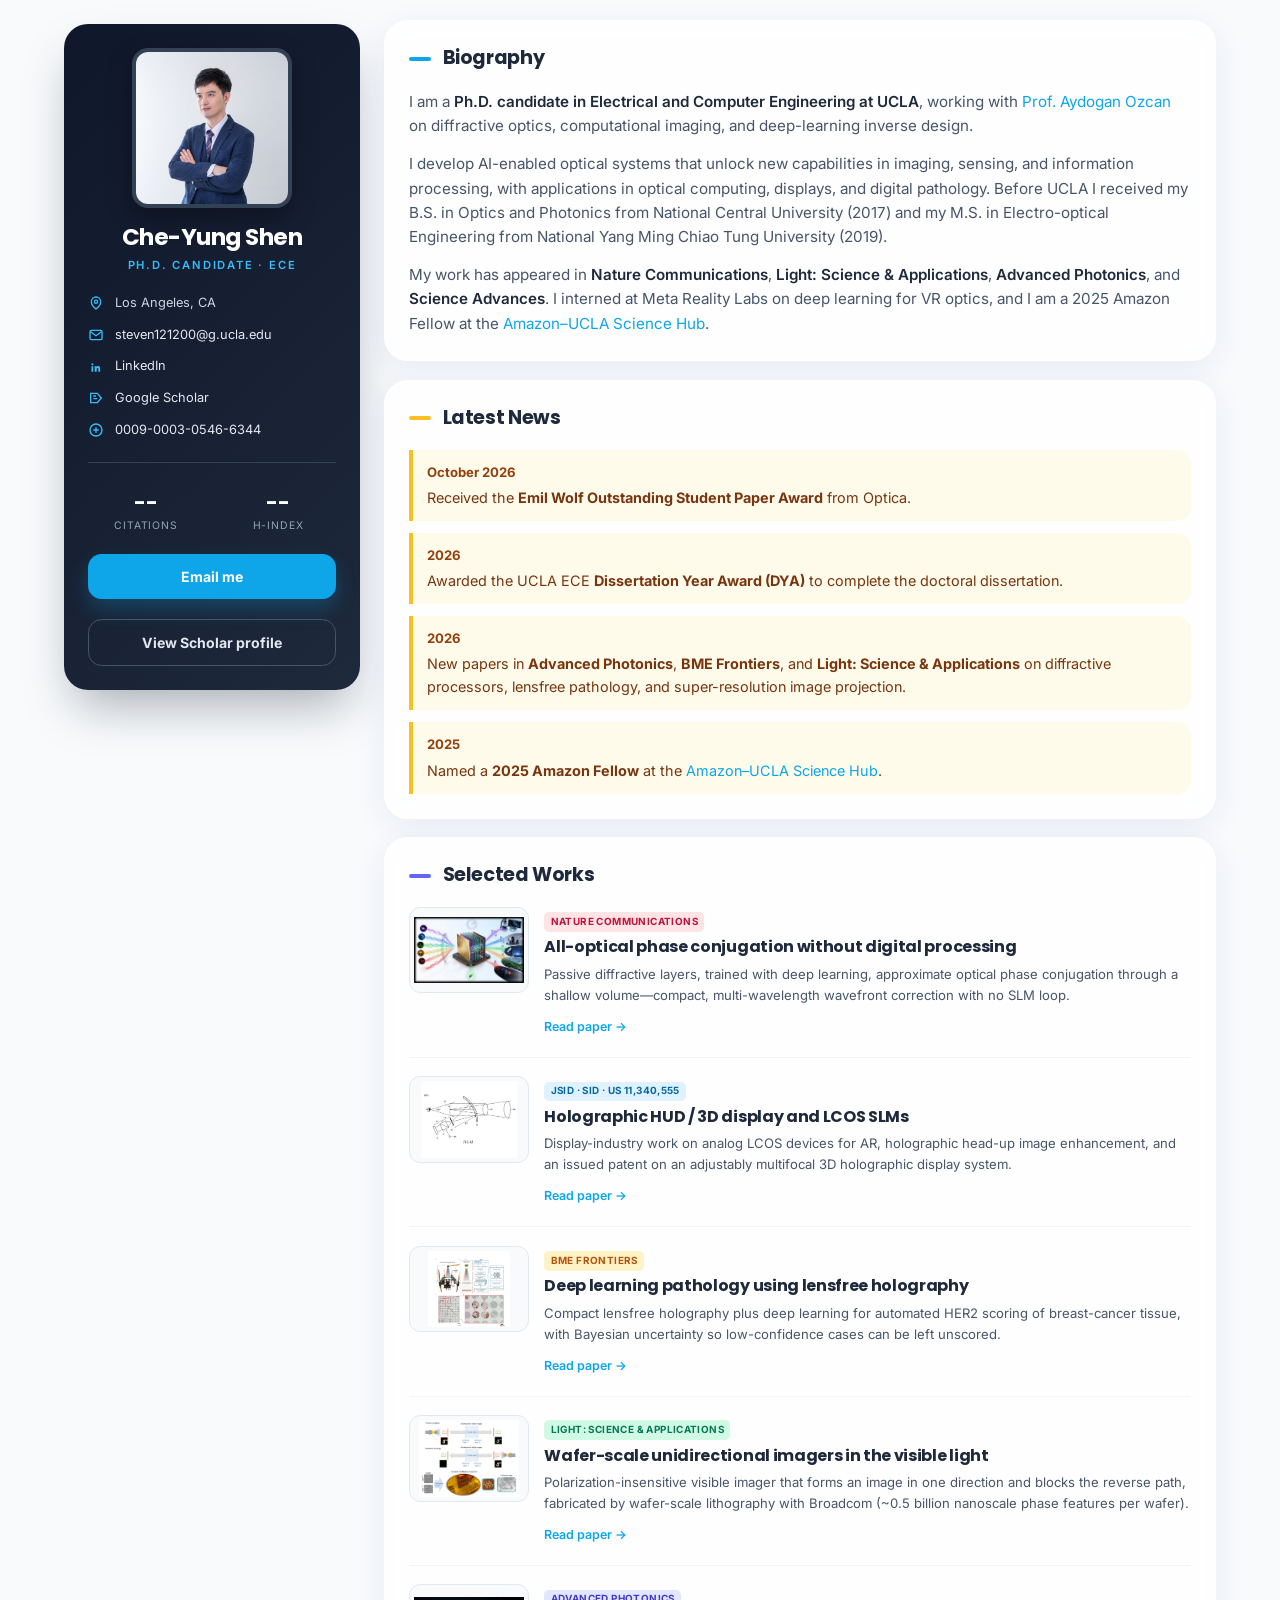
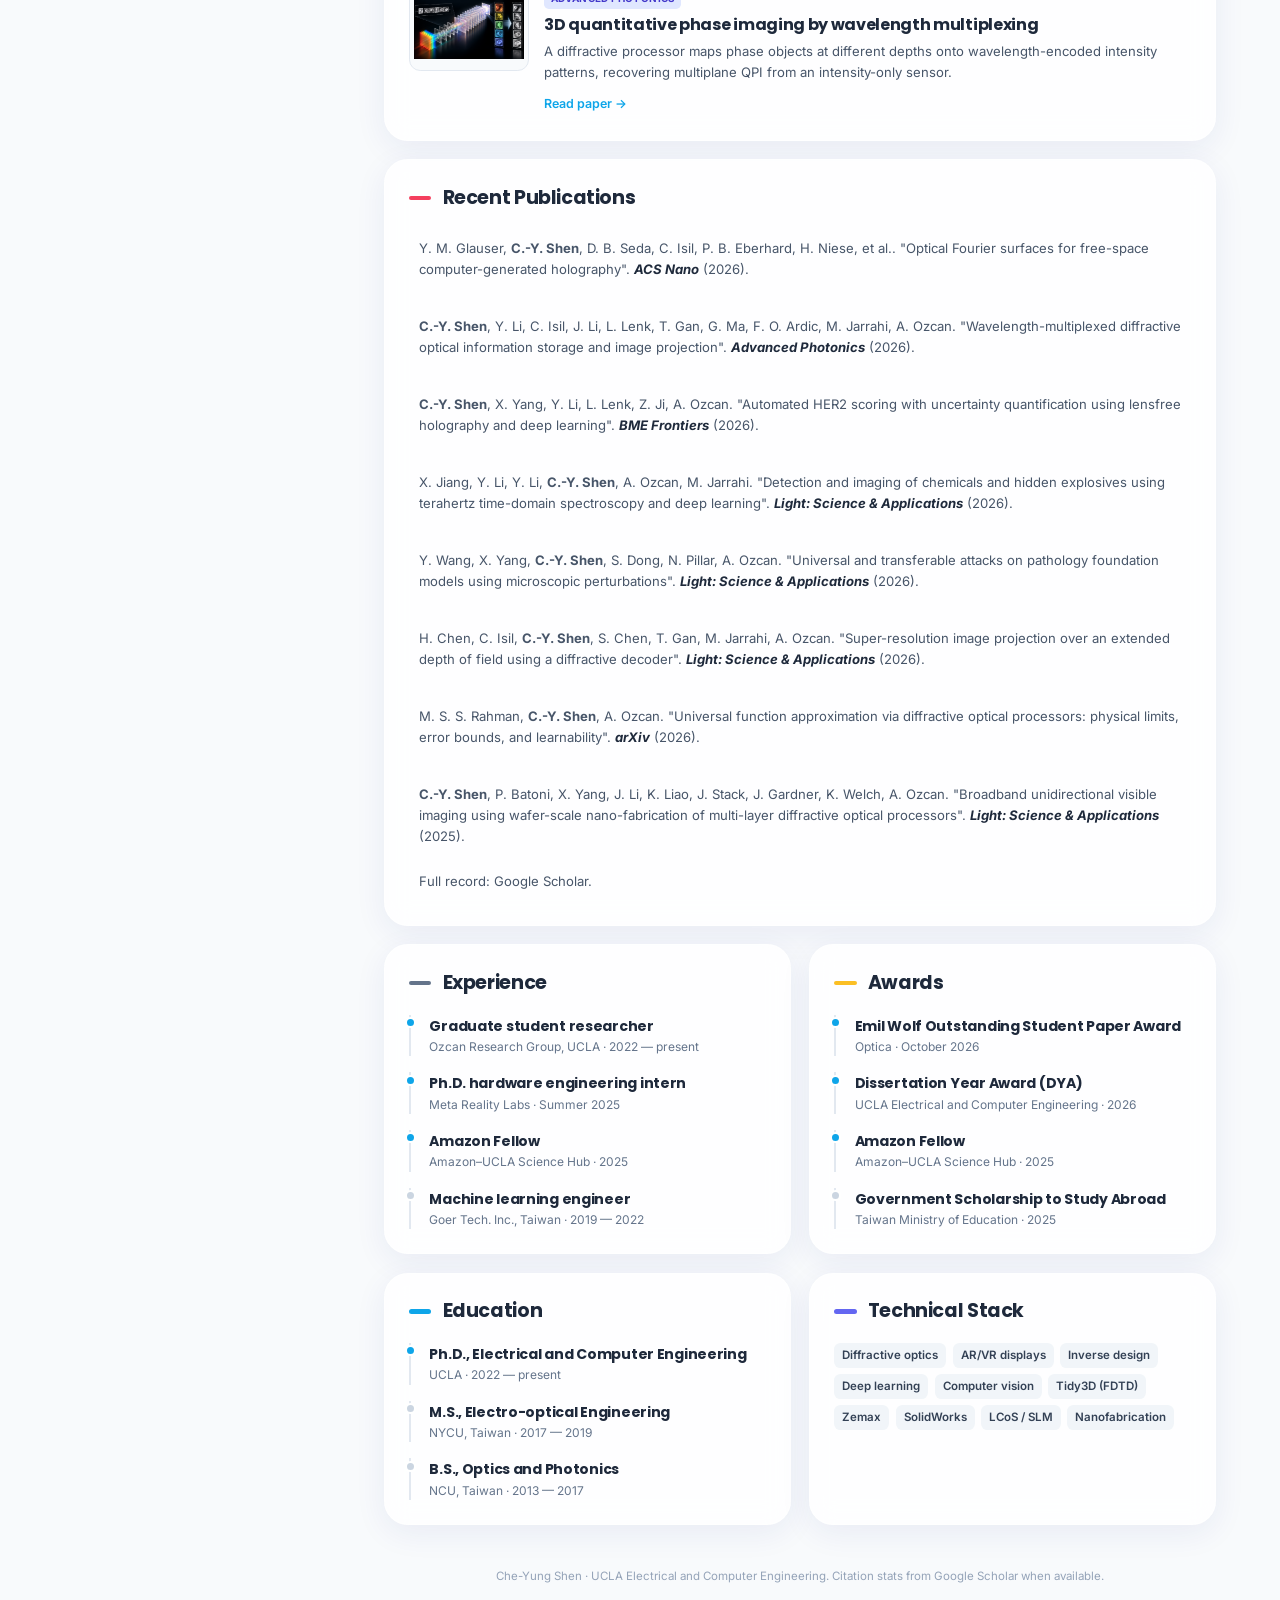
==== commit 62c0faaf: "Add the Emil Wolf award and list the Fourier surfaces paper in ACS Nano. Co-authored-by: Cursor <cur" ====
--- a/index.html
+++ b/index.html
@@ -117,6 +117,10 @@
           <h2 class="section-title"><span class="bar bar-amber"></span> Latest News</h2>
           <div class="news-list">
             <article class="news">
+              <p class="when">October 2026</p>
+              <p>Received the <strong>Emil Wolf Outstanding Student Paper Award</strong> from Optica.</p>
+            </article>
+            <article class="news">
               <p class="when">2026</p>
               <p>Awarded the UCLA ECE <strong>Dissertation Year Award (DYA)</strong> to complete the doctoral dissertation.</p>
             </article>
@@ -239,6 +243,10 @@
           <section class="card" id="awards">
             <h2 class="section-title"><span class="bar bar-amber"></span> Awards</h2>
             <div class="timeline">
+              <div class="tl-item">
+                <h3>Emil Wolf Outstanding Student Paper Award</h3>
+                <p>Optica · October 2026</p>
+              </div>
               <div class="tl-item">
                 <h3>Dissertation Year Award (DYA)</h3>
                 <p>UCLA Electrical and Computer Engineering · 2026</p>
